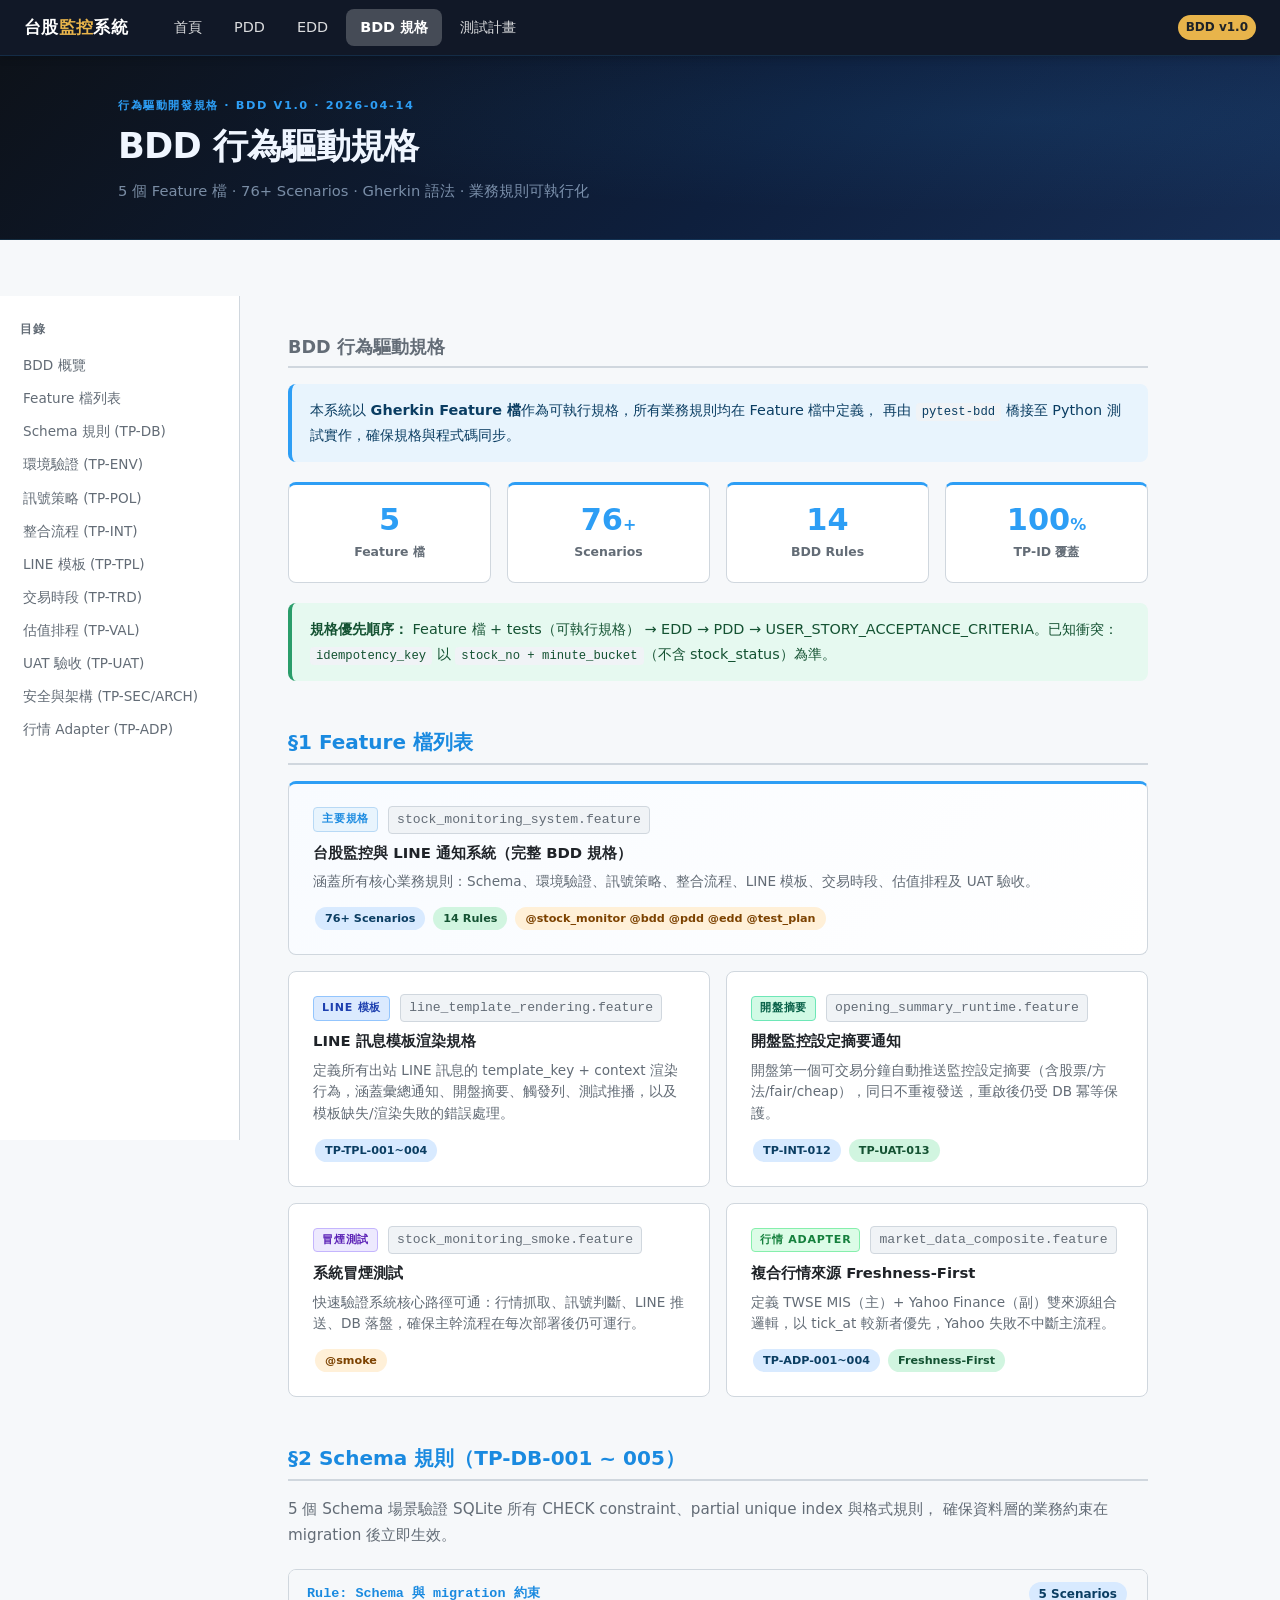
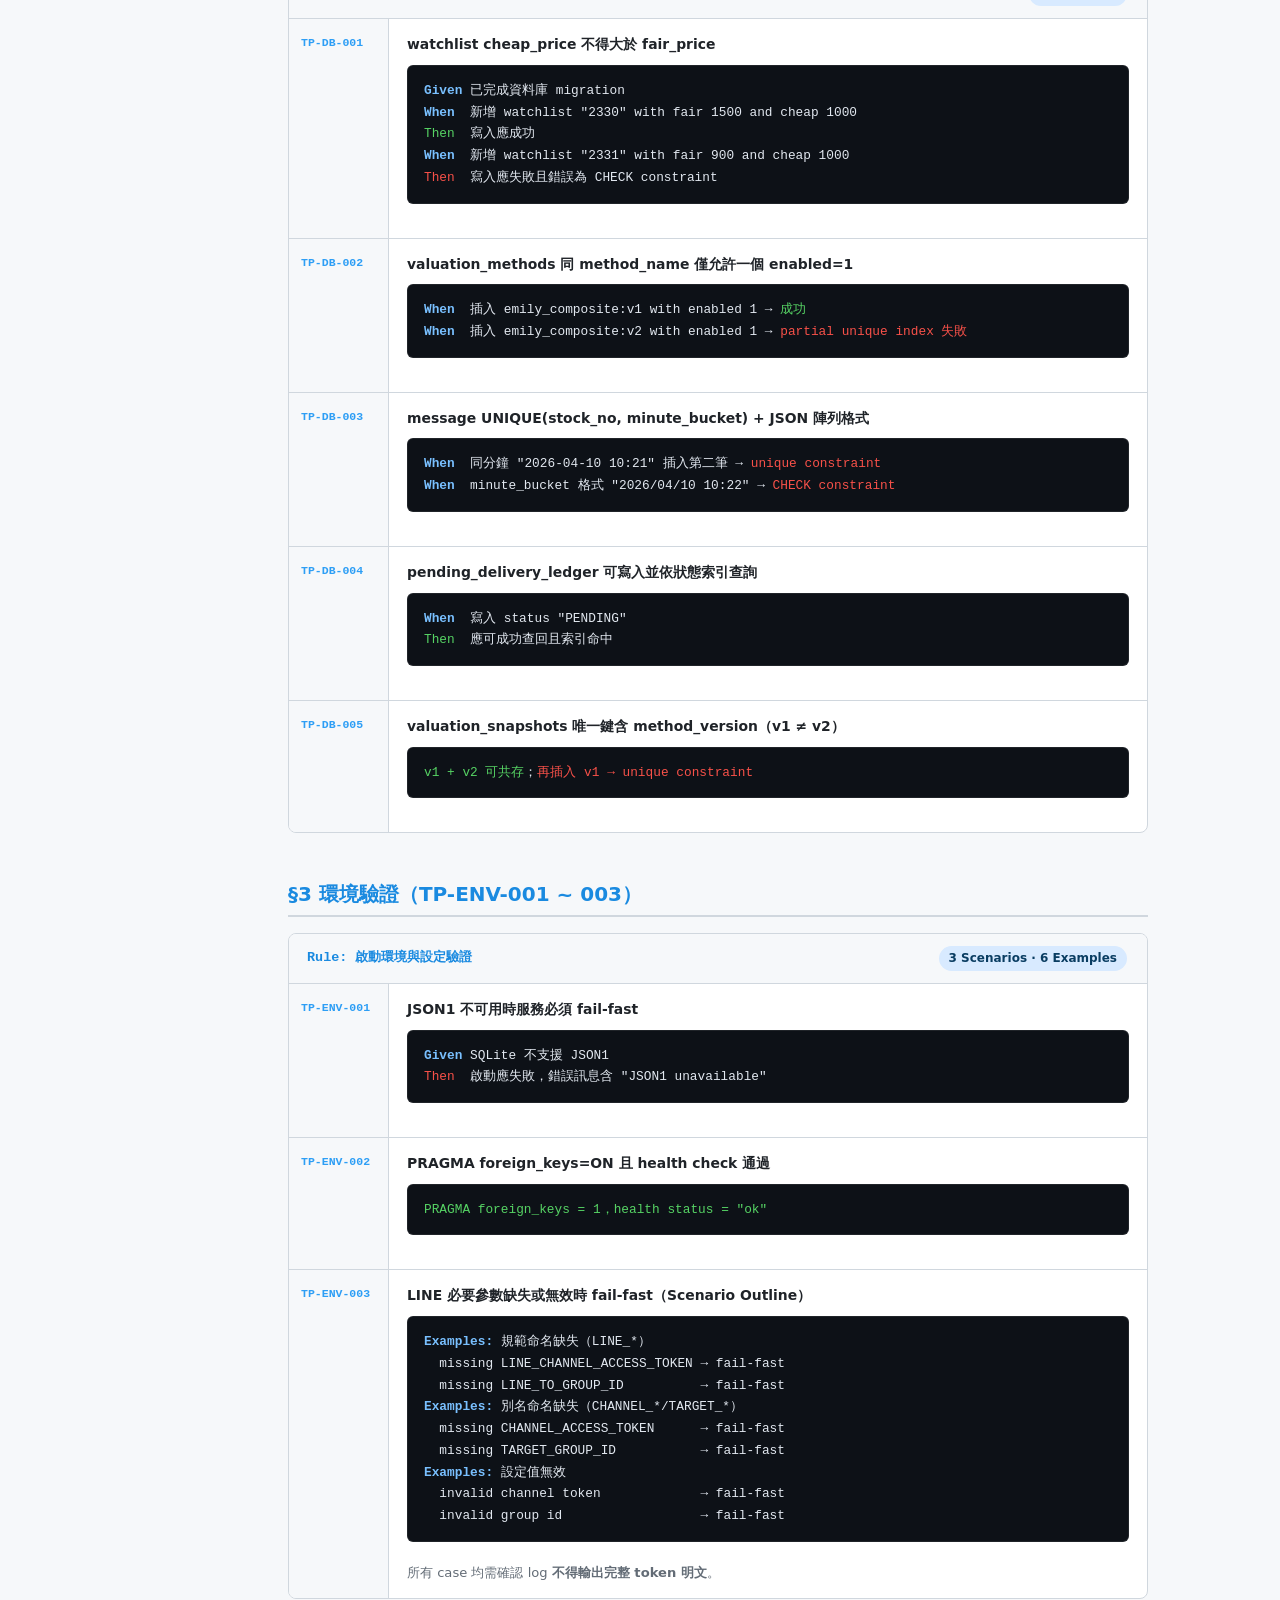
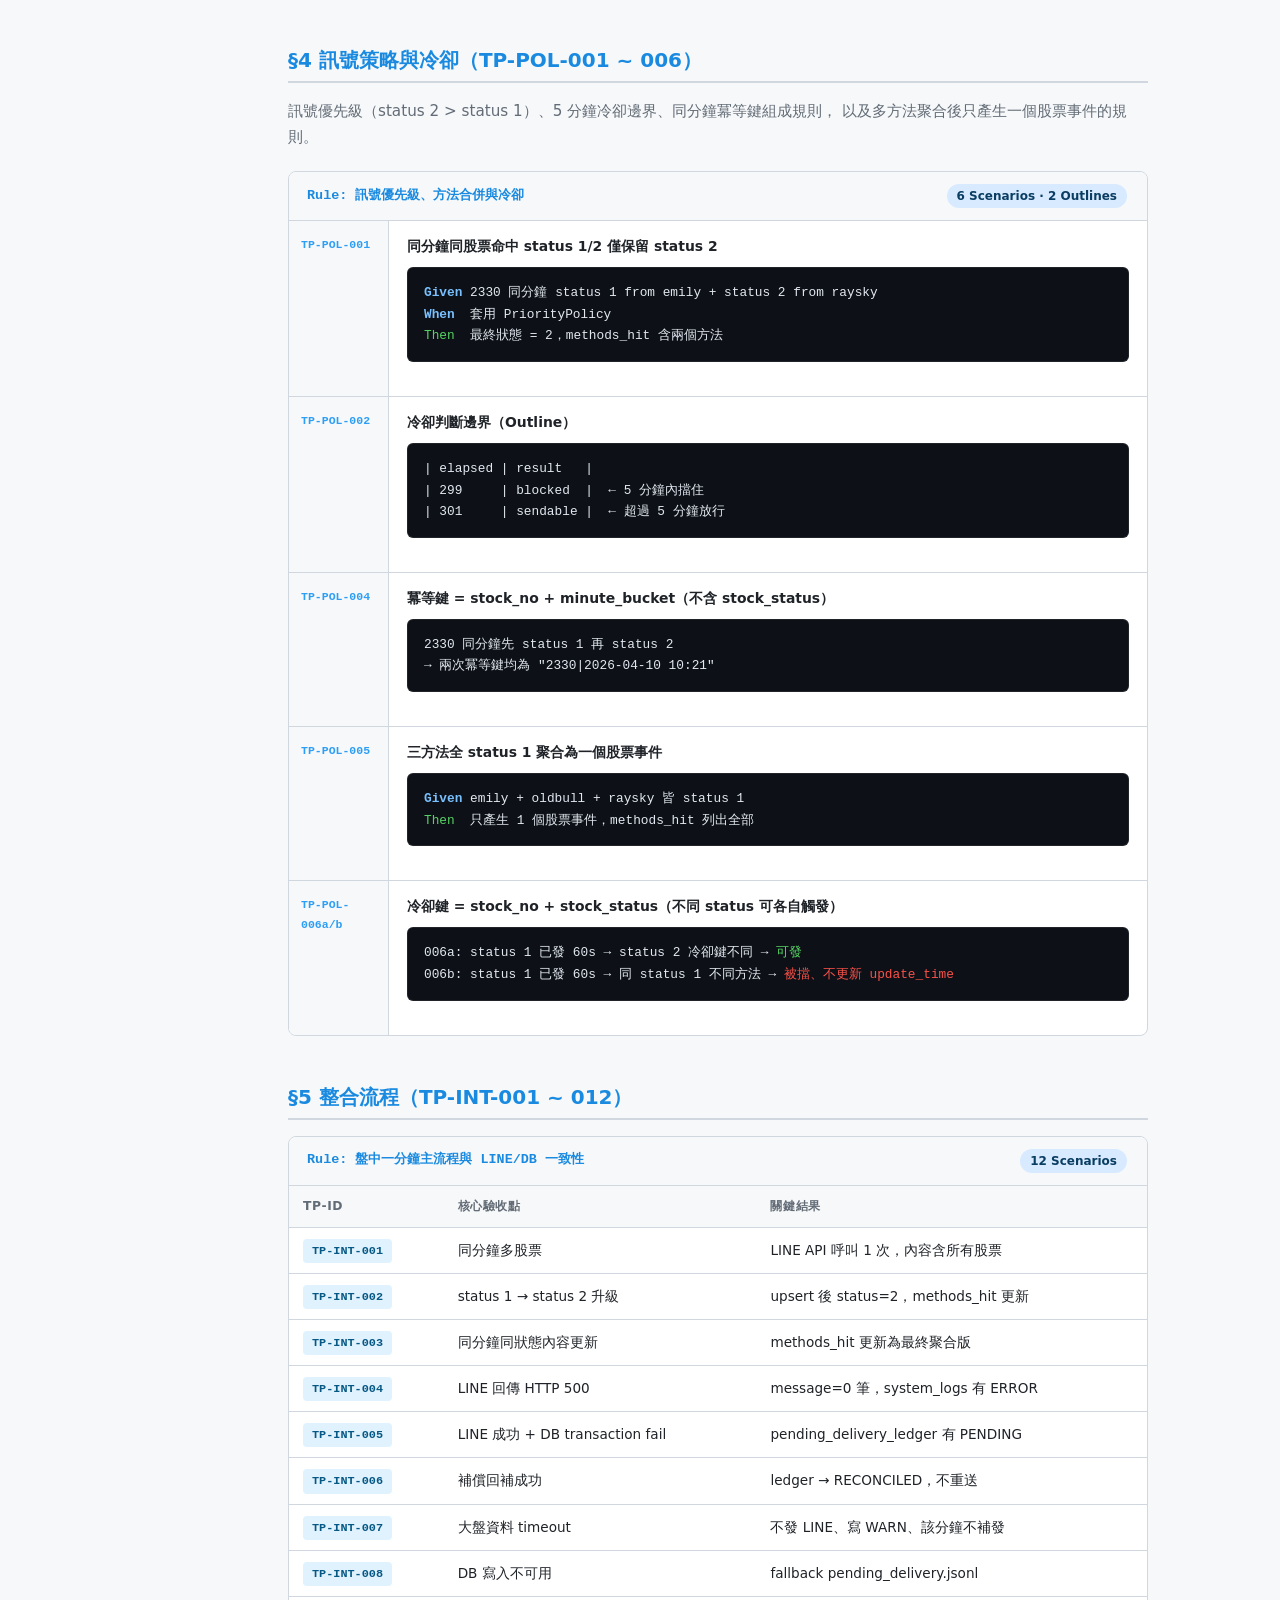
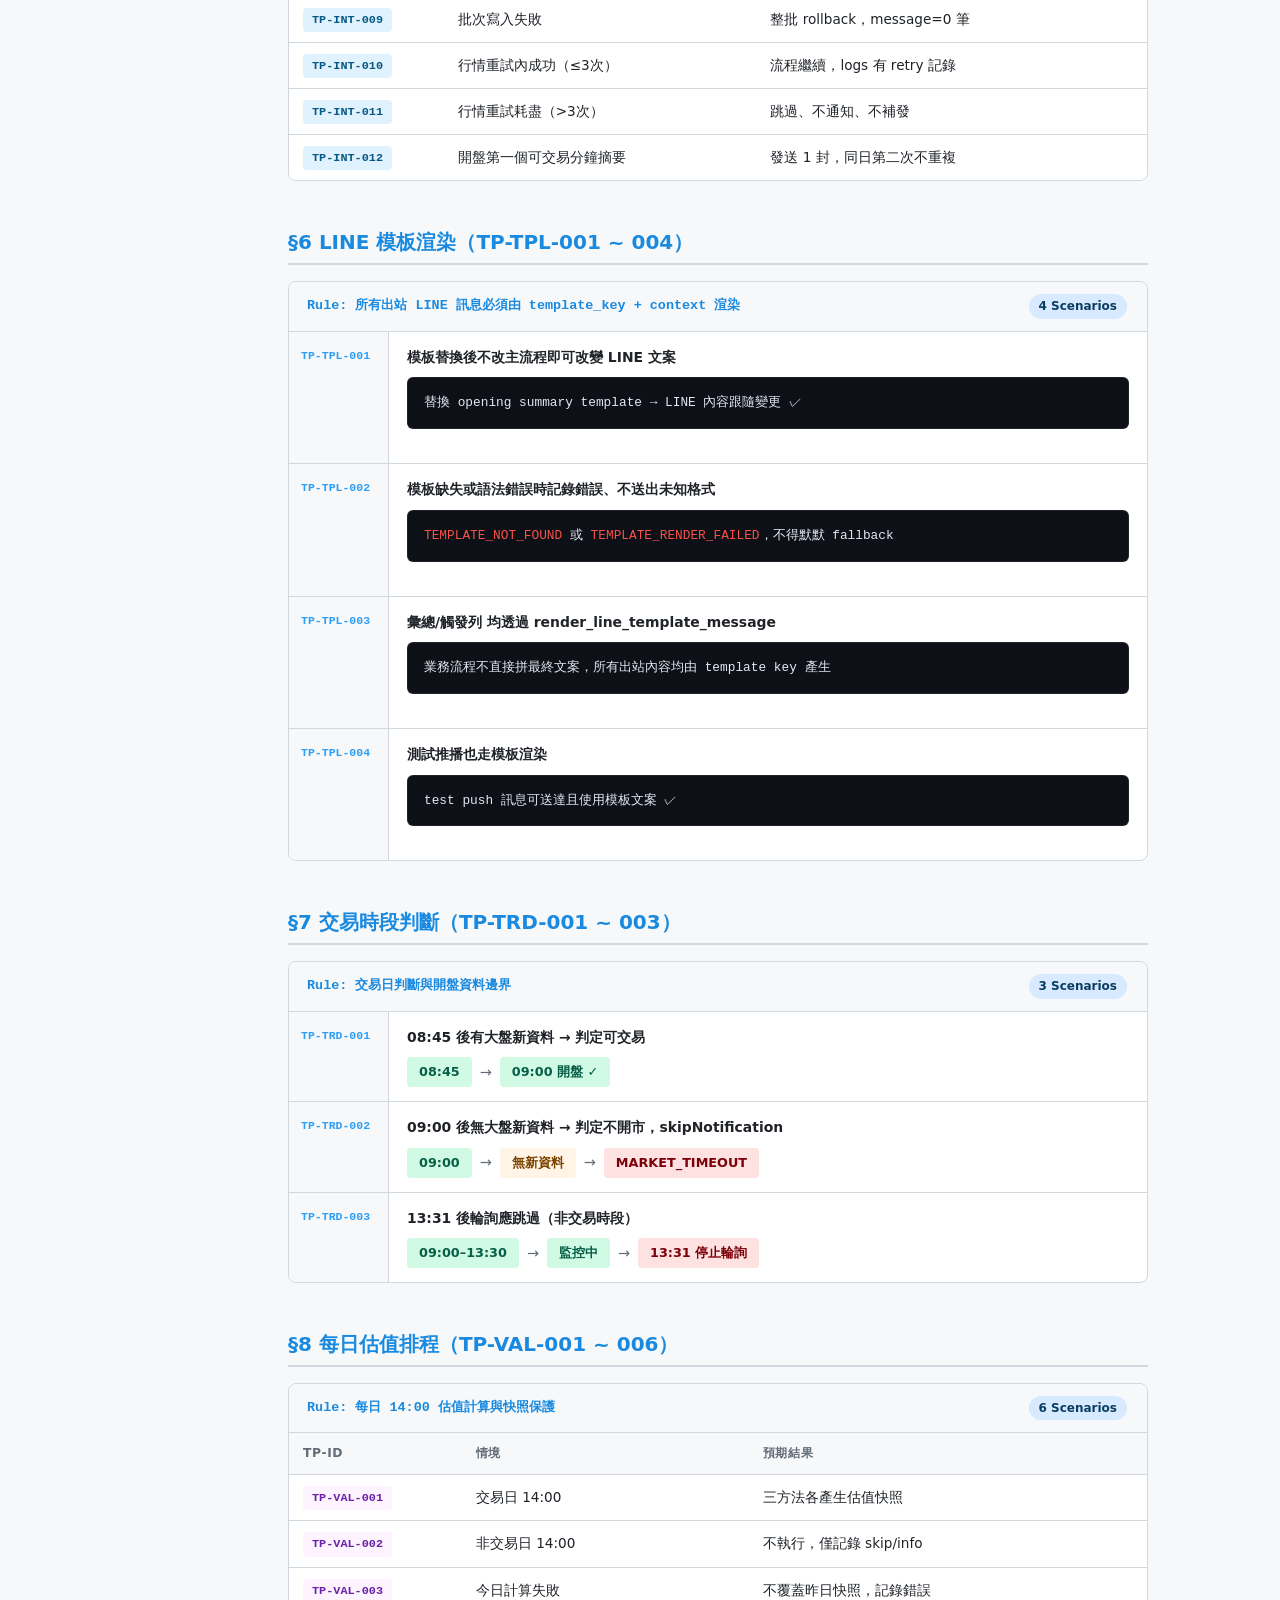
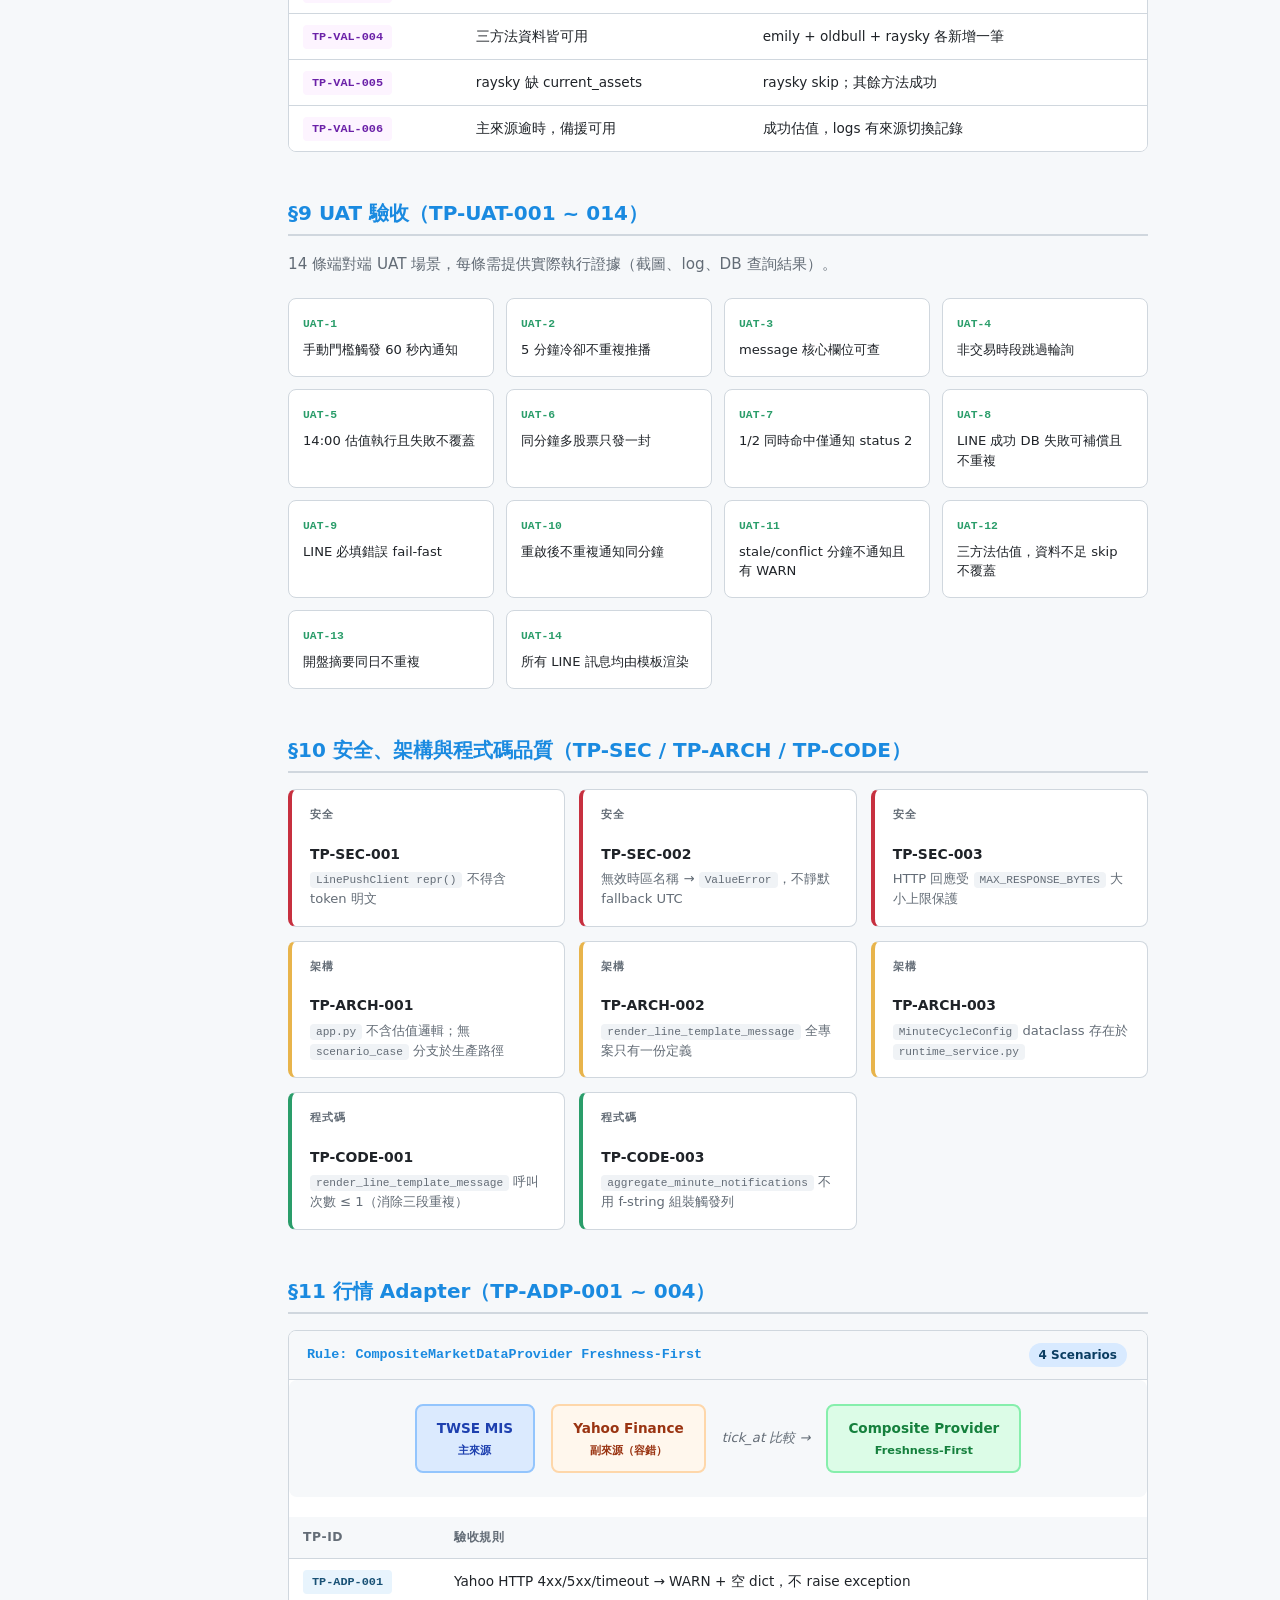
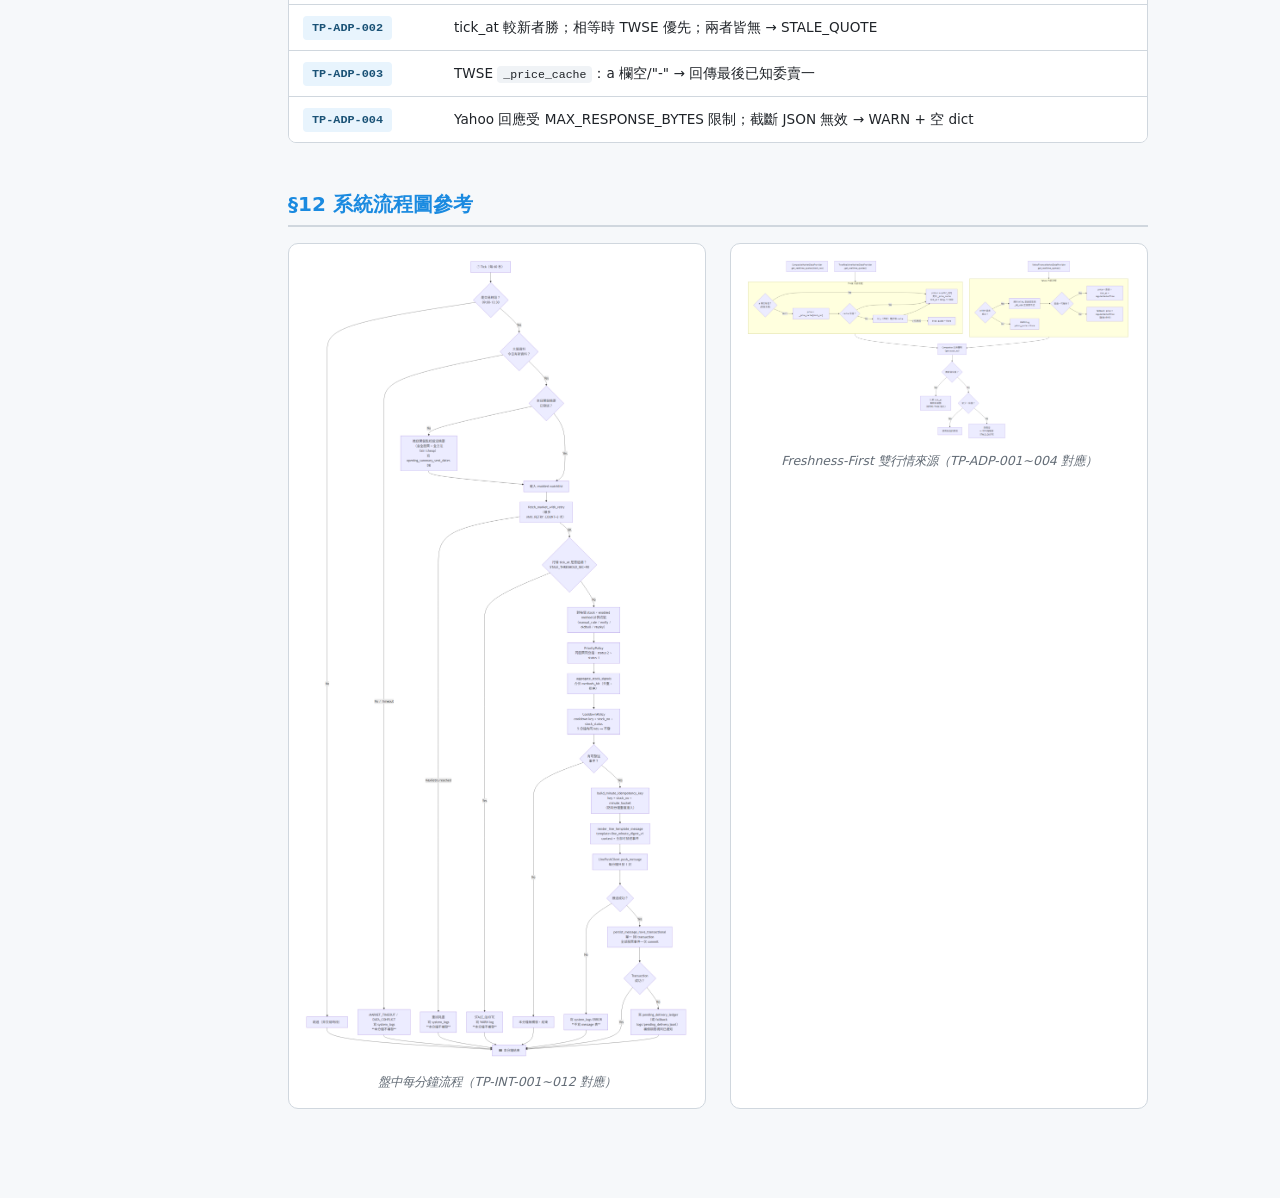
==== docs/bdd.html @ 19e1fc8c "feat: add BDD spec and Test Plan pages with full content and nav update" ====
<!DOCTYPE html>
<html lang="zh-TW">
<head>
  <meta charset="UTF-8">
  <meta name="viewport" content="width=device-width, initial-scale=1.0">
  <title>BDD 規格 — 台股監控系統行為驅動規格</title>
  <link rel="stylesheet" href="site.css">
</head>
<body>

<!-- Top Nav -->
<header class="top-nav">
  <div class="brand">台股<span>監控</span>系統</div>
  <nav>
    <a href="index.html">首頁</a>
    <a href="pdd.html">PDD</a>
    <a href="edd.html">EDD</a>
    <a href="bdd.html" class="active">BDD 規格</a>
    <a href="testplan.html">測試計畫</a>
  </nav>
  <div class="spacer"></div>
  <span class="badge">BDD v1.0</span>
</header>

<!-- Page Banner -->
<div class="doc-page-banner">
  <div class="doc-pb-container">
    <div class="doc-pb-eyebrow">行為驅動開發規格 · BDD v1.0 · 2026-04-14</div>
    <p class="doc-pb-title">BDD 行為驅動規格</p>
    <p class="doc-pb-sub">5 個 Feature 檔 · 76+ Scenarios · Gherkin 語法 · 業務規則可執行化</p>
  </div>
</div>

<!-- Page -->
<div class="page-wrapper">

  <!-- Sidebar TOC -->
  <aside class="sidebar">
    <div class="sidebar-title">目錄</div>
    <ul>
      <li><a href="#overview">BDD 概覽</a></li>
      <li><a href="#features">Feature 檔列表</a></li>
      <li><a href="#schema">Schema 規則 (TP-DB)</a></li>
      <li><a href="#env">環境驗證 (TP-ENV)</a></li>
      <li><a href="#policy">訊號策略 (TP-POL)</a></li>
      <li><a href="#integration">整合流程 (TP-INT)</a></li>
      <li><a href="#template">LINE 模板 (TP-TPL)</a></li>
      <li><a href="#trading">交易時段 (TP-TRD)</a></li>
      <li><a href="#valuation">估值排程 (TP-VAL)</a></li>
      <li><a href="#uat">UAT 驗收 (TP-UAT)</a></li>
      <li><a href="#security">安全與架構 (TP-SEC/ARCH)</a></li>
      <li><a href="#adapters">行情 Adapter (TP-ADP)</a></li>
    </ul>
  </aside>

  <!-- Main -->
  <main class="main-content">
    <div class="content-inner">

      <h1 id="overview" class="doc-content-h1">BDD 行為驅動規格</h1>

      <!-- ── Overview ── -->
      <div class="banner info">
        本系統以 <strong>Gherkin Feature 檔</strong>作為可執行規格，所有業務規則均在 Feature 檔中定義，
        再由 <code>pytest-bdd</code> 橋接至 Python 測試實作，確保規格與程式碼同步。
      </div>

      <!-- BDD stat cards -->
      <div class="bdd-stats">
        <div class="bdd-stat-card">
          <div class="bdd-stat-num">5</div>
          <div class="bdd-stat-label">Feature 檔</div>
        </div>
        <div class="bdd-stat-card">
          <div class="bdd-stat-num">76<span style="font-size:1rem">+</span></div>
          <div class="bdd-stat-label">Scenarios</div>
        </div>
        <div class="bdd-stat-card">
          <div class="bdd-stat-num">14</div>
          <div class="bdd-stat-label">BDD Rules</div>
        </div>
        <div class="bdd-stat-card">
          <div class="bdd-stat-num">100<span style="font-size:1rem">%</span></div>
          <div class="bdd-stat-label">TP-ID 覆蓋</div>
        </div>
      </div>

      <div class="banner success" style="margin-top:8px">
        <strong>規格優先順序：</strong> Feature 檔 + tests（可執行規格）
        → EDD → PDD → USER_STORY_ACCEPTANCE_CRITERIA。已知衝突：
        <code>idempotency_key</code> 以 <code>stock_no + minute_bucket</code>（不含 stock_status）為準。
      </div>

      <!-- ── Feature 檔 ── -->
      <h2 id="features">§1 Feature 檔列表</h2>
      <div class="bdd-feature-grid">
        <div class="bdd-feature-card bdd-fc--main">
          <div class="bdd-fc-header">
            <span class="bdd-fc-badge">主要規格</span>
            <code class="bdd-fc-filename">stock_monitoring_system.feature</code>
          </div>
          <h4>台股監控與 LINE 通知系統（完整 BDD 規格）</h4>
          <p>涵蓋所有核心業務規則：Schema、環境驗證、訊號策略、整合流程、LINE 模板、交易時段、估值排程及 UAT 驗收。</p>
          <div class="bdd-fc-meta">
            <span class="tag blue">76+ Scenarios</span>
            <span class="tag green">14 Rules</span>
            <span class="tag orange">@stock_monitor @bdd @pdd @edd @test_plan</span>
          </div>
        </div>
        <div class="bdd-feature-card">
          <div class="bdd-fc-header">
            <span class="bdd-fc-badge bdd-fc-badge--blue">LINE 模板</span>
            <code class="bdd-fc-filename">line_template_rendering.feature</code>
          </div>
          <h4>LINE 訊息模板渲染規格</h4>
          <p>定義所有出站 LINE 訊息的 template_key + context 渲染行為，涵蓋彙總通知、開盤摘要、觸發列、測試推播，以及模板缺失/渲染失敗的錯誤處理。</p>
          <div class="bdd-fc-meta">
            <span class="tag blue">TP-TPL-001~004</span>
          </div>
        </div>
        <div class="bdd-feature-card">
          <div class="bdd-fc-header">
            <span class="bdd-fc-badge bdd-fc-badge--teal">開盤摘要</span>
            <code class="bdd-fc-filename">opening_summary_runtime.feature</code>
          </div>
          <h4>開盤監控設定摘要通知</h4>
          <p>開盤第一個可交易分鐘自動推送監控設定摘要（含股票/方法/fair/cheap），同日不重複發送，重啟後仍受 DB 冪等保護。</p>
          <div class="bdd-fc-meta">
            <span class="tag blue">TP-INT-012</span>
            <span class="tag green">TP-UAT-013</span>
          </div>
        </div>
        <div class="bdd-feature-card">
          <div class="bdd-fc-header">
            <span class="bdd-fc-badge bdd-fc-badge--purple">冒煙測試</span>
            <code class="bdd-fc-filename">stock_monitoring_smoke.feature</code>
          </div>
          <h4>系統冒煙測試</h4>
          <p>快速驗證系統核心路徑可通：行情抓取、訊號判斷、LINE 推送、DB 落盤，確保主幹流程在每次部署後仍可運行。</p>
          <div class="bdd-fc-meta">
            <span class="tag orange">@smoke</span>
          </div>
        </div>
        <div class="bdd-feature-card">
          <div class="bdd-fc-header">
            <span class="bdd-fc-badge bdd-fc-badge--green">行情 Adapter</span>
            <code class="bdd-fc-filename">market_data_composite.feature</code>
          </div>
          <h4>複合行情來源 Freshness-First</h4>
          <p>定義 TWSE MIS（主）+ Yahoo Finance（副）雙來源組合邏輯，以 tick_at 較新者優先，Yahoo 失敗不中斷主流程。</p>
          <div class="bdd-fc-meta">
            <span class="tag blue">TP-ADP-001~004</span>
            <span class="tag green">Freshness-First</span>
          </div>
        </div>
      </div>

      <!-- ── Gherkin 範例 ── -->
      <h2 id="schema">§2 Schema 規則（TP-DB-001 ~ 005）</h2>
      <p class="section-intro">
        5 個 Schema 場景驗證 SQLite 所有 CHECK constraint、partial unique index 與格式規則，
        確保資料層的業務約束在 migration 後立即生效。
      </p>

      <div class="bdd-scenario-group">
        <div class="bdd-sg-header">
          <span class="bdd-sg-rule">Rule: Schema 與 migration 約束</span>
          <span class="tag blue">5 Scenarios</span>
        </div>
        <div class="bdd-scenario-list">
          <div class="bdd-scenario">
            <div class="bdd-sc-id">TP-DB-001</div>
            <div class="bdd-sc-body">
              <div class="bdd-sc-title">watchlist cheap_price 不得大於 fair_price</div>
              <pre class="bdd-gherkin"><code><span class="gk-kw">Given</span> 已完成資料庫 migration
<span class="gk-kw">When</span>  新增 watchlist "2330" with fair 1500 and cheap 1000
<span class="gk-pass">Then</span>  寫入應成功
<span class="gk-kw">When</span>  新增 watchlist "2331" with fair 900 and cheap 1000
<span class="gk-fail">Then</span>  寫入應失敗且錯誤為 CHECK constraint</code></pre>
            </div>
          </div>
          <div class="bdd-scenario">
            <div class="bdd-sc-id">TP-DB-002</div>
            <div class="bdd-sc-body">
              <div class="bdd-sc-title">valuation_methods 同 method_name 僅允許一個 enabled=1</div>
              <pre class="bdd-gherkin"><code><span class="gk-kw">When</span>  插入 emily_composite:v1 with enabled 1 → <span class="gk-pass">成功</span>
<span class="gk-kw">When</span>  插入 emily_composite:v2 with enabled 1 → <span class="gk-fail">partial unique index 失敗</span></code></pre>
            </div>
          </div>
          <div class="bdd-scenario">
            <div class="bdd-sc-id">TP-DB-003</div>
            <div class="bdd-sc-body">
              <div class="bdd-sc-title">message UNIQUE(stock_no, minute_bucket) + JSON 陣列格式</div>
              <pre class="bdd-gherkin"><code><span class="gk-kw">When</span>  同分鐘 "2026-04-10 10:21" 插入第二筆 → <span class="gk-fail">unique constraint</span>
<span class="gk-kw">When</span>  minute_bucket 格式 "2026/04/10 10:22" → <span class="gk-fail">CHECK constraint</span></code></pre>
            </div>
          </div>
          <div class="bdd-scenario">
            <div class="bdd-sc-id">TP-DB-004</div>
            <div class="bdd-sc-body">
              <div class="bdd-sc-title">pending_delivery_ledger 可寫入並依狀態索引查詢</div>
              <pre class="bdd-gherkin"><code><span class="gk-kw">When</span>  寫入 status "PENDING"
<span class="gk-pass">Then</span>  應可成功查回且索引命中</code></pre>
            </div>
          </div>
          <div class="bdd-scenario">
            <div class="bdd-sc-id">TP-DB-005</div>
            <div class="bdd-sc-body">
              <div class="bdd-sc-title">valuation_snapshots 唯一鍵含 method_version（v1 ≠ v2）</div>
              <pre class="bdd-gherkin"><code><span class="gk-pass">v1 + v2 可共存</span>；<span class="gk-fail">再插入 v1 → unique constraint</span></code></pre>
            </div>
          </div>
        </div>
      </div>

      <!-- ── ENV ── -->
      <h2 id="env">§3 環境驗證（TP-ENV-001 ~ 003）</h2>
      <div class="bdd-scenario-group">
        <div class="bdd-sg-header">
          <span class="bdd-sg-rule">Rule: 啟動環境與設定驗證</span>
          <span class="tag blue">3 Scenarios · 6 Examples</span>
        </div>
        <div class="bdd-scenario-list">
          <div class="bdd-scenario">
            <div class="bdd-sc-id">TP-ENV-001</div>
            <div class="bdd-sc-body">
              <div class="bdd-sc-title">JSON1 不可用時服務必須 fail-fast</div>
              <pre class="bdd-gherkin"><code><span class="gk-kw">Given</span> SQLite 不支援 JSON1
<span class="gk-fail">Then</span>  啟動應失敗，錯誤訊息含 "JSON1 unavailable"</code></pre>
            </div>
          </div>
          <div class="bdd-scenario">
            <div class="bdd-sc-id">TP-ENV-002</div>
            <div class="bdd-sc-body">
              <div class="bdd-sc-title">PRAGMA foreign_keys=ON 且 health check 通過</div>
              <pre class="bdd-gherkin"><code><span class="gk-pass">PRAGMA foreign_keys = 1，health status = "ok"</span></code></pre>
            </div>
          </div>
          <div class="bdd-scenario">
            <div class="bdd-sc-id">TP-ENV-003</div>
            <div class="bdd-sc-body">
              <div class="bdd-sc-title">LINE 必要參數缺失或無效時 fail-fast（Scenario Outline）</div>
              <pre class="bdd-gherkin"><code><span class="gk-kw">Examples:</span> 規範命名缺失（LINE_*）
  missing LINE_CHANNEL_ACCESS_TOKEN → fail-fast
  missing LINE_TO_GROUP_ID          → fail-fast
<span class="gk-kw">Examples:</span> 別名命名缺失（CHANNEL_*/TARGET_*）
  missing CHANNEL_ACCESS_TOKEN      → fail-fast
  missing TARGET_GROUP_ID           → fail-fast
<span class="gk-kw">Examples:</span> 設定值無效
  invalid channel token             → fail-fast
  invalid group id                  → fail-fast</code></pre>
              <p style="font-size:.82rem;color:var(--clr-muted);margin-top:8px">所有 case 均需確認 log <strong>不得輸出完整 token 明文</strong>。</p>
            </div>
          </div>
        </div>
      </div>

      <!-- ── POL ── -->
      <h2 id="policy">§4 訊號策略與冷卻（TP-POL-001 ~ 006）</h2>
      <p class="section-intro">
        訊號優先級（status 2 > status 1）、5 分鐘冷卻邊界、同分鐘冪等鍵組成規則，
        以及多方法聚合後只產生一個股票事件的規則。
      </p>
      <div class="bdd-scenario-group">
        <div class="bdd-sg-header">
          <span class="bdd-sg-rule">Rule: 訊號優先級、方法合併與冷卻</span>
          <span class="tag blue">6 Scenarios · 2 Outlines</span>
        </div>
        <div class="bdd-scenario-list">
          <div class="bdd-scenario">
            <div class="bdd-sc-id">TP-POL-001</div>
            <div class="bdd-sc-body">
              <div class="bdd-sc-title">同分鐘同股票命中 status 1/2 僅保留 status 2</div>
              <pre class="bdd-gherkin"><code><span class="gk-kw">Given</span> 2330 同分鐘 status 1 from emily + status 2 from raysky
<span class="gk-kw">When</span>  套用 PriorityPolicy
<span class="gk-pass">Then</span>  最終狀態 = 2，methods_hit 含兩個方法</code></pre>
            </div>
          </div>
          <div class="bdd-scenario">
            <div class="bdd-sc-id">TP-POL-002</div>
            <div class="bdd-sc-body">
              <div class="bdd-sc-title">冷卻判斷邊界（Outline）</div>
              <pre class="bdd-gherkin"><code>| elapsed | result   |
| 299     | blocked  |  ← 5 分鐘內擋住
| 301     | sendable |  ← 超過 5 分鐘放行</code></pre>
            </div>
          </div>
          <div class="bdd-scenario">
            <div class="bdd-sc-id">TP-POL-004</div>
            <div class="bdd-sc-body">
              <div class="bdd-sc-title">冪等鍵 = stock_no + minute_bucket（不含 stock_status）</div>
              <pre class="bdd-gherkin"><code>2330 同分鐘先 status 1 再 status 2
→ 兩次冪等鍵均為 "2330|2026-04-10 10:21"</code></pre>
            </div>
          </div>
          <div class="bdd-scenario">
            <div class="bdd-sc-id">TP-POL-005</div>
            <div class="bdd-sc-body">
              <div class="bdd-sc-title">三方法全 status 1 聚合為一個股票事件</div>
              <pre class="bdd-gherkin"><code><span class="gk-kw">Given</span> emily + oldbull + raysky 皆 status 1
<span class="gk-pass">Then</span>  只產生 1 個股票事件，methods_hit 列出全部</code></pre>
            </div>
          </div>
          <div class="bdd-scenario">
            <div class="bdd-sc-id">TP-POL-006a/b</div>
            <div class="bdd-sc-body">
              <div class="bdd-sc-title">冷卻鍵 = stock_no + stock_status（不同 status 可各自觸發）</div>
              <pre class="bdd-gherkin"><code>006a: status 1 已發 60s → status 2 冷卻鍵不同 → <span class="gk-pass">可發</span>
006b: status 1 已發 60s → 同 status 1 不同方法 → <span class="gk-fail">被擋、不更新 update_time</span></code></pre>
            </div>
          </div>
        </div>
      </div>

      <!-- ── INT ── -->
      <h2 id="integration">§5 整合流程（TP-INT-001 ~ 012）</h2>
      <div class="bdd-scenario-group">
        <div class="bdd-sg-header">
          <span class="bdd-sg-rule">Rule: 盤中一分鐘主流程與 LINE/DB 一致性</span>
          <span class="tag blue">12 Scenarios</span>
        </div>
        <div class="bdd-int-table-wrap">
          <table class="bdd-int-table">
            <thead>
              <tr><th>TP-ID</th><th>核心驗收點</th><th>關鍵結果</th></tr>
            </thead>
            <tbody>
              <tr>
                <td><span class="tp-badge tp-int">TP-INT-001</span></td>
                <td>同分鐘多股票</td>
                <td>LINE API 呼叫 1 次，內容含所有股票</td>
              </tr>
              <tr>
                <td><span class="tp-badge tp-int">TP-INT-002</span></td>
                <td>status 1 → status 2 升級</td>
                <td>upsert 後 status=2，methods_hit 更新</td>
              </tr>
              <tr>
                <td><span class="tp-badge tp-int">TP-INT-003</span></td>
                <td>同分鐘同狀態內容更新</td>
                <td>methods_hit 更新為最終聚合版</td>
              </tr>
              <tr>
                <td><span class="tp-badge tp-int">TP-INT-004</span></td>
                <td>LINE 回傳 HTTP 500</td>
                <td>message=0 筆，system_logs 有 ERROR</td>
              </tr>
              <tr>
                <td><span class="tp-badge tp-int">TP-INT-005</span></td>
                <td>LINE 成功 + DB transaction fail</td>
                <td>pending_delivery_ledger 有 PENDING</td>
              </tr>
              <tr>
                <td><span class="tp-badge tp-int">TP-INT-006</span></td>
                <td>補償回補成功</td>
                <td>ledger → RECONCILED，不重送</td>
              </tr>
              <tr>
                <td><span class="tp-badge tp-int">TP-INT-007</span></td>
                <td>大盤資料 timeout</td>
                <td>不發 LINE、寫 WARN、該分鐘不補發</td>
              </tr>
              <tr>
                <td><span class="tp-badge tp-int">TP-INT-008</span></td>
                <td>DB 寫入不可用</td>
                <td>fallback pending_delivery.jsonl</td>
              </tr>
              <tr>
                <td><span class="tp-badge tp-int">TP-INT-009</span></td>
                <td>批次寫入失敗</td>
                <td>整批 rollback，message=0 筆</td>
              </tr>
              <tr>
                <td><span class="tp-badge tp-int">TP-INT-010</span></td>
                <td>行情重試內成功（≤3次）</td>
                <td>流程繼續，logs 有 retry 記錄</td>
              </tr>
              <tr>
                <td><span class="tp-badge tp-int">TP-INT-011</span></td>
                <td>行情重試耗盡（>3次）</td>
                <td>跳過、不通知、不補發</td>
              </tr>
              <tr>
                <td><span class="tp-badge tp-int">TP-INT-012</span></td>
                <td>開盤第一個可交易分鐘摘要</td>
                <td>發送 1 封，同日第二次不重複</td>
              </tr>
            </tbody>
          </table>
        </div>
      </div>

      <!-- ── TPL ── -->
      <h2 id="template">§6 LINE 模板渲染（TP-TPL-001 ~ 004）</h2>
      <div class="bdd-scenario-group">
        <div class="bdd-sg-header">
          <span class="bdd-sg-rule">Rule: 所有出站 LINE 訊息必須由 template_key + context 渲染</span>
          <span class="tag blue">4 Scenarios</span>
        </div>
        <div class="bdd-scenario-list">
          <div class="bdd-scenario">
            <div class="bdd-sc-id">TP-TPL-001</div>
            <div class="bdd-sc-body">
              <div class="bdd-sc-title">模板替換後不改主流程即可改變 LINE 文案</div>
              <pre class="bdd-gherkin"><code>替換 opening summary template → LINE 內容跟隨變更 ✓</code></pre>
            </div>
          </div>
          <div class="bdd-scenario">
            <div class="bdd-sc-id">TP-TPL-002</div>
            <div class="bdd-sc-body">
              <div class="bdd-sc-title">模板缺失或語法錯誤時記錄錯誤、不送出未知格式</div>
              <pre class="bdd-gherkin"><code><span class="gk-fail">TEMPLATE_NOT_FOUND</span> 或 <span class="gk-fail">TEMPLATE_RENDER_FAILED</span>，不得默默 fallback</code></pre>
            </div>
          </div>
          <div class="bdd-scenario">
            <div class="bdd-sc-id">TP-TPL-003</div>
            <div class="bdd-sc-body">
              <div class="bdd-sc-title">彙總/觸發列 均透過 render_line_template_message</div>
              <pre class="bdd-gherkin"><code>業務流程不直接拼最終文案，所有出站內容均由 template key 產生</code></pre>
            </div>
          </div>
          <div class="bdd-scenario">
            <div class="bdd-sc-id">TP-TPL-004</div>
            <div class="bdd-sc-body">
              <div class="bdd-sc-title">測試推播也走模板渲染</div>
              <pre class="bdd-gherkin"><code>test push 訊息可送達且使用模板文案 ✓</code></pre>
            </div>
          </div>
        </div>
      </div>

      <!-- ── TRD ── -->
      <h2 id="trading">§7 交易時段判斷（TP-TRD-001 ~ 003）</h2>
      <div class="bdd-scenario-group">
        <div class="bdd-sg-header">
          <span class="bdd-sg-rule">Rule: 交易日判斷與開盤資料邊界</span>
          <span class="tag blue">3 Scenarios</span>
        </div>
        <div class="bdd-scenario-list">
          <div class="bdd-scenario">
            <div class="bdd-sc-id">TP-TRD-001</div>
            <div class="bdd-sc-body">
              <div class="bdd-sc-title">08:45 後有大盤新資料 → 判定可交易</div>
              <div class="bdd-sc-timeline">
                <span class="tl-item tl-ok">08:45</span>
                <span class="tl-arrow">→</span>
                <span class="tl-item tl-ok">09:00 開盤 ✓</span>
              </div>
            </div>
          </div>
          <div class="bdd-scenario">
            <div class="bdd-sc-id">TP-TRD-002</div>
            <div class="bdd-sc-body">
              <div class="bdd-sc-title">09:00 後無大盤新資料 → 判定不開市，skipNotification</div>
              <div class="bdd-sc-timeline">
                <span class="tl-item tl-ok">09:00</span>
                <span class="tl-arrow">→</span>
                <span class="tl-item tl-warn">無新資料</span>
                <span class="tl-arrow">→</span>
                <span class="tl-item tl-fail">MARKET_TIMEOUT</span>
              </div>
            </div>
          </div>
          <div class="bdd-scenario">
            <div class="bdd-sc-id">TP-TRD-003</div>
            <div class="bdd-sc-body">
              <div class="bdd-sc-title">13:31 後輪詢應跳過（非交易時段）</div>
              <div class="bdd-sc-timeline">
                <span class="tl-item tl-ok">09:00–13:30</span>
                <span class="tl-arrow">→</span>
                <span class="tl-item tl-ok">監控中</span>
                <span class="tl-arrow">→</span>
                <span class="tl-item tl-fail">13:31 停止輪詢</span>
              </div>
            </div>
          </div>
        </div>
      </div>

      <!-- ── VAL ── -->
      <h2 id="valuation">§8 每日估值排程（TP-VAL-001 ~ 006）</h2>
      <div class="bdd-scenario-group">
        <div class="bdd-sg-header">
          <span class="bdd-sg-rule">Rule: 每日 14:00 估值計算與快照保護</span>
          <span class="tag blue">6 Scenarios</span>
        </div>
        <div class="bdd-int-table-wrap">
          <table class="bdd-int-table">
            <thead>
              <tr><th>TP-ID</th><th>情境</th><th>預期結果</th></tr>
            </thead>
            <tbody>
              <tr><td><span class="tp-badge tp-val">TP-VAL-001</span></td><td>交易日 14:00</td><td>三方法各產生估值快照</td></tr>
              <tr><td><span class="tp-badge tp-val">TP-VAL-002</span></td><td>非交易日 14:00</td><td>不執行，僅記錄 skip/info</td></tr>
              <tr><td><span class="tp-badge tp-val">TP-VAL-003</span></td><td>今日計算失敗</td><td>不覆蓋昨日快照，記錄錯誤</td></tr>
              <tr><td><span class="tp-badge tp-val">TP-VAL-004</span></td><td>三方法資料皆可用</td><td>emily + oldbull + raysky 各新增一筆</td></tr>
              <tr><td><span class="tp-badge tp-val">TP-VAL-005</span></td><td>raysky 缺 current_assets</td><td>raysky skip；其餘方法成功</td></tr>
              <tr><td><span class="tp-badge tp-val">TP-VAL-006</span></td><td>主來源逾時，備援可用</td><td>成功估值，logs 有來源切換記錄</td></tr>
            </tbody>
          </table>
        </div>
      </div>

      <!-- ── UAT ── -->
      <h2 id="uat">§9 UAT 驗收（TP-UAT-001 ~ 014）</h2>
      <p class="section-intro">14 條端對端 UAT 場景，每條需提供實際執行證據（截圖、log、DB 查詢結果）。</p>
      <div class="bdd-uat-grid">
        <div class="bdd-uat-card">
          <div class="bdd-uat-id">UAT-1</div>
          <div class="bdd-uat-text">手動門檻觸發 60 秒內通知</div>
        </div>
        <div class="bdd-uat-card">
          <div class="bdd-uat-id">UAT-2</div>
          <div class="bdd-uat-text">5 分鐘冷卻不重複推播</div>
        </div>
        <div class="bdd-uat-card">
          <div class="bdd-uat-id">UAT-3</div>
          <div class="bdd-uat-text">message 核心欄位可查</div>
        </div>
        <div class="bdd-uat-card">
          <div class="bdd-uat-id">UAT-4</div>
          <div class="bdd-uat-text">非交易時段跳過輪詢</div>
        </div>
        <div class="bdd-uat-card">
          <div class="bdd-uat-id">UAT-5</div>
          <div class="bdd-uat-text">14:00 估值執行且失敗不覆蓋</div>
        </div>
        <div class="bdd-uat-card">
          <div class="bdd-uat-id">UAT-6</div>
          <div class="bdd-uat-text">同分鐘多股票只發一封</div>
        </div>
        <div class="bdd-uat-card">
          <div class="bdd-uat-id">UAT-7</div>
          <div class="bdd-uat-text">1/2 同時命中僅通知 status 2</div>
        </div>
        <div class="bdd-uat-card">
          <div class="bdd-uat-id">UAT-8</div>
          <div class="bdd-uat-text">LINE 成功 DB 失敗可補償且不重複</div>
        </div>
        <div class="bdd-uat-card">
          <div class="bdd-uat-id">UAT-9</div>
          <div class="bdd-uat-text">LINE 必填錯誤 fail-fast</div>
        </div>
        <div class="bdd-uat-card">
          <div class="bdd-uat-id">UAT-10</div>
          <div class="bdd-uat-text">重啟後不重複通知同分鐘</div>
        </div>
        <div class="bdd-uat-card">
          <div class="bdd-uat-id">UAT-11</div>
          <div class="bdd-uat-text">stale/conflict 分鐘不通知且有 WARN</div>
        </div>
        <div class="bdd-uat-card">
          <div class="bdd-uat-id">UAT-12</div>
          <div class="bdd-uat-text">三方法估值，資料不足 skip 不覆蓋</div>
        </div>
        <div class="bdd-uat-card">
          <div class="bdd-uat-id">UAT-13</div>
          <div class="bdd-uat-text">開盤摘要同日不重複</div>
        </div>
        <div class="bdd-uat-card">
          <div class="bdd-uat-id">UAT-14</div>
          <div class="bdd-uat-text">所有 LINE 訊息均由模板渲染</div>
        </div>
      </div>

      <!-- ── SEC / ARCH ── -->
      <h2 id="security">§10 安全、架構與程式碼品質（TP-SEC / TP-ARCH / TP-CODE）</h2>
      <div class="bdd-cr-grid">
        <div class="bdd-cr-card bdd-cr--sec">
          <div class="bdd-cr-label">安全</div>
          <h4>TP-SEC-001</h4>
          <p><code>LinePushClient repr()</code> 不得含 token 明文</p>
        </div>
        <div class="bdd-cr-card bdd-cr--sec">
          <div class="bdd-cr-label">安全</div>
          <h4>TP-SEC-002</h4>
          <p>無效時區名稱 → <code>ValueError</code>，不靜默 fallback UTC</p>
        </div>
        <div class="bdd-cr-card bdd-cr--sec">
          <div class="bdd-cr-label">安全</div>
          <h4>TP-SEC-003</h4>
          <p>HTTP 回應受 <code>MAX_RESPONSE_BYTES</code> 大小上限保護</p>
        </div>
        <div class="bdd-cr-card bdd-cr--arch">
          <div class="bdd-cr-label">架構</div>
          <h4>TP-ARCH-001</h4>
          <p><code>app.py</code> 不含估值邏輯；無 <code>scenario_case</code> 分支於生產路徑</p>
        </div>
        <div class="bdd-cr-card bdd-cr--arch">
          <div class="bdd-cr-label">架構</div>
          <h4>TP-ARCH-002</h4>
          <p><code>render_line_template_message</code> 全專案只有一份定義</p>
        </div>
        <div class="bdd-cr-card bdd-cr--arch">
          <div class="bdd-cr-label">架構</div>
          <h4>TP-ARCH-003</h4>
          <p><code>MinuteCycleConfig</code> dataclass 存在於 <code>runtime_service.py</code></p>
        </div>
        <div class="bdd-cr-card bdd-cr--code">
          <div class="bdd-cr-label">程式碼</div>
          <h4>TP-CODE-001</h4>
          <p><code>render_line_template_message</code> 呼叫次數 ≤ 1（消除三段重複）</p>
        </div>
        <div class="bdd-cr-card bdd-cr--code">
          <div class="bdd-cr-label">程式碼</div>
          <h4>TP-CODE-003</h4>
          <p><code>aggregate_minute_notifications</code> 不用 f-string 組裝觸發列</p>
        </div>
      </div>

      <!-- ── ADP ── -->
      <h2 id="adapters">§11 行情 Adapter（TP-ADP-001 ~ 004）</h2>
      <div class="bdd-scenario-group">
        <div class="bdd-sg-header">
          <span class="bdd-sg-rule">Rule: CompositeMarketDataProvider Freshness-First</span>
          <span class="tag blue">4 Scenarios</span>
        </div>
        <div class="bdd-adapter-diagram">
          <div class="bdd-adp-node bdd-adp--main">TWSE MIS<br><small>主來源</small></div>
          <div class="bdd-adp-node bdd-adp--secondary">Yahoo Finance<br><small>副來源（容錯）</small></div>
          <div class="bdd-adp-arrow">tick_at 比較 →</div>
          <div class="bdd-adp-node bdd-adp--composite">Composite Provider<br><small>Freshness-First</small></div>
        </div>
        <div class="bdd-int-table-wrap" style="margin-top:20px">
          <table class="bdd-int-table">
            <thead>
              <tr><th>TP-ID</th><th>驗收規則</th></tr>
            </thead>
            <tbody>
              <tr><td><span class="tp-badge tp-adp">TP-ADP-001</span></td><td>Yahoo HTTP 4xx/5xx/timeout → WARN + 空 dict，不 raise exception</td></tr>
              <tr><td><span class="tp-badge tp-adp">TP-ADP-002</span></td><td>tick_at 較新者勝；相等時 TWSE 優先；兩者皆無 → STALE_QUOTE</td></tr>
              <tr><td><span class="tp-badge tp-adp">TP-ADP-003</span></td><td>TWSE <code>_price_cache</code>：a 欄空/"-" → 回傳最後已知委賣一</td></tr>
              <tr><td><span class="tp-badge tp-adp">TP-ADP-004</span></td><td>Yahoo 回應受 MAX_RESPONSE_BYTES 限制；截斷 JSON 無效 → WARN + 空 dict</td></tr>
            </tbody>
          </table>
        </div>
      </div>

      <!-- 流程圖 -->
      <h2>§12 系統流程圖參考</h2>
      <div class="lp-arch-grid">
        <div class="lp-arch-img-wrap">
          <img src="architecture/images/03-intraday-flow.png" alt="盤中每分鐘流程">
          <p class="lp-arch-caption">盤中每分鐘流程（TP-INT-001~012 對應）</p>
        </div>
        <div class="lp-arch-img-wrap">
          <img src="architecture/images/05-market-data-adapter.png" alt="雙行情 Adapter">
          <p class="lp-arch-caption">Freshness-First 雙行情來源（TP-ADP-001~004 對應）</p>
        </div>
      </div>

    </div>
  </main>
</div>

<script>
document.addEventListener('DOMContentLoaded', () => {
  const sidebar = document.querySelector('.sidebar');
  if (!sidebar) return;
  const links = Array.from(sidebar.querySelectorAll('a[href^="#"]'));
  const observer = new IntersectionObserver(entries => {
    entries.forEach(e => {
      if (e.isIntersecting) {
        links.forEach(l => l.classList.remove('active'));
        const match = links.find(l => l.getAttribute('href') === '#' + e.target.id);
        if (match) match.classList.add('active');
      }
    });
  }, { rootMargin: '-20% 0px -70% 0px' });
  document.querySelectorAll('[id]').forEach(el => observer.observe(el));
});
</script>
</body>
</html>
---- docs/site.css ----
/* ================================================================
   台股監控系統 - GitHub Pages Shared Stylesheet
   ================================================================ */

:root {
  --clr-primary:    #2d9ef5;
  --clr-primary-dk: #1a8ae0;
  --clr-accent:     #e8b44b;
  --clr-success:    #2a9d6a;
  --clr-warn:       #e07b39;
  --clr-danger:     #c7303f;
  --clr-bg:         #f6f8fa;
  --clr-surface:    #ffffff;
  --clr-border:     #d0d7de;
  --clr-text:       #1f2328;
  --clr-muted:      #636c76;
  --clr-code-bg:    #f0f3f6;
  --nav-h:          56px;
  --sidebar-w:      240px;
  --content-max:    860px;
  --radius:         8px;
  font-size: 16px;
}

/* ---- Reset ---- */
*, *::before, *::after { box-sizing: border-box; margin: 0; padding: 0; }
body {
  font-family: system-ui, "Segoe UI", "PingFang TC", "Microsoft JhengHei",
               "Noto Sans TC", sans-serif;
  background: var(--clr-bg);
  color: var(--clr-text);
  line-height: 1.7;
}
a { color: var(--clr-primary); text-decoration: none; }
a:hover { text-decoration: underline; }
img { max-width: 100%; height: auto; display: block; }

/* ---- Top Nav ---- */
.top-nav {
  position: fixed;
  top: 0; left: 0; right: 0;
  height: var(--nav-h);
  background: #111827;
  color: #fff;
  border-bottom: 1px solid rgba(45,158,245,.15);
  display: flex;
  align-items: center;
  padding: 0 24px;
  gap: 32px;
  z-index: 1000;
  box-shadow: 0 2px 8px rgba(0,0,0,.18);
}
.top-nav .brand {
  font-size: 1.05rem;
  font-weight: 700;
  color: #fff;
  letter-spacing: .02em;
  white-space: nowrap;
}
.top-nav .brand span { color: var(--clr-accent); }
.top-nav nav { display: flex; gap: 4px; }
.top-nav nav a {
  color: rgba(255,255,255,.85);
  padding: 6px 14px;
  border-radius: var(--radius);
  font-size: .9rem;
  font-weight: 500;
  transition: background .15s;
}
.top-nav nav a:hover, .top-nav nav a.active {
  background: rgba(255,255,255,.18);
  color: #fff;
  text-decoration: none;
}
.top-nav nav a.active {
  background: rgba(255,255,255,.22);
  font-weight: 700;
}
.top-nav .spacer { flex: 1; }
.top-nav .badge {
  font-size: .75rem;
  background: var(--clr-accent);
  color: #1f2328;
  padding: 2px 8px;
  border-radius: 20px;
  font-weight: 600;
}

/* ---- Doc content h1 in sidebar pages (anchor for sidebar nav, appears below banner) ---- */
.doc-content-h1 {
  font-size: 1.1rem;
  font-weight: 700;
  color: var(--clr-muted);
  border-bottom: 2px solid var(--clr-border);
  padding-bottom: 8px;
  margin-bottom: 16px;
  letter-spacing: normal;
}

/* ---- Doc Page Banner ---- */
.doc-page-banner {
  background: linear-gradient(135deg, #0d1117 0%, #0e1f3d 60%, #162d54 100%);
  padding: calc(var(--nav-h) + 40px) 0 36px;
  border-bottom: 1px solid rgba(45,158,245,.18);
  position: relative;
  overflow: hidden;
}
.doc-page-banner::before {
  content: '';
  position: absolute;
  inset: 0;
  background: radial-gradient(ellipse at 80% 50%, rgba(45,158,245,.09) 0%, transparent 55%);
  pointer-events: none;
}
.doc-pb-container {
  max-width: 1140px;
  margin: 0 auto;
  padding: 0 48px;
  position: relative;
  z-index: 1;
}
.doc-pb-eyebrow {
  font-size: .71rem;
  font-weight: 700;
  letter-spacing: .14em;
  text-transform: uppercase;
  color: #2d9ef5;
  margin-bottom: 10px;
}
.doc-pb-title {
  font-size: clamp(1.5rem, 3.5vw, 2.2rem);
  font-weight: 800;
  color: #f0f6ff;
  margin: 0 0 10px;
  letter-spacing: -.02em;
  line-height: 1.2;
}
.doc-pb-sub {
  font-size: .92rem;
  color: rgba(200,225,255,.58);
  margin: 0;
}

/* ---- Page layout ---- */
.page-wrapper {
  display: flex;
  margin-top: var(--nav-h);
  min-height: calc(100vh - var(--nav-h));
}

/* ---- Sidebar ---- */
.sidebar {
  width: var(--sidebar-w);
  flex-shrink: 0;
  background: var(--clr-surface);
  border-right: 1px solid var(--clr-border);
  padding: 24px 0 40px;
  position: sticky;
  top: var(--nav-h);
  height: calc(100vh - var(--nav-h));
  overflow-y: auto;
}
.sidebar-title {
  font-size: .72rem;
  font-weight: 700;
  color: var(--clr-muted);
  text-transform: uppercase;
  letter-spacing: .08em;
  padding: 0 20px 10px;
}
.sidebar ul { list-style: none; }
.sidebar li a {
  display: block;
  padding: 5px 20px;
  font-size: .85rem;
  color: var(--clr-muted);
  border-left: 3px solid transparent;
  transition: all .12s;
}
.sidebar li a:hover {
  color: var(--clr-primary);
  border-left-color: var(--clr-primary);
  background: var(--clr-bg);
  text-decoration: none;
}
.sidebar li a.active {
  color: var(--clr-primary);
  border-left-color: var(--clr-primary);
  font-weight: 600;
  background: var(--clr-bg);
}

/* ---- Main content ---- */
.main-content {
  flex: 1;
  padding: 40px 48px 80px;
  max-width: calc(var(--sidebar-w) + var(--content-max) + 96px);
}
.content-inner { max-width: var(--content-max); }

/* ---- Hero card (index page) ---- */
.hero {
  background: linear-gradient(135deg, var(--clr-primary) 0%, var(--clr-primary-dk) 100%);
  color: #fff;
  border-radius: 12px;
  padding: 48px 40px;
  margin-bottom: 40px;
}
.hero h1 { font-size: 2rem; font-weight: 800; margin-bottom: 8px; }
.hero h1 span { color: var(--clr-accent); }
.hero p { font-size: 1.05rem; opacity: .9; max-width: 540px; margin-bottom: 28px; }
.hero .badge-row { display: flex; gap: 10px; flex-wrap: wrap; }
.hero .badge-row span {
  background: rgba(255,255,255,.18);
  padding: 4px 12px;
  border-radius: 20px;
  font-size: .8rem;
  font-weight: 600;
}

/* ---- Doc card grid (index) ---- */
.doc-grid {
  display: grid;
  grid-template-columns: repeat(auto-fit, minmax(280px, 1fr));
  gap: 20px;
  margin-bottom: 40px;
}
.doc-card {
  background: var(--clr-surface);
  border: 1px solid var(--clr-border);
  border-radius: var(--radius);
  padding: 28px;
  transition: box-shadow .15s, transform .15s;
  cursor: pointer;
  text-decoration: none;
  color: inherit;
  display: block;
}
.doc-card:hover {
  box-shadow: 0 4px 16px rgba(26,111,181,.12);
  transform: translateY(-2px);
  text-decoration: none;
}
.doc-card .doc-icon {
  width: 44px; height: 44px;
  background: var(--clr-bg);
  border-radius: var(--radius);
  display: flex; align-items: center; justify-content: center;
  font-size: 1.4rem;
  margin-bottom: 14px;
}
.doc-card h3 { font-size: 1.05rem; font-weight: 700; margin-bottom: 6px; color: var(--clr-text); }
.doc-card p { font-size: .87rem; color: var(--clr-muted); line-height: 1.5; }
.doc-card .arrow { margin-top: 16px; font-size: .85rem; color: var(--clr-primary); font-weight: 600; }

/* ---- Stats row ---- */
.stats-row {
  display: grid;
  grid-template-columns: repeat(auto-fit, minmax(140px, 1fr));
  gap: 16px;
  margin-bottom: 36px;
}
.stat-card {
  background: var(--clr-surface);
  border: 1px solid var(--clr-border);
  border-radius: var(--radius);
  padding: 20px 16px;
  text-align: center;
}
.stat-card .stat-num { font-size: 1.8rem; font-weight: 800; color: var(--clr-primary); }
.stat-card .stat-label { font-size: .8rem; color: var(--clr-muted); margin-top: 4px; }

/* ---- Section headings ---- */
h1, h2, h3, h4 { font-weight: 700; line-height: 1.3; }
h1 { font-size: 1.75rem; margin-bottom: 16px; }
h2 {
  font-size: 1.25rem;
  margin-top: 48px;
  margin-bottom: 16px;
  padding-bottom: 8px;
  border-bottom: 2px solid var(--clr-border);
  color: var(--clr-primary-dk);
}
h2:first-child { margin-top: 0; }
h3 {
  font-size: 1.05rem;
  margin-top: 28px;
  margin-bottom: 10px;
  color: var(--clr-text);
}
h4 { font-size: .95rem; margin-top: 20px; margin-bottom: 8px; color: var(--clr-muted); }

/* ---- Section leads ---- */
.section-intro {
  font-size: .95rem;
  color: var(--clr-muted);
  margin-bottom: 20px;
  line-height: 1.7;
}

/* ---- Cards / panels ---- */
.card {
  background: var(--clr-surface);
  border: 1px solid var(--clr-border);
  border-radius: var(--radius);
  padding: 24px;
  margin-bottom: 20px;
}
.card-title {
  font-size: 1rem;
  font-weight: 700;
  margin-bottom: 12px;
  color: var(--clr-primary);
}

/* ---- Info / warn banners ---- */
.banner {
  border-radius: var(--radius);
  padding: 14px 18px;
  margin-bottom: 20px;
  font-size: .9rem;
  border-left: 4px solid;
}
.banner.info  { background: #e8f4fd; border-color: var(--clr-primary); color: #0a3d62; }
.banner.warn  { background: #fff4e5; border-color: var(--clr-warn);    color: #7c4200; }
.banner.success { background: #e6f9f0; border-color: var(--clr-success); color: #145232; }

/* ---- Tables ---- */
.table-wrap { overflow-x: auto; margin-bottom: 24px; border-radius: var(--radius); border: 1px solid var(--clr-border); }
table { width: 100%; border-collapse: collapse; background: var(--clr-surface); font-size: .87rem; }
thead { background: var(--clr-bg); }
th, td { padding: 10px 14px; text-align: left; border-bottom: 1px solid var(--clr-border); }
th { font-weight: 700; color: var(--clr-muted); font-size: .8rem; text-transform: uppercase; letter-spacing: .04em; }
tr:last-child td { border-bottom: none; }
tr:hover td { background: var(--clr-bg); }

/* ---- Code blocks ---- */
pre {
  background: var(--clr-code-bg);
  border: 1px solid var(--clr-border);
  border-radius: var(--radius);
  padding: 16px;
  font-size: .83rem;
  overflow-x: auto;
  margin-bottom: 20px;
  line-height: 1.6;
}
code {
  font-family: "Cascadia Code", "JetBrains Mono", Consolas, monospace;
  background: var(--clr-code-bg);
  padding: 2px 6px;
  border-radius: 4px;
  font-size: .85em;
}
pre code { background: none; padding: 0; }

/* ---- Rule list (FR / UAT items) ---- */
.rule-list { list-style: none; margin-bottom: 20px; }
.rule-list li {
  display: flex;
  gap: 12px;
  padding: 10px 0;
  border-bottom: 1px solid var(--clr-border);
  font-size: .9rem;
  align-items: flex-start;
}
.rule-list li:last-child { border-bottom: none; }
.rule-list .rule-id {
  flex-shrink: 0;
  background: var(--clr-bg);
  border: 1px solid var(--clr-border);
  color: var(--clr-primary);
  font-weight: 700;
  font-size: .75rem;
  padding: 2px 8px;
  border-radius: 4px;
  min-width: 70px;
  text-align: center;
  margin-top: 2px;
}
.rule-list .rule-text { line-height: 1.6; }

/* ---- Diagram section ---- */
.diagram-section { margin-bottom: 40px; }
.diagram-label {
  font-size: .8rem;
  color: var(--clr-muted);
  text-align: center;
  margin-top: 8px;
  font-style: italic;
}
.diagram-img {
  border: 1px solid var(--clr-border);
  border-radius: var(--radius);
  padding: 8px;
  background: var(--clr-surface);
}

/* ---- Tag pills ---- */
.tag {
  display: inline-block;
  padding: 2px 10px;
  border-radius: 20px;
  font-size: .75rem;
  font-weight: 600;
  margin: 2px;
}
.tag.green  { background: #d1f5e0; color: #145232; }
.tag.blue   { background: #d8eaff; color: #0a3d62; }
.tag.orange { background: #fff0d8; color: #7c4200; }
.tag.red    { background: #ffe0e3; color: #7c0009; }
.tag.gray   { background: var(--clr-bg); color: var(--clr-muted); border: 1px solid var(--clr-border); }

/* ---- Method cards ---- */
.method-grid { display: grid; grid-template-columns: repeat(auto-fit, minmax(250px, 1fr)); gap: 16px; margin-bottom: 24px; }
.method-card {
  background: var(--clr-surface);
  border: 1px solid var(--clr-border);
  border-radius: var(--radius);
  padding: 20px;
  border-top: 3px solid var(--clr-primary);
}
.method-card h4 { font-size: .9rem; font-weight: 700; color: var(--clr-text); margin: 0 0 6px; }
.method-card .method-id { font-size: .75rem; color: var(--clr-muted); margin-bottom: 10px; font-family: monospace; }
.method-card p { font-size: .85rem; color: var(--clr-muted); line-height: 1.5; }

/* ---- Footer ---- */
footer {
  border-top: 1px solid var(--clr-border);
  margin-top: 60px;
  padding: 20px 0 0;
  font-size: .8rem;
  color: var(--clr-muted);
  text-align: center;
}

/* ---- Responsive ---- */
@media (max-width: 768px) {
  .sidebar { display: none; }
  .main-content { padding: 24px 20px 60px; }
  .hero { padding: 32px 24px; }
  .hero h1 { font-size: 1.5rem; }
  h2 { font-size: 1.1rem; }
  .doc-grid { grid-template-columns: 1fr; }
  .stats-row { grid-template-columns: repeat(2, 1fr); }
  .top-nav .badge { display: none; }
}

/* ================================================================
   Landing Page Styles (index.html — .lp-* namespace)
   ================================================================ */

/* ---- Container ---- */
.lp-container {
  max-width: 1140px;
  margin: 0 auto;
  padding: 0 48px;
}

/* ---- Hero ---- */
.lp-hero {
  position: relative;
  background: linear-gradient(145deg, #0d1117 0%, #0e1f3d 50%, #162d54 100%);
  padding: calc(var(--nav-h) + 88px) 0 88px;
  overflow: hidden;
}
.lp-hero-bg-glow {
  position: absolute;
  top: 0; left: 0; right: 0; bottom: 0;
  background:
    radial-gradient(ellipse at 72% 40%, rgba(45,158,245,.12) 0%, transparent 55%),
    radial-gradient(ellipse at 10% 80%, rgba(42,157,106,.06) 0%, transparent 45%);
  pointer-events: none;
}
.lp-hero::after {
  content: '';
  position: absolute;
  bottom: 0; left: 0; right: 0;
  height: 1px;
  background: linear-gradient(90deg, transparent 0%, rgba(45,158,245,.5) 50%, transparent 100%);
}
.lp-hero-inner { position: relative; z-index: 1; }
.lp-hero-eyebrow {
  font-size: .72rem;
  font-weight: 700;
  letter-spacing: .16em;
  text-transform: uppercase;
  color: #2d9ef5;
  margin-bottom: 20px;
}
.lp-hero-title {
  font-size: clamp(2rem, 5vw, 3.2rem);
  font-weight: 800;
  color: #f0f6ff;
  line-height: 1.15;
  margin-bottom: 24px;
  letter-spacing: -.02em;
}
.lp-accent { color: #2d9ef5; }
.lp-hero-sub {
  font-size: 1.05rem;
  color: rgba(240,246,255,.68);
  max-width: 580px;
  line-height: 1.78;
  margin-bottom: 36px;
}
.lp-hero-actions {
  display: flex;
  gap: 12px;
  flex-wrap: wrap;
  margin-bottom: 32px;
}
.lp-hero-tags {
  display: flex;
  gap: 8px;
  flex-wrap: wrap;
}
.lp-tag {
  background: rgba(45,158,245,.1);
  border: 1px solid rgba(45,158,245,.22);
  color: rgba(200,225,255,.82);
  padding: 4px 12px;
  border-radius: 20px;
  font-size: .77rem;
  font-weight: 600;
}

/* ---- Buttons ---- */
.lp-btn {
  display: inline-flex;
  align-items: center;
  padding: 10px 22px;
  border-radius: 6px;
  font-weight: 600;
  font-size: .9rem;
  cursor: pointer;
  transition: all .15s;
  text-decoration: none;
}
.lp-btn:hover { text-decoration: none; }
.lp-btn-primary { background: #2d9ef5; color: #fff; }
.lp-btn-primary:hover { background: #1a8ae0; color: #fff; }
.lp-btn-outline {
  border: 1.5px solid rgba(255,255,255,.32);
  color: rgba(255,255,255,.88);
}
.lp-btn-outline:hover {
  border-color: rgba(255,255,255,.65);
  color: #fff;
  background: rgba(255,255,255,.07);
}
.lp-btn-ghost { color: rgba(200,225,255,.7); }
.lp-btn-ghost:hover { color: #fff; background: rgba(255,255,255,.06); }
.lp-btn-outline-sm {
  border: 1.5px solid var(--clr-primary);
  color: var(--clr-primary);
  padding: 8px 20px;
  font-size: .85rem;
}
.lp-btn-outline-sm:hover { background: var(--clr-primary); color: #fff; }

/* ---- Stats Bar ---- */
.lp-stats-bar {
  background: #111827;
  border-bottom: 1px solid rgba(255,255,255,.05);
}
.lp-stats-grid {
  display: flex;
  align-items: center;
  justify-content: space-between;
  padding: 28px 48px;
}
.lp-stat { text-align: center; flex: 1; }
.lp-stat-num {
  font-size: 2rem;
  font-weight: 800;
  color: #2d9ef5;
  line-height: 1;
}
.lp-stat-unit { font-size: 1.1rem; font-weight: 600; color: rgba(45,158,245,.65); }
.lp-stat-label {
  font-size: .73rem;
  color: rgba(200,220,255,.45);
  margin-top: 7px;
  letter-spacing: .04em;
}
.lp-stat-div {
  width: 1px;
  height: 36px;
  background: rgba(255,255,255,.07);
  flex-shrink: 0;
}

/* ---- Sections ---- */
.lp-section { padding: 80px 0; background: var(--clr-surface); }
.lp-section--alt { background: var(--clr-bg); }
.lp-section--dark {
  background: #0d1117;
}
.lp-section-header {
  text-align: center;
  margin-bottom: 52px;
}
.lp-section-header--light .lp-section-title { color: #f0f6ff; }
.lp-section-header--light .lp-section-sub { color: rgba(200,225,255,.55); }
.lp-section-title {
  font-size: 1.75rem;
  font-weight: 800;
  color: var(--clr-text);
  margin: 0 0 10px;
  padding: 0;
  border: none;
  letter-spacing: -.01em;
}
.lp-section-sub {
  font-size: 1rem;
  color: var(--clr-muted);
  max-width: 520px;
  margin: 0 auto;
  line-height: 1.65;
}

/* ---- Doc Cards ---- */
.lp-doc-grid {
  display: grid;
  grid-template-columns: repeat(auto-fit, minmax(260px, 1fr));
  gap: 24px;
}
.lp-doc-card {
  background: var(--clr-surface);
  border: 1px solid var(--clr-border);
  border-radius: 12px;
  padding: 32px;
  text-decoration: none;
  color: inherit;
  display: flex;
  flex-direction: column;
  gap: 8px;
  transition: transform .18s, box-shadow .18s;
  position: relative;
  overflow: hidden;
}
.lp-doc-card::before {
  content: '';
  position: absolute;
  top: 0; left: 0; right: 0;
  height: 3px;
}
.lp-doc-card--pdd::before      { background: #2d9ef5; }
.lp-doc-card--edd::before      { background: var(--clr-success); }
.lp-doc-card--arch::before     { background: var(--clr-accent); }
.lp-doc-card--bdd::before      { background: #059669; }
.lp-doc-card--testplan::before { background: #dc2626; }
.lp-doc-card:hover {
  transform: translateY(-4px);
  box-shadow: 0 12px 32px rgba(0,0,0,.10);
  text-decoration: none;
}
.lp-doc-card-icon { font-size: 2rem; margin-bottom: 4px; }
.lp-doc-card h3 { font-size: 1.1rem; font-weight: 700; color: var(--clr-text); margin: 0; }
.lp-doc-card-sub {
  font-size: .72rem;
  font-weight: 700;
  letter-spacing: .06em;
  text-transform: uppercase;
  color: var(--clr-muted);
}
.lp-doc-card p { font-size: .87rem; color: var(--clr-muted); line-height: 1.6; flex: 1; }
.lp-doc-card-tags {
  list-style: none;
  display: flex;
  flex-wrap: wrap;
  gap: 6px;
  margin: 4px 0;
}
.lp-doc-card-tags li {
  background: var(--clr-bg);
  border: 1px solid var(--clr-border);
  border-radius: 4px;
  font-size: .72rem;
  font-weight: 600;
  color: var(--clr-muted);
  padding: 2px 8px;
}
.lp-doc-card-arrow { font-size: .85rem; font-weight: 700; color: var(--clr-primary); margin-top: 8px; }
.lp-doc-card-arrow span { transition: transform .15s; display: inline-block; }
.lp-doc-card:hover .lp-doc-card-arrow span { transform: translateX(4px); }

/* ---- Feature Grid ---- */
.lp-feature-grid {
  display: grid;
  grid-template-columns: repeat(3, 1fr);
  gap: 20px;
}
.lp-feature-card {
  background: var(--clr-surface);
  border: 1px solid var(--clr-border);
  border-radius: 10px;
  padding: 28px 24px;
  transition: box-shadow .15s;
}
.lp-feature-card:hover { box-shadow: 0 6px 20px rgba(0,0,0,.07); }
.lp-feature-icon {
  width: 44px; height: 44px;
  border-radius: 10px;
  display: flex;
  align-items: center;
  justify-content: center;
  font-size: 1.35rem;
  margin-bottom: 16px;
}
.lp-fi--blue   { background: #dbeafe; }
.lp-fi--teal   { background: #d1fae5; }
.lp-fi--orange { background: #ffedd5; }
.lp-fi--green  { background: #dcfce7; }
.lp-fi--purple { background: #ede9fe; }
.lp-fi--red    { background: #fee2e2; }
.lp-feature-card h4 { font-size: .95rem; font-weight: 700; color: var(--clr-text); margin-bottom: 8px; }
.lp-feature-card p { font-size: .87rem; color: var(--clr-muted); line-height: 1.65; margin: 0; }

/* ---- Architecture Diagrams ---- */
.lp-arch-grid {
  display: grid;
  grid-template-columns: repeat(2, 1fr);
  gap: 24px;
  margin-bottom: 32px;
}
.lp-arch-img-wrap {
  background: var(--clr-surface);
  border: 1px solid var(--clr-border);
  border-radius: 10px;
  padding: 16px;
  text-align: center;
}
.lp-arch-img-wrap img { border-radius: 6px; width: 100%; }
.lp-arch-caption { font-size: .78rem; color: var(--clr-muted); margin-top: 10px; font-style: italic; }
.lp-arch-more { text-align: center; }

/* ---- Valuation Method Cards ---- */
.lp-method-grid {
  display: grid;
  grid-template-columns: repeat(3, 1fr);
  gap: 24px;
}
.lp-method-card {
  background: var(--clr-surface);
  border: 1px solid var(--clr-border);
  border-radius: 10px;
  padding: 28px;
}
.lp-method-badge {
  font-size: .69rem;
  font-weight: 700;
  font-family: "Cascadia Code", Consolas, monospace;
  color: var(--clr-primary);
  background: #e8f4fd;
  border: 1px solid #b8d9f5;
  border-radius: 4px;
  padding: 3px 8px;
  display: inline-block;
  margin-bottom: 12px;
  word-break: break-all;
}
.lp-method-card h4 { font-size: .95rem; font-weight: 700; color: var(--clr-text); margin-bottom: 8px; }
.lp-method-card p { font-size: .87rem; color: var(--clr-muted); line-height: 1.6; margin-bottom: 12px; }
.lp-method-formula { display: flex; flex-direction: column; gap: 4px; }
.lp-method-formula code {
  font-size: .8rem;
  background: var(--clr-bg);
  border: 1px solid var(--clr-border);
  padding: 4px 8px;
  border-radius: 4px;
  display: block;
}

/* ---- Quick Start Code Grid ---- */
.lp-code-grid {
  display: grid;
  grid-template-columns: repeat(2, 1fr);
  gap: 20px;
  margin-bottom: 24px;
}
.lp-code-block {
  background: #161b22;
  border: 1px solid rgba(255,255,255,.08);
  border-radius: 10px;
  overflow: hidden;
}
.lp-code-title {
  font-size: .76rem;
  font-weight: 700;
  color: rgba(200,225,255,.55);
  letter-spacing: .07em;
  text-transform: uppercase;
  padding: 10px 16px;
  border-bottom: 1px solid rgba(255,255,255,.06);
  background: rgba(255,255,255,.025);
}
.lp-code-block pre {
  background: transparent;
  border: none;
  border-radius: 0;
  padding: 16px;
  margin: 0;
  color: #e2e8f0;
  font-size: .82rem;
}
.lp-code-block code { background: none; padding: 0; color: #e2e8f0; }
.lp-code-note {
  font-size: .82rem;
  color: rgba(200,225,255,.45);
  text-align: center;
  padding: 0 20px;
  line-height: 1.75;
}
.lp-code-note code {
  background: rgba(255,255,255,.07);
  color: rgba(200,225,255,.7);
  font-size: .78rem;
  padding: 2px 6px;
  border-radius: 4px;
}

/* ---- Other Docs Grid ---- */
.lp-other-grid {
  display: grid;
  grid-template-columns: repeat(3, 1fr);
  gap: 12px;
}
.lp-other-item {
  display: flex;
  align-items: center;
  gap: 14px;
  padding: 16px 20px;
  background: var(--clr-surface);
  border: 1px solid var(--clr-border);
  border-radius: 8px;
  text-decoration: none;
  color: var(--clr-text);
  transition: box-shadow .15s, border-color .15s;
}
.lp-other-item:hover {
  border-color: var(--clr-primary);
  box-shadow: 0 4px 12px rgba(26,111,181,.08);
  text-decoration: none;
}
.lp-other-icon { font-size: 1.3rem; flex-shrink: 0; }
.lp-other-text { display: flex; flex-direction: column; gap: 2px; }
.lp-other-text strong { font-size: .87rem; font-weight: 700; color: var(--clr-text); }
.lp-other-text span { font-size: .8rem; color: var(--clr-muted); }

/* ---- Landing Footer ---- */
.lp-footer {
  background: #0d1117;
  border-top: 1px solid rgba(255,255,255,.06);
  padding: 32px 0;
}
.lp-footer-inner {
  display: flex;
  align-items: center;
  gap: 32px;
  flex-wrap: wrap;
}
.lp-footer-brand { font-size: .95rem; font-weight: 700; color: rgba(240,246,255,.75); }
.lp-footer-brand span { color: var(--clr-accent); }
.lp-footer-links { display: flex; gap: 20px; flex: 1; }
.lp-footer-links a { font-size: .85rem; color: rgba(200,225,255,.45); }
.lp-footer-links a:hover { color: rgba(240,246,255,.88); text-decoration: none; }
.lp-footer-copy { font-size: .75rem; color: rgba(200,225,255,.3); }

/* ---- Landing Page Responsive ---- */
@media (max-width: 960px) {
  .lp-container { padding: 0 28px; }
  .lp-stats-grid { padding: 24px 28px; flex-wrap: wrap; gap: 20px 0; }
  .lp-stat-div:nth-child(4),
  .lp-stat-div:nth-child(8),
  .lp-stat-div:nth-child(12) { display: none; }
  .lp-doc-grid { grid-template-columns: 1fr; }
  .lp-feature-grid { grid-template-columns: repeat(2, 1fr); }
  .lp-arch-grid { grid-template-columns: 1fr; }
  .lp-method-grid { grid-template-columns: 1fr; }
  .lp-code-grid { grid-template-columns: 1fr; }
  .lp-other-grid { grid-template-columns: repeat(2, 1fr); }
}
@media (max-width: 600px) {
  .lp-container { padding: 0 20px; }
  .lp-hero { padding: calc(var(--nav-h) + 48px) 0 56px; }
  .lp-section { padding: 56px 0; }
  .lp-feature-grid { grid-template-columns: 1fr; }
  .lp-other-grid { grid-template-columns: 1fr; }
  .lp-hero-actions { flex-direction: column; align-items: flex-start; }
  .lp-stats-grid { flex-direction: column; align-items: center; gap: 16px; }
  .lp-stat-div { display: none; }
  .lp-footer-inner { flex-direction: column; align-items: flex-start; gap: 16px; }
}

/* ================================================================
   BDD Page Styles (.bdd-* namespace)
   ================================================================ */

/* ---- BDD Stat Cards ---- */
.bdd-stats {
  display: grid;
  grid-template-columns: repeat(4, 1fr);
  gap: 16px;
  margin-bottom: 20px;
}
.bdd-stat-card {
  background: var(--clr-surface);
  border: 1px solid var(--clr-border);
  border-radius: var(--radius);
  padding: 20px 16px;
  text-align: center;
  border-top: 3px solid var(--clr-primary);
}
.bdd-stat-num {
  font-size: 1.9rem;
  font-weight: 800;
  color: var(--clr-primary);
  line-height: 1;
}
.bdd-stat-label {
  font-size: .78rem;
  color: var(--clr-muted);
  margin-top: 6px;
  font-weight: 600;
}

/* ---- Feature File Cards ---- */
.bdd-feature-grid {
  display: grid;
  grid-template-columns: 1fr 1fr;
  gap: 16px;
  margin-bottom: 32px;
}
.bdd-feature-card {
  background: var(--clr-surface);
  border: 1px solid var(--clr-border);
  border-radius: var(--radius);
  padding: 22px 24px;
  transition: box-shadow .15s;
}
.bdd-feature-card:hover { box-shadow: 0 4px 16px rgba(45,158,245,.10); }
.bdd-fc--main {
  grid-column: 1 / -1;
  border-top: 3px solid var(--clr-primary);
  background: linear-gradient(135deg, #f8fbff 0%, var(--clr-surface) 100%);
}
.bdd-fc-header {
  display: flex;
  align-items: center;
  gap: 10px;
  margin-bottom: 10px;
  flex-wrap: wrap;
}
.bdd-fc-badge {
  font-size: .69rem;
  font-weight: 700;
  letter-spacing: .07em;
  text-transform: uppercase;
  background: #e8f4fd;
  color: var(--clr-primary-dk);
  border: 1px solid #b8d9f5;
  padding: 2px 8px;
  border-radius: 4px;
}
.bdd-fc-badge--blue   { background: #dbeafe; color: #1e40af; border-color: #93c5fd; }
.bdd-fc-badge--teal   { background: #d1fae5; color: #065f46; border-color: #6ee7b7; }
.bdd-fc-badge--purple { background: #ede9fe; color: #5b21b6; border-color: #c4b5fd; }
.bdd-fc-badge--green  { background: #dcfce7; color: #15803d; border-color: #86efac; }
.bdd-fc-filename {
  font-family: "Cascadia Code", Consolas, monospace;
  font-size: .82rem;
  color: var(--clr-muted);
  background: var(--clr-code-bg);
  padding: 2px 8px;
  border-radius: 4px;
  border: 1px solid var(--clr-border);
}
.bdd-feature-card h4 { font-size: .93rem; font-weight: 700; color: var(--clr-text); margin: 0 0 8px; }
.bdd-feature-card p  { font-size: .85rem; color: var(--clr-muted); line-height: 1.6; margin-bottom: 12px; }
.bdd-fc-meta { display: flex; flex-wrap: wrap; gap: 4px; }
.bdd-fc-meta .tag { font-size: .7rem; }

/* ---- Scenario Groups ---- */
.bdd-scenario-group {
  background: var(--clr-surface);
  border: 1px solid var(--clr-border);
  border-radius: var(--radius);
  overflow: hidden;
  margin-bottom: 24px;
}
.bdd-sg-header {
  display: flex;
  align-items: center;
  justify-content: space-between;
  padding: 10px 18px;
  background: #f6f8fa;
  border-bottom: 1px solid var(--clr-border);
  flex-wrap: wrap;
  gap: 8px;
}
.bdd-sg-rule {
  font-size: .84rem;
  font-weight: 700;
  color: var(--clr-primary-dk);
  font-family: "Cascadia Code", Consolas, monospace;
}
.bdd-scenario-list { display: flex; flex-direction: column; }
.bdd-scenario {
  display: flex;
  gap: 0;
  border-bottom: 1px solid var(--clr-border);
}
.bdd-scenario:last-child { border-bottom: none; }
.bdd-sc-id {
  flex-shrink: 0;
  width: 100px;
  padding: 14px 12px;
  font-size: .72rem;
  font-weight: 700;
  font-family: "Cascadia Code", Consolas, monospace;
  color: var(--clr-primary);
  background: var(--clr-bg);
  border-right: 1px solid var(--clr-border);
  display: flex;
  align-items: flex-start;
  word-break: break-word;
}
.bdd-sc-body { flex: 1; padding: 14px 18px; }
.bdd-sc-title { font-size: .87rem; font-weight: 600; color: var(--clr-text); margin-bottom: 8px; }
.bdd-sc-timeline {
  display: flex;
  align-items: center;
  gap: 8px;
  flex-wrap: wrap;
  margin-top: 8px;
}
.tl-item {
  padding: 4px 12px;
  border-radius: 4px;
  font-size: .8rem;
  font-weight: 600;
}
.tl-ok   { background: #d1fae5; color: #065f46; }
.tl-warn { background: #fff4e5; color: #7c4200; }
.tl-fail { background: #fee2e2; color: #7c0009; }
.tl-arrow { color: var(--clr-muted); font-size: .9rem; }

/* ---- Gherkin Code Blocks ---- */
.bdd-gherkin {
  background: #0d1117;
  border: 1px solid rgba(255,255,255,.08);
  border-radius: 6px;
  padding: 14px 16px;
  font-size: .8rem;
  overflow-x: auto;
  line-height: 1.7;
  margin-top: 8px;
}
.bdd-gherkin code { background: none; padding: 0; color: #e2e8f0; font-size: .8rem; }
.gk-kw   { color: #79c0ff; font-weight: 600; }
.gk-pass { color: #56d364; }
.gk-fail { color: #f85149; }

/* ---- Integration Table ---- */
.bdd-int-table-wrap { overflow-x: auto; }
.bdd-int-table {
  width: 100%;
  border-collapse: collapse;
  font-size: .85rem;
  background: var(--clr-surface);
}
.bdd-int-table thead { background: var(--clr-bg); }
.bdd-int-table th, .bdd-int-table td {
  padding: 10px 14px;
  text-align: left;
  border-bottom: 1px solid var(--clr-border);
}
.bdd-int-table th {
  font-weight: 700;
  color: var(--clr-muted);
  font-size: .77rem;
  text-transform: uppercase;
  letter-spacing: .05em;
}
.bdd-int-table tr:last-child td { border-bottom: none; }
.bdd-int-table tr:hover td { background: #f8faff; }

/* ---- TP-ID Badge Pills ---- */
.tp-badge {
  display: inline-block;
  padding: 2px 9px;
  border-radius: 4px;
  font-size: .74rem;
  font-weight: 700;
  font-family: "Cascadia Code", Consolas, monospace;
  white-space: nowrap;
}
.tp-db   { background: #dbeafe; color: #1e40af; }
.tp-env  { background: #d1fae5; color: #065f46; }
.tp-pol  { background: #ffedd5; color: #9a3412; }
.tp-int  { background: #e0f2fe; color: #075985; }
.tp-tpl  { background: #ede9fe; color: #5b21b6; }
.tp-trd  { background: #fef9c3; color: #854d0e; }
.tp-bkt  { background: #f0fdf4; color: #166534; }
.tp-kpi  { background: #fff7ed; color: #9a3412; }
.tp-val  { background: #fdf4ff; color: #6b21a8; }
.tp-uat  { background: #dcfce7; color: #15803d; }
.tp-sec  { background: #fee2e2; color: #991b1b; }
.tp-arch { background: #fef3c7; color: #92400e; }
.tp-adp  { background: #e8f4fd; color: #1a5276; }
.tp-code { background: #f0f3f6; color: var(--clr-muted); border: 1px solid var(--clr-border); }

/* ---- UAT Cards ---- */
.bdd-uat-grid {
  display: grid;
  grid-template-columns: repeat(4, 1fr);
  gap: 12px;
  margin-bottom: 24px;
}
.bdd-uat-card {
  background: var(--clr-surface);
  border: 1px solid var(--clr-border);
  border-radius: var(--radius);
  padding: 16px 14px;
  display: flex;
  flex-direction: column;
  gap: 6px;
  transition: box-shadow .13s;
}
.bdd-uat-card:hover { box-shadow: 0 4px 12px rgba(42,157,106,.12); }
.bdd-uat--pass { border-top: 3px solid var(--clr-success); }
.bdd-uat-id {
  font-size: .71rem;
  font-weight: 700;
  font-family: "Cascadia Code", Consolas, monospace;
  color: var(--clr-success);
}
.bdd-uat-text { font-size: .82rem; color: var(--clr-text); line-height: 1.5; }

/* ---- CR / Review Cards ---- */
.bdd-cr-grid {
  display: grid;
  grid-template-columns: repeat(3, 1fr);
  gap: 14px;
  margin-bottom: 24px;
}
.bdd-cr-card {
  background: var(--clr-surface);
  border: 1px solid var(--clr-border);
  border-radius: var(--radius);
  padding: 16px 18px;
  border-left: 4px solid var(--clr-border);
}
.bdd-cr--sec  { border-left-color: var(--clr-danger); }
.bdd-cr--arch { border-left-color: var(--clr-accent); }
.bdd-cr--adp  { border-left-color: var(--clr-primary); }
.bdd-cr--code { border-left-color: var(--clr-success); }
.bdd-cr-label {
  font-size: .69rem;
  font-weight: 700;
  text-transform: uppercase;
  letter-spacing: .08em;
  margin-bottom: 6px;
  color: var(--clr-muted);
}
.bdd-cr-card h4 { font-size: .87rem; font-weight: 700; margin-bottom: 6px; color: var(--clr-text); }
.bdd-cr-card p  { font-size: .82rem; color: var(--clr-muted); line-height: 1.55; margin: 0; }

/* ---- Adapter Diagram ---- */
.bdd-adapter-diagram {
  display: flex;
  align-items: center;
  justify-content: center;
  gap: 16px;
  padding: 24px;
  background: var(--clr-bg);
  border-radius: var(--radius);
  flex-wrap: wrap;
}
.bdd-adp-node {
  padding: 12px 20px;
  border-radius: var(--radius);
  font-size: .85rem;
  font-weight: 700;
  text-align: center;
  line-height: 1.5;
}
.bdd-adp--main      { background: #dbeafe; color: #1e40af; border: 2px solid #93c5fd; }
.bdd-adp--secondary { background: #fff7ed; color: #9a3412; border: 2px solid #fed7aa; }
.bdd-adp--composite { background: #dcfce7; color: #15803d; border: 2px solid #86efac; }
.bdd-adp-arrow      { color: var(--clr-muted); font-size: .82rem; font-style: italic; }

/* ================================================================
   Test Plan Page Styles (.tp-* namespace for NEW elements)
   ================================================================ */

/* ---- Objective Cards ---- */
.tp-objective-grid {
  display: grid;
  grid-template-columns: repeat(3, 1fr);
  gap: 14px;
  margin-bottom: 24px;
}
.tp-obj-card {
  background: var(--clr-surface);
  border: 1px solid var(--clr-border);
  border-radius: var(--radius);
  padding: 18px 18px 18px 14px;
  display: flex;
  gap: 14px;
  align-items: flex-start;
  transition: box-shadow .14s;
}
.tp-obj-card:hover { box-shadow: 0 4px 14px rgba(45,158,245,.09); }
.tp-obj-num {
  flex-shrink: 0;
  width: 32px;
  height: 32px;
  border-radius: 50%;
  background: var(--clr-primary);
  color: #fff;
  font-size: .8rem;
  font-weight: 800;
  display: flex;
  align-items: center;
  justify-content: center;
}
.tp-obj-card p { font-size: .85rem; color: var(--clr-text); line-height: 1.65; margin: 0; }

/* ---- Scope Cards ---- */
.tp-scope-grid {
  display: grid;
  grid-template-columns: 1fr 1fr;
  gap: 24px;
  margin-bottom: 24px;
}
.tp-scope-card {
  background: var(--clr-surface);
  border: 1px solid var(--clr-border);
  border-radius: var(--radius);
  padding: 22px 24px;
}
.tp-scope--in  { border-top: 3px solid var(--clr-success); }
.tp-scope--out { border-top: 3px solid var(--clr-danger); }
.tp-scope-card h3 { font-size: .92rem; font-weight: 700; margin-bottom: 12px; }
.tp-scope-card ul { padding-left: 18px; }
.tp-scope-card li { font-size: .85rem; color: var(--clr-text); line-height: 1.85; }
.tp-scope--in li::marker  { color: var(--clr-success); }
.tp-scope--out li::marker { color: var(--clr-danger); }

/* ---- Environment Table ---- */
.tp-env-table-wrap { overflow-x: auto; margin-bottom: 24px; }

/* ---- Entry / Exit Criteria ---- */
.tp-crit-grid {
  display: grid;
  grid-template-columns: 1fr 1fr;
  gap: 24px;
  margin-bottom: 24px;
}
.tp-crit-card {
  background: var(--clr-surface);
  border: 1px solid var(--clr-border);
  border-radius: var(--radius);
  padding: 22px 24px;
}
.tp-crit--entry { border-top: 3px solid var(--clr-primary); }
.tp-crit--exit  { border-top: 3px solid var(--clr-success); }
.tp-crit-card h3 { font-size: .92rem; font-weight: 700; margin-bottom: 12px; }
.tp-crit-card ul { padding-left: 18px; }
.tp-crit-card li { font-size: .85rem; line-height: 1.85; }

/* ---- Test Data Cards ---- */
.tp-data-grid {
  display: grid;
  grid-template-columns: repeat(3, 1fr);
  gap: 14px;
  margin-bottom: 24px;
}
.tp-data-card {
  background: var(--clr-surface);
  border: 1px solid var(--clr-border);
  border-radius: var(--radius);
  padding: 16px 18px;
}
.tp-data-card h4 { font-size: .82rem; font-weight: 700; color: var(--clr-muted); margin-bottom: 8px; }
.tp-data-card code { display: block; font-size: .83rem; line-height: 1.6; }

/* ---- Matrix Bar Chart ---- */
.tp-matrix-chart {
  background: var(--clr-surface);
  border: 1px solid var(--clr-border);
  border-radius: var(--radius);
  padding: 24px;
  margin-bottom: 24px;
}
.tp-mc-bar-wrap { overflow-x: auto; }
.tp-mc-bar { display: flex; flex-direction: column; gap: 6px; min-width: 400px; }
.tp-mc-row { display: flex; align-items: center; gap: 10px; }
.tp-mc-label {
  flex-shrink: 0;
  width: 72px;
  font-size: .75rem;
  font-weight: 700;
  font-family: "Cascadia Code", Consolas, monospace;
  text-align: right;
  color: var(--clr-muted);
}
.tp-mc-fill {
  height: 22px;
  border-radius: 4px;
  display: flex;
  align-items: center;
  padding: 0 8px;
  font-size: .75rem;
  font-weight: 700;
  color: #fff;
  min-width: 24px;
  white-space: nowrap;
  transition: width .3s ease;
}
.tp-mc--uat  { background: #16a34a; }
.tp-mc--int  { background: #0284c7; }
.tp-mc--arch { background: #d97706; }
.tp-mc--val  { background: #7c3aed; }
.tp-mc--pol  { background: #ea580c; }
.tp-mc--db   { background: #2563eb; }
.tp-mc--tpl  { background: #8b5cf6; }
.tp-mc--adp  { background: #0891b2; }
.tp-mc--code { background: #6b7280; }
.tp-mc--trd  { background: #b45309; }
.tp-mc--env  { background: #059669; }
.tp-mc--sec  { background: #dc2626; }
.tp-mc--bkt  { background: #65a30d; }
.tp-mc--kpi  { background: #c2410c; }
.tp-mc-legend {
  font-size: .77rem;
  color: var(--clr-muted);
  margin-top: 16px;
  display: flex;
  flex-wrap: wrap;
  gap: 4px 0;
  line-height: 2;
}
.tp-mc-dot {
  display: inline-block;
  width: 10px;
  height: 10px;
  border-radius: 2px;
  margin-right: 4px;
  vertical-align: middle;
}

/* ---- Full Matrix Table ---- */
.tp-matrix-full-wrap { overflow-x: auto; margin-bottom: 24px; }
.tp-matrix-table { font-size: .83rem; }
.tp-total-row td { font-size: .87rem; background: var(--clr-bg); border-top: 2px solid var(--clr-border); }

/* ---- BDD Responsive ---- */
@media (max-width: 900px) {
  .bdd-stats          { grid-template-columns: repeat(2, 1fr); }
  .bdd-feature-grid   { grid-template-columns: 1fr; }
  .bdd-uat-grid       { grid-template-columns: repeat(2, 1fr); }
  .bdd-cr-grid        { grid-template-columns: 1fr 1fr; }
  .tp-objective-grid  { grid-template-columns: 1fr 1fr; }
  .tp-scope-grid      { grid-template-columns: 1fr; }
  .tp-crit-grid       { grid-template-columns: 1fr; }
  .tp-data-grid       { grid-template-columns: 1fr 1fr; }
}
@media (max-width: 600px) {
  .bdd-stats          { grid-template-columns: repeat(2, 1fr); }
  .bdd-uat-grid       { grid-template-columns: 1fr 1fr; }
  .bdd-cr-grid        { grid-template-columns: 1fr; }
  .tp-objective-grid  { grid-template-columns: 1fr; }
  .tp-data-grid       { grid-template-columns: 1fr; }
  .bdd-scenario       { flex-direction: column; }
  .bdd-sc-id          { width: 100%; border-right: none; border-bottom: 1px solid var(--clr-border); }
}
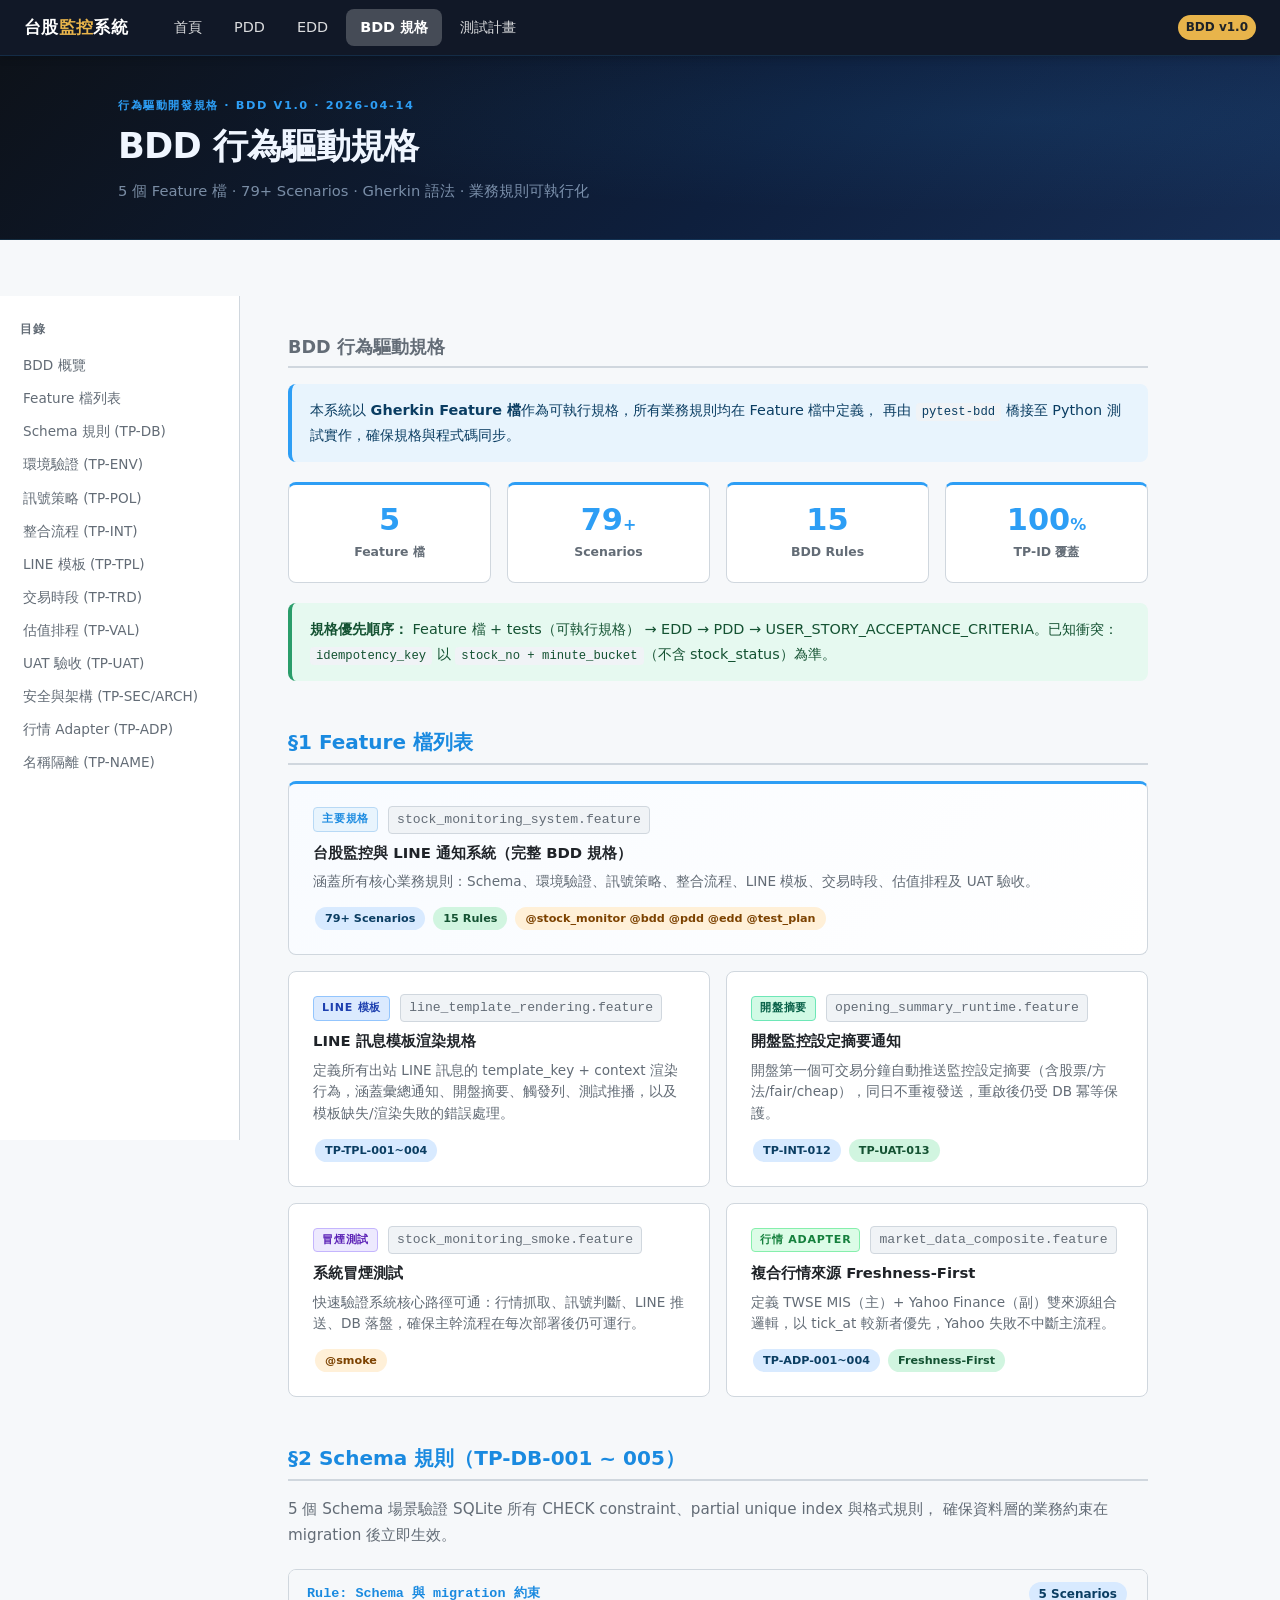
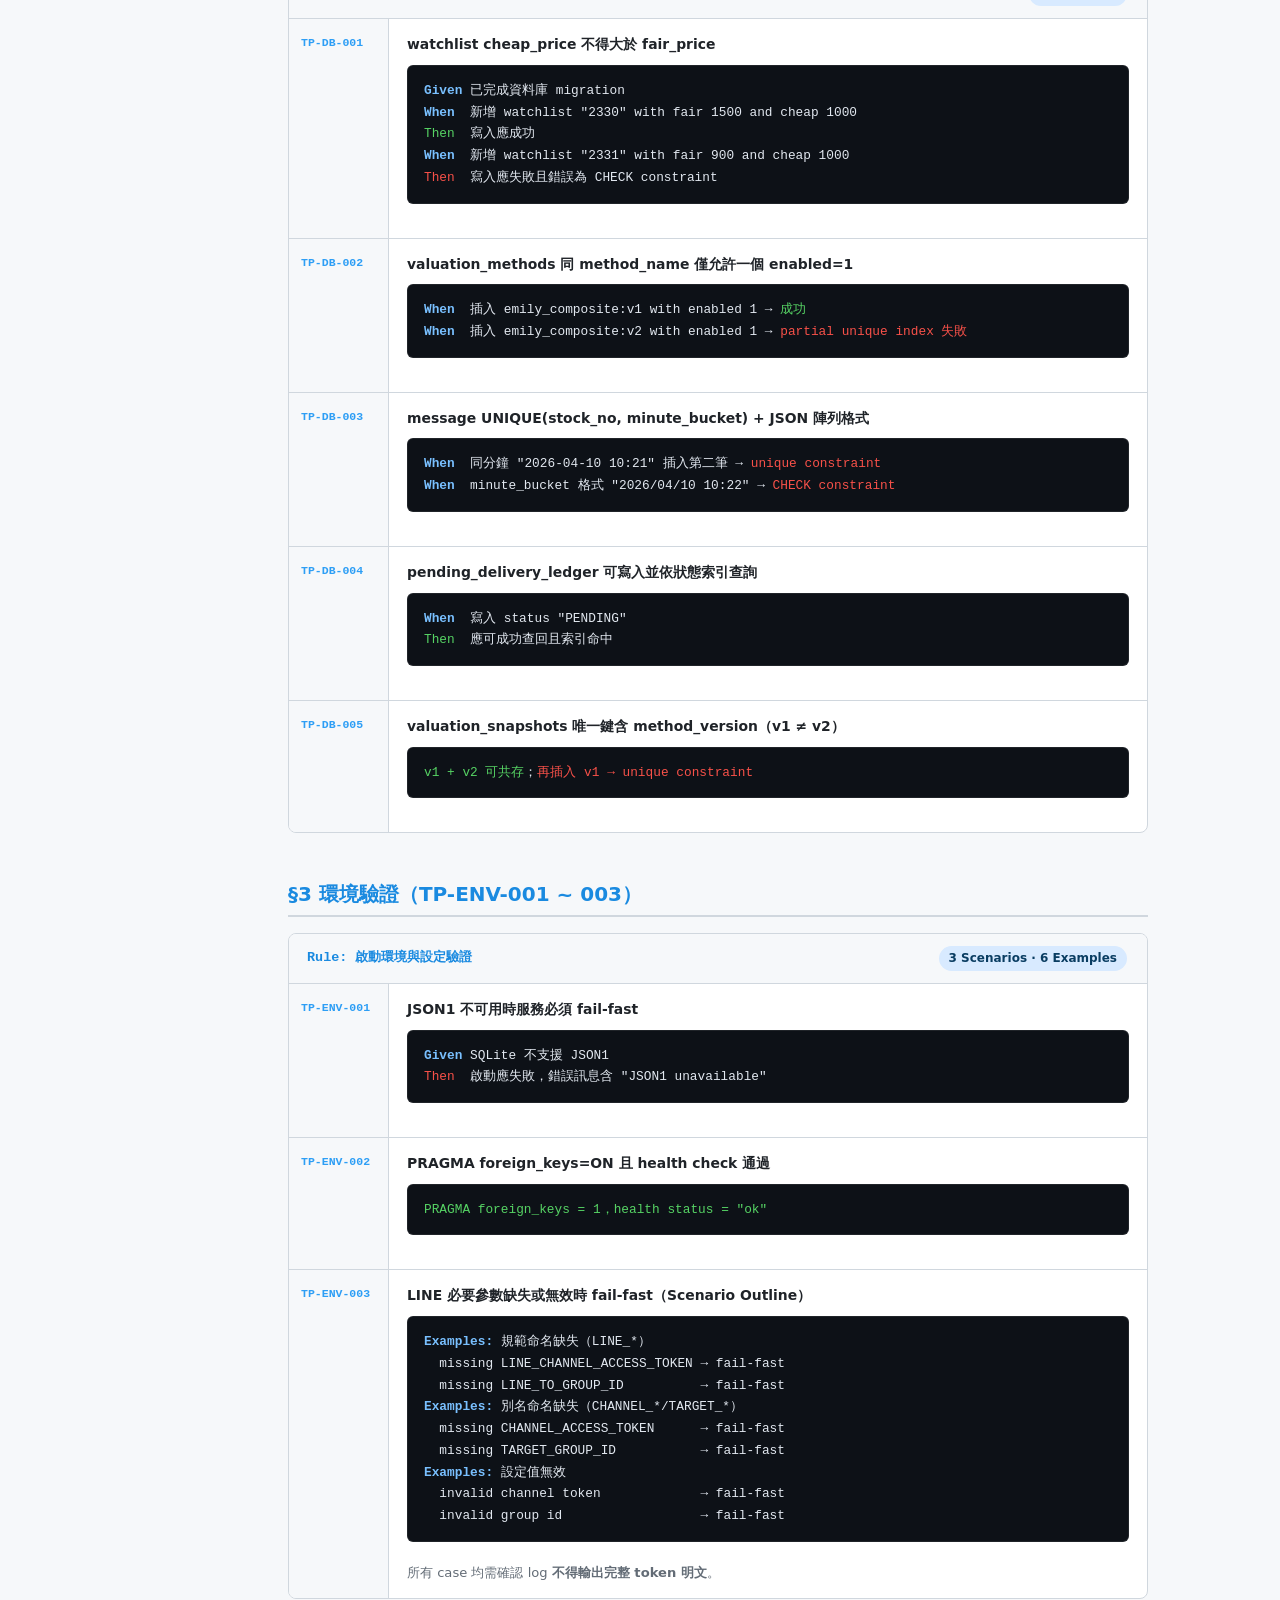
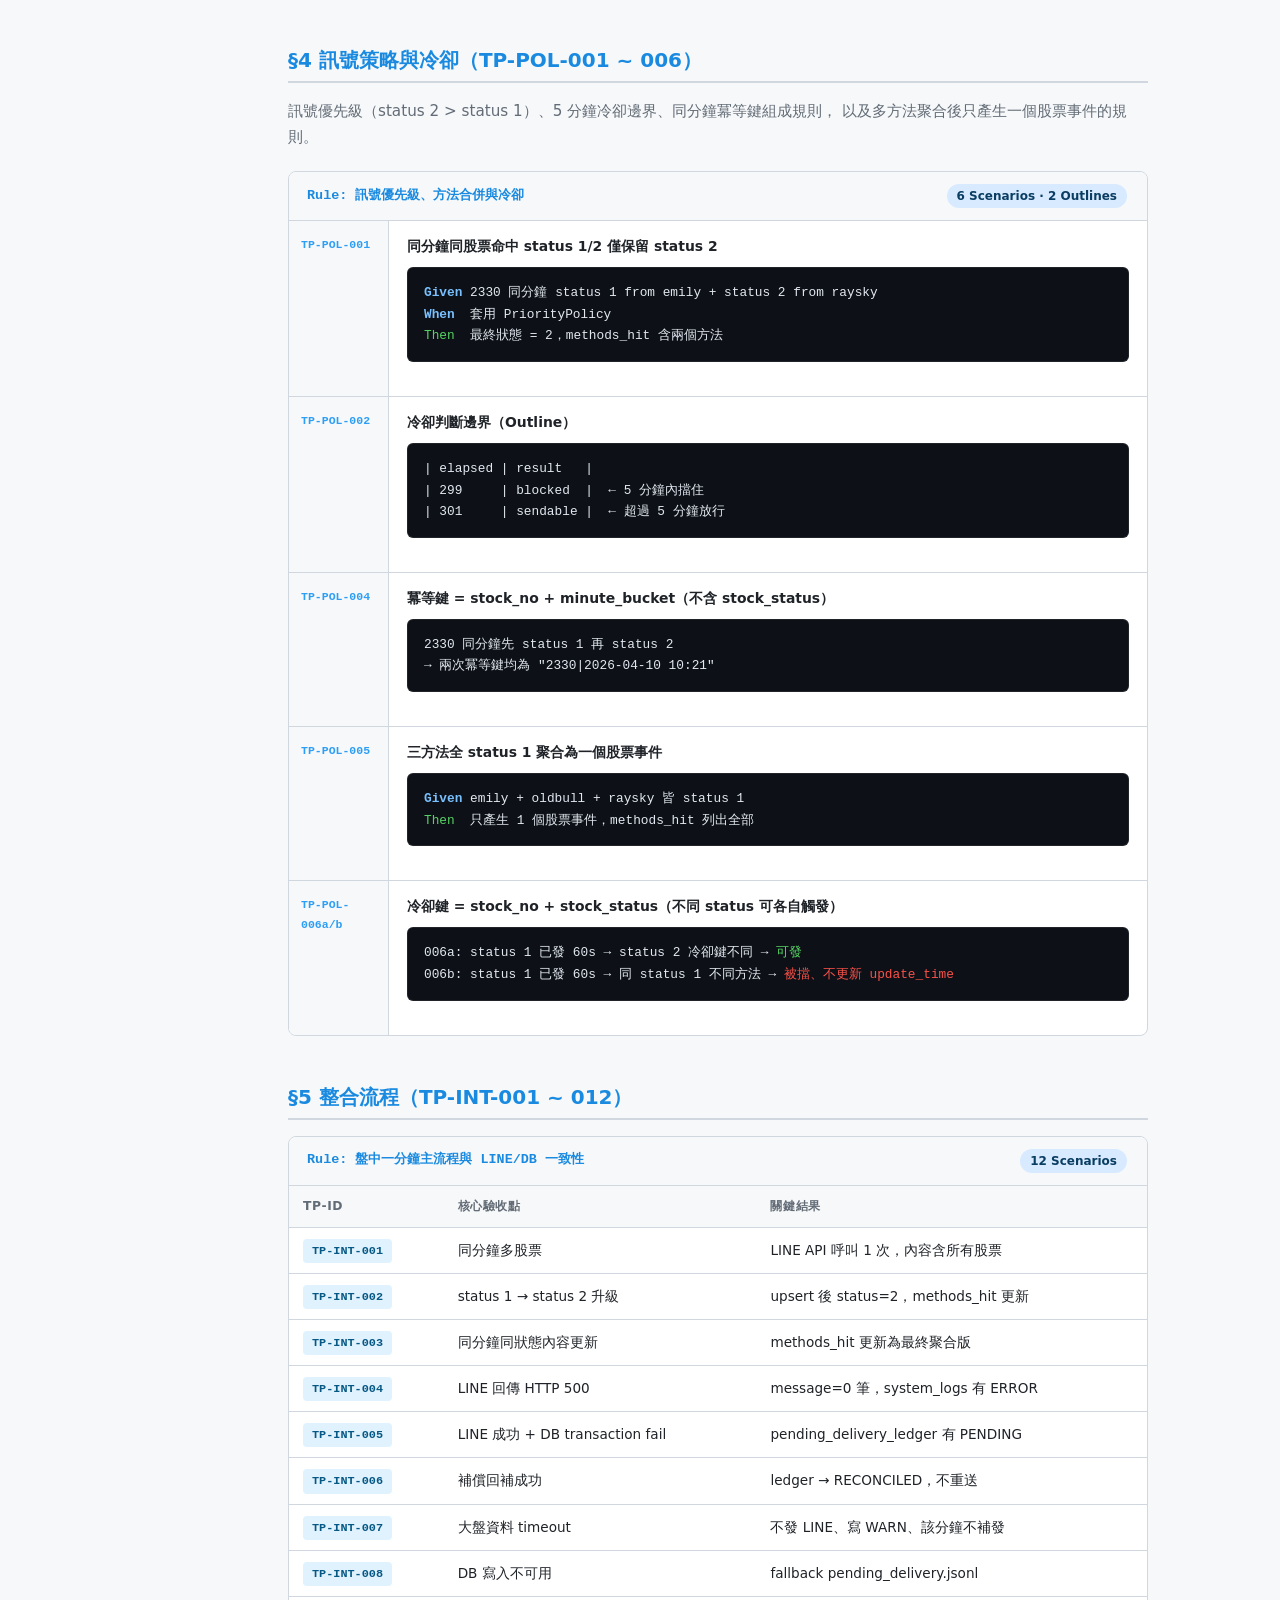
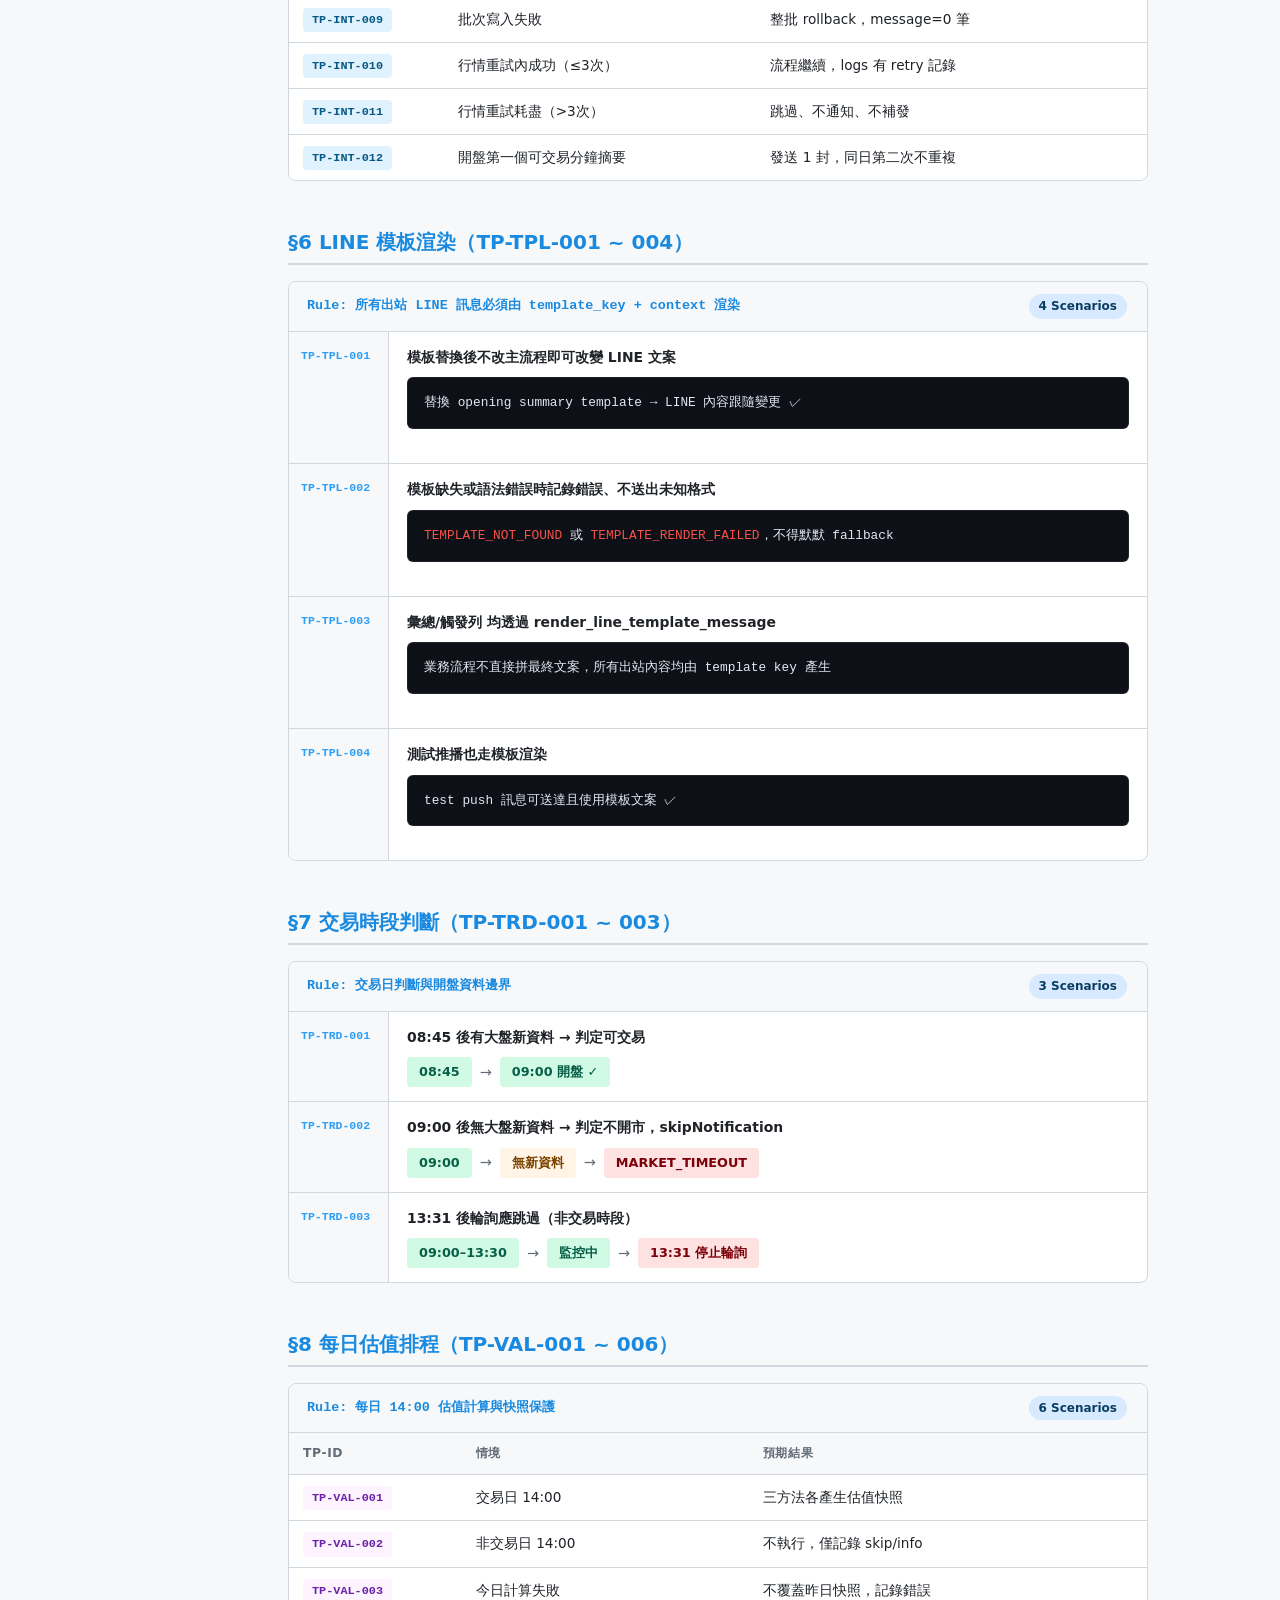
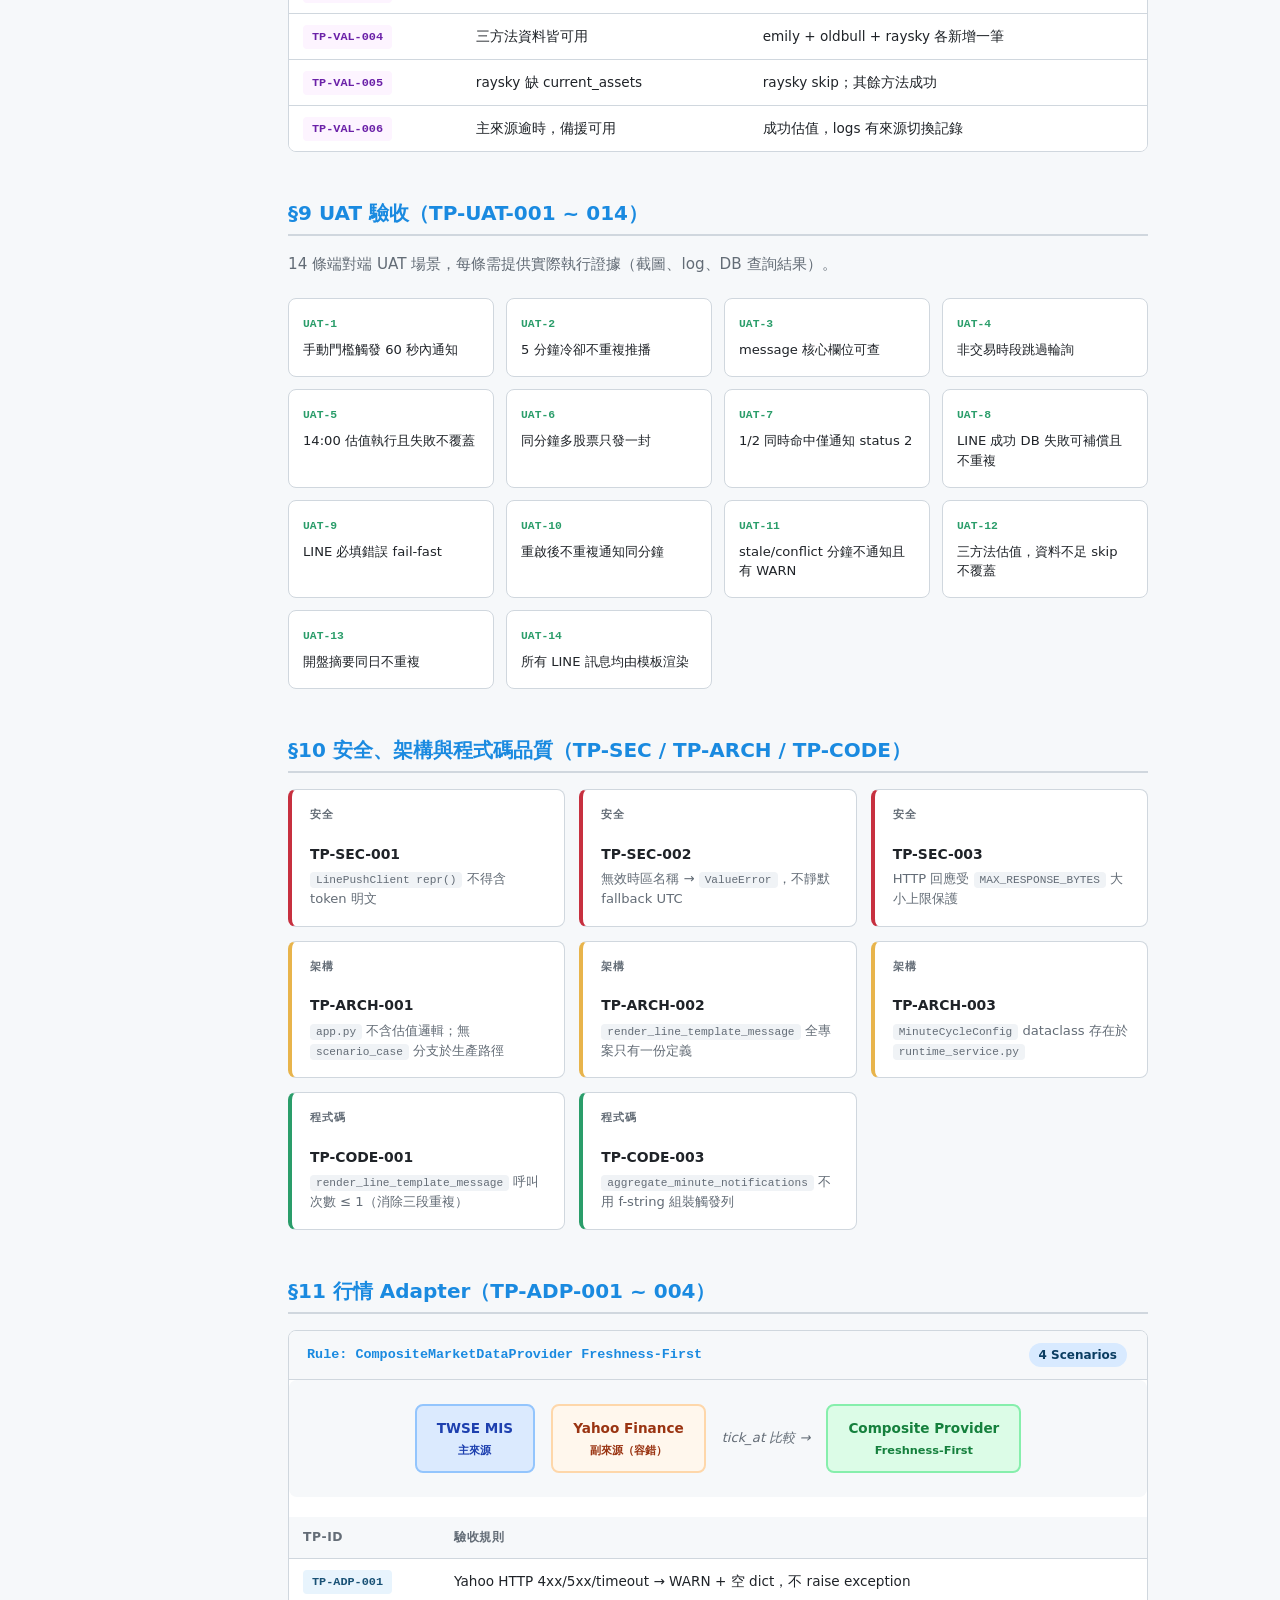
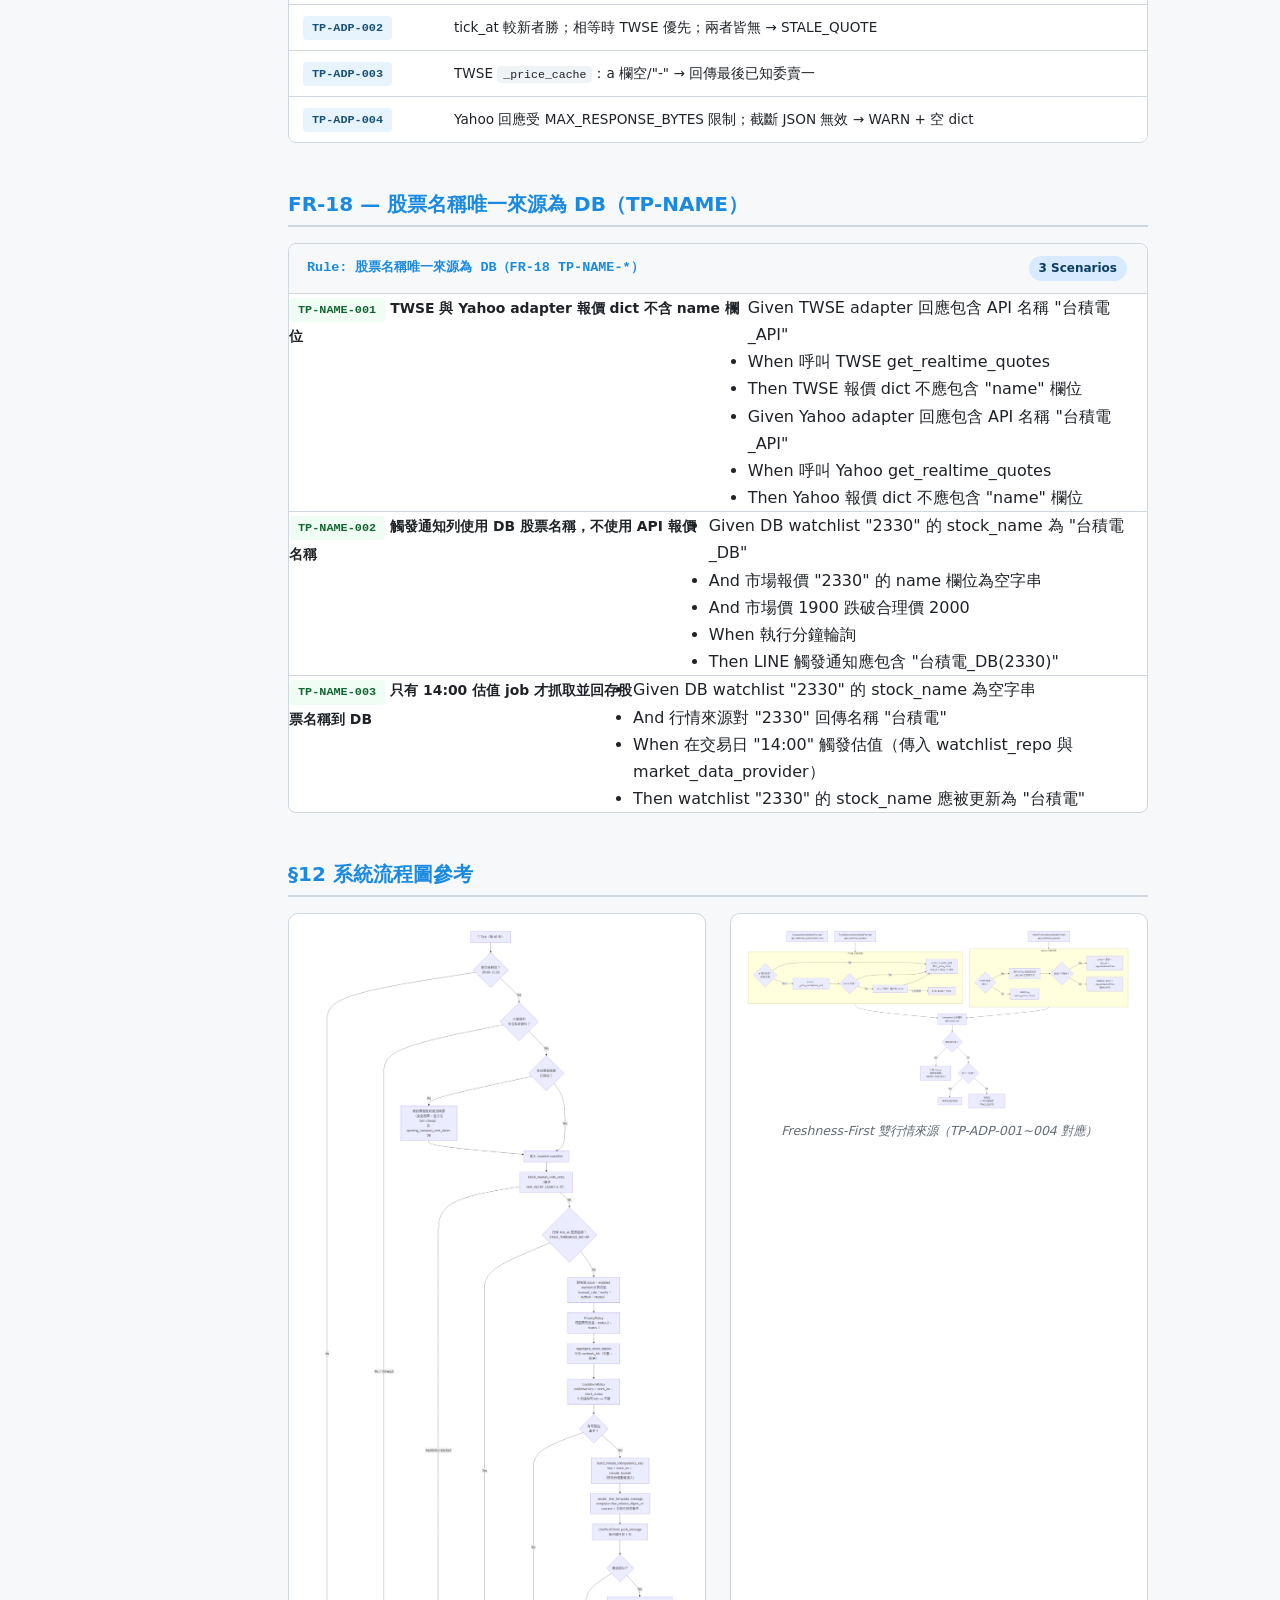
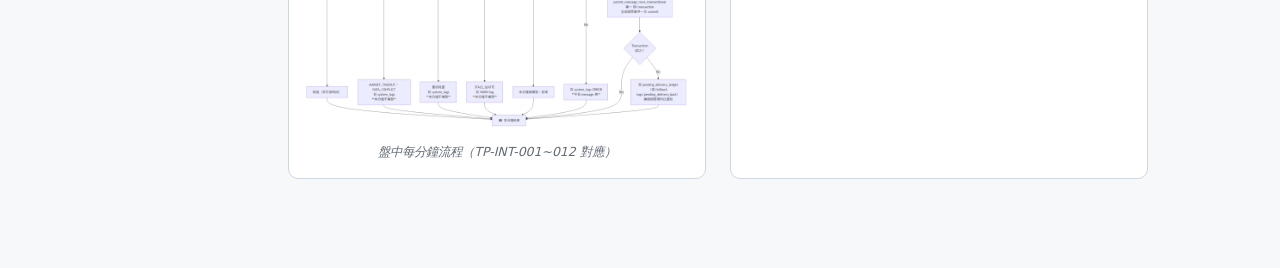
==== commit 50d29bb9: "feat(fr18): FR-18 complete — adapter name isolation + TP-NAME-001~003 BDD + 289 tests 100% cov - TWS" ====
--- a/docs/bdd.html
+++ b/docs/bdd.html
@@ -27,7 +27,7 @@
   <div class="doc-pb-container">
     <div class="doc-pb-eyebrow">行為驅動開發規格 · BDD v1.0 · 2026-04-14</div>
     <p class="doc-pb-title">BDD 行為驅動規格</p>
-    <p class="doc-pb-sub">5 個 Feature 檔 · 76+ Scenarios · Gherkin 語法 · 業務規則可執行化</p>
+    <p class="doc-pb-sub">5 個 Feature 檔 · 79+ Scenarios · Gherkin 語法 · 業務規則可執行化</p>
   </div>
 </div>
 
@@ -50,6 +50,7 @@
       <li><a href="#uat">UAT 驗收 (TP-UAT)</a></li>
       <li><a href="#security">安全與架構 (TP-SEC/ARCH)</a></li>
       <li><a href="#adapters">行情 Adapter (TP-ADP)</a></li>
+      <li><a href="#name">名稱隔離 (TP-NAME)</a></li>
     </ul>
   </aside>
 
@@ -72,11 +73,11 @@
           <div class="bdd-stat-label">Feature 檔</div>
         </div>
         <div class="bdd-stat-card">
-          <div class="bdd-stat-num">76<span style="font-size:1rem">+</span></div>
+          <div class="bdd-stat-num">79<span style="font-size:1rem">+</span></div>
           <div class="bdd-stat-label">Scenarios</div>
         </div>
         <div class="bdd-stat-card">
-          <div class="bdd-stat-num">14</div>
+          <div class="bdd-stat-num">15</div>
           <div class="bdd-stat-label">BDD Rules</div>
         </div>
         <div class="bdd-stat-card">
@@ -102,8 +103,8 @@
           <h4>台股監控與 LINE 通知系統（完整 BDD 規格）</h4>
           <p>涵蓋所有核心業務規則：Schema、環境驗證、訊號策略、整合流程、LINE 模板、交易時段、估值排程及 UAT 驗收。</p>
           <div class="bdd-fc-meta">
-            <span class="tag blue">76+ Scenarios</span>
-            <span class="tag green">14 Rules</span>
+            <span class="tag blue">79+ Scenarios</span>
+            <span class="tag green">15 Rules</span>
             <span class="tag orange">@stock_monitor @bdd @pdd @edd @test_plan</span>
           </div>
         </div>
@@ -633,6 +634,54 @@
               <tr><td><span class="tp-badge tp-adp">TP-ADP-004</span></td><td>Yahoo 回應受 MAX_RESPONSE_BYTES 限制；截斷 JSON 無效 → WARN + 空 dict</td></tr>
             </tbody>
           </table>
+        </div>
+      </div>
+
+      <!-- TP-NAME -->
+      <h2 id="name">FR-18 — 股票名稱唯一來源為 DB（TP-NAME）</h2>
+      <div class="bdd-scenario-group">
+        <div class="bdd-sg-header">
+          <span class="bdd-sg-rule">Rule: 股票名稱唯一來源為 DB（FR-18 TP-NAME-*）</span>
+          <span class="tag blue">3 Scenarios</span>
+        </div>
+        <div class="bdd-scenario">
+          <div class="bdd-scenario-header">
+            <span class="tp-badge tp-name">TP-NAME-001</span>
+            <span class="bdd-sc-title">TWSE 與 Yahoo adapter 報價 dict 不含 name 欄位</span>
+          </div>
+          <ul class="bdd-steps">
+            <li><span class="bdd-kw">Given</span> TWSE adapter 回應包含 API 名稱 "台積電_API"</li>
+            <li><span class="bdd-kw">When</span> 呼叫 TWSE get_realtime_quotes</li>
+            <li><span class="bdd-kw">Then</span> TWSE 報價 dict 不應包含 "name" 欄位</li>
+            <li><span class="bdd-kw">Given</span> Yahoo adapter 回應包含 API 名稱 "台積電_API"</li>
+            <li><span class="bdd-kw">When</span> 呼叫 Yahoo get_realtime_quotes</li>
+            <li><span class="bdd-kw">Then</span> Yahoo 報價 dict 不應包含 "name" 欄位</li>
+          </ul>
+        </div>
+        <div class="bdd-scenario">
+          <div class="bdd-scenario-header">
+            <span class="tp-badge tp-name">TP-NAME-002</span>
+            <span class="bdd-sc-title">觸發通知列使用 DB 股票名稱，不使用 API 報價名稱</span>
+          </div>
+          <ul class="bdd-steps">
+            <li><span class="bdd-kw">Given</span> DB watchlist "2330" 的 stock_name 為 "台積電_DB"</li>
+            <li><span class="bdd-kw">And</span> 市場報價 "2330" 的 name 欄位為空字串</li>
+            <li><span class="bdd-kw">And</span> 市場價 1900 跌破合理價 2000</li>
+            <li><span class="bdd-kw">When</span> 執行分鐘輪詢</li>
+            <li><span class="bdd-kw">Then</span> LINE 觸發通知應包含 "台積電_DB(2330)"</li>
+          </ul>
+        </div>
+        <div class="bdd-scenario">
+          <div class="bdd-scenario-header">
+            <span class="tp-badge tp-name">TP-NAME-003</span>
+            <span class="bdd-sc-title">只有 14:00 估值 job 才抓取並回存股票名稱到 DB</span>
+          </div>
+          <ul class="bdd-steps">
+            <li><span class="bdd-kw">Given</span> DB watchlist "2330" 的 stock_name 為空字串</li>
+            <li><span class="bdd-kw">And</span> 行情來源對 "2330" 回傳名稱 "台積電"</li>
+            <li><span class="bdd-kw">When</span> 在交易日 "14:00" 觸發估值（傳入 watchlist_repo 與 market_data_provider）</li>
+            <li><span class="bdd-kw">Then</span> watchlist "2330" 的 stock_name 應被更新為 "台積電"</li>
+          </ul>
         </div>
       </div>
 
--- a/docs/site.css
+++ b/docs/site.css
@@ -1111,6 +1111,7 @@
 .tp-arch { background: #fef3c7; color: #92400e; }
 .tp-adp  { background: #e8f4fd; color: #1a5276; }
 .tp-code { background: #f0f3f6; color: var(--clr-muted); border: 1px solid var(--clr-border); }
+.tp-name { background: #f0fdf4; color: #166534; }
 
 /* ---- UAT Cards ---- */
 .bdd-uat-grid {
@@ -1157,6 +1158,7 @@
 .bdd-cr--arch { border-left-color: var(--clr-accent); }
 .bdd-cr--adp  { border-left-color: var(--clr-primary); }
 .bdd-cr--code { border-left-color: var(--clr-success); }
+.bdd-cr--name { border-left-color: #16a34a; }
 .bdd-cr-label {
   font-size: .69rem;
   font-weight: 700;
@@ -1330,6 +1332,7 @@
 .tp-mc--tpl  { background: #8b5cf6; }
 .tp-mc--adp  { background: #0891b2; }
 .tp-mc--code { background: #6b7280; }
+.tp-mc--name { background: #16a34a; }
 .tp-mc--trd  { background: #b45309; }
 .tp-mc--env  { background: #059669; }
 .tp-mc--sec  { background: #dc2626; }
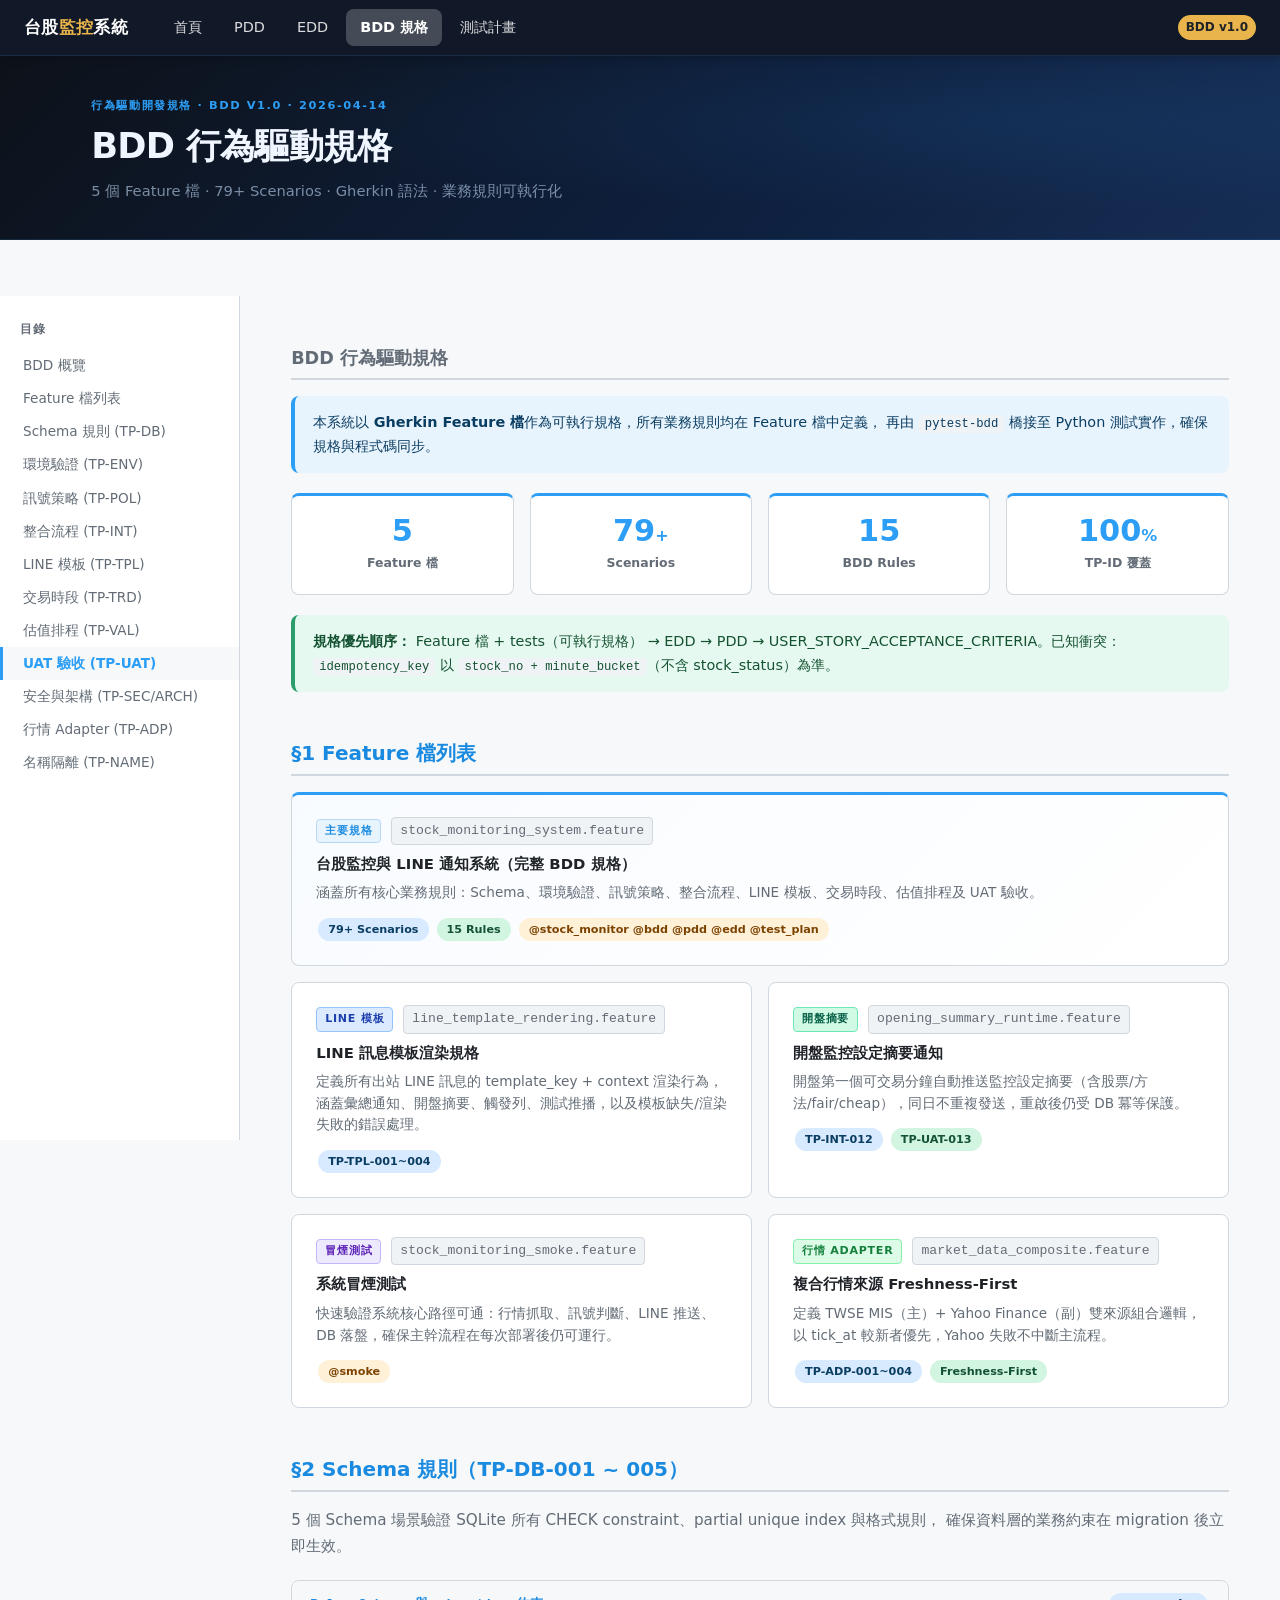
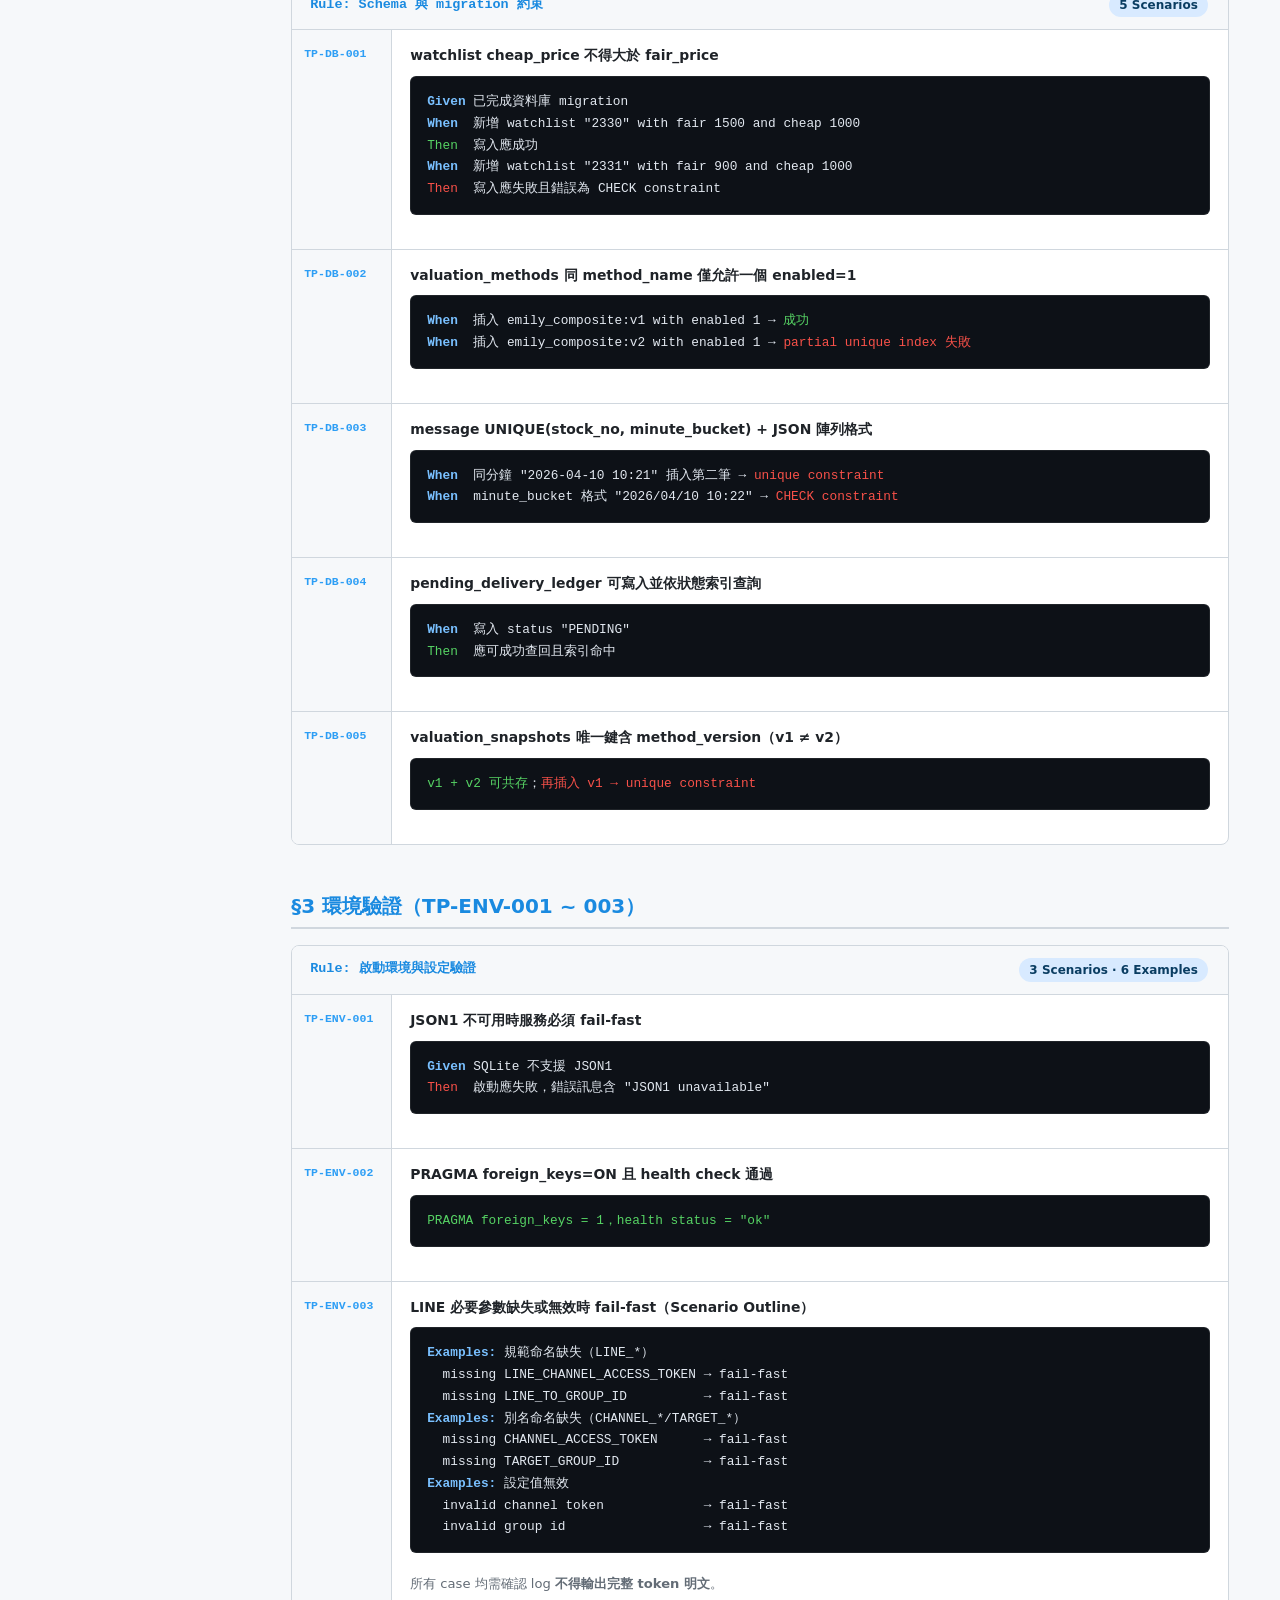
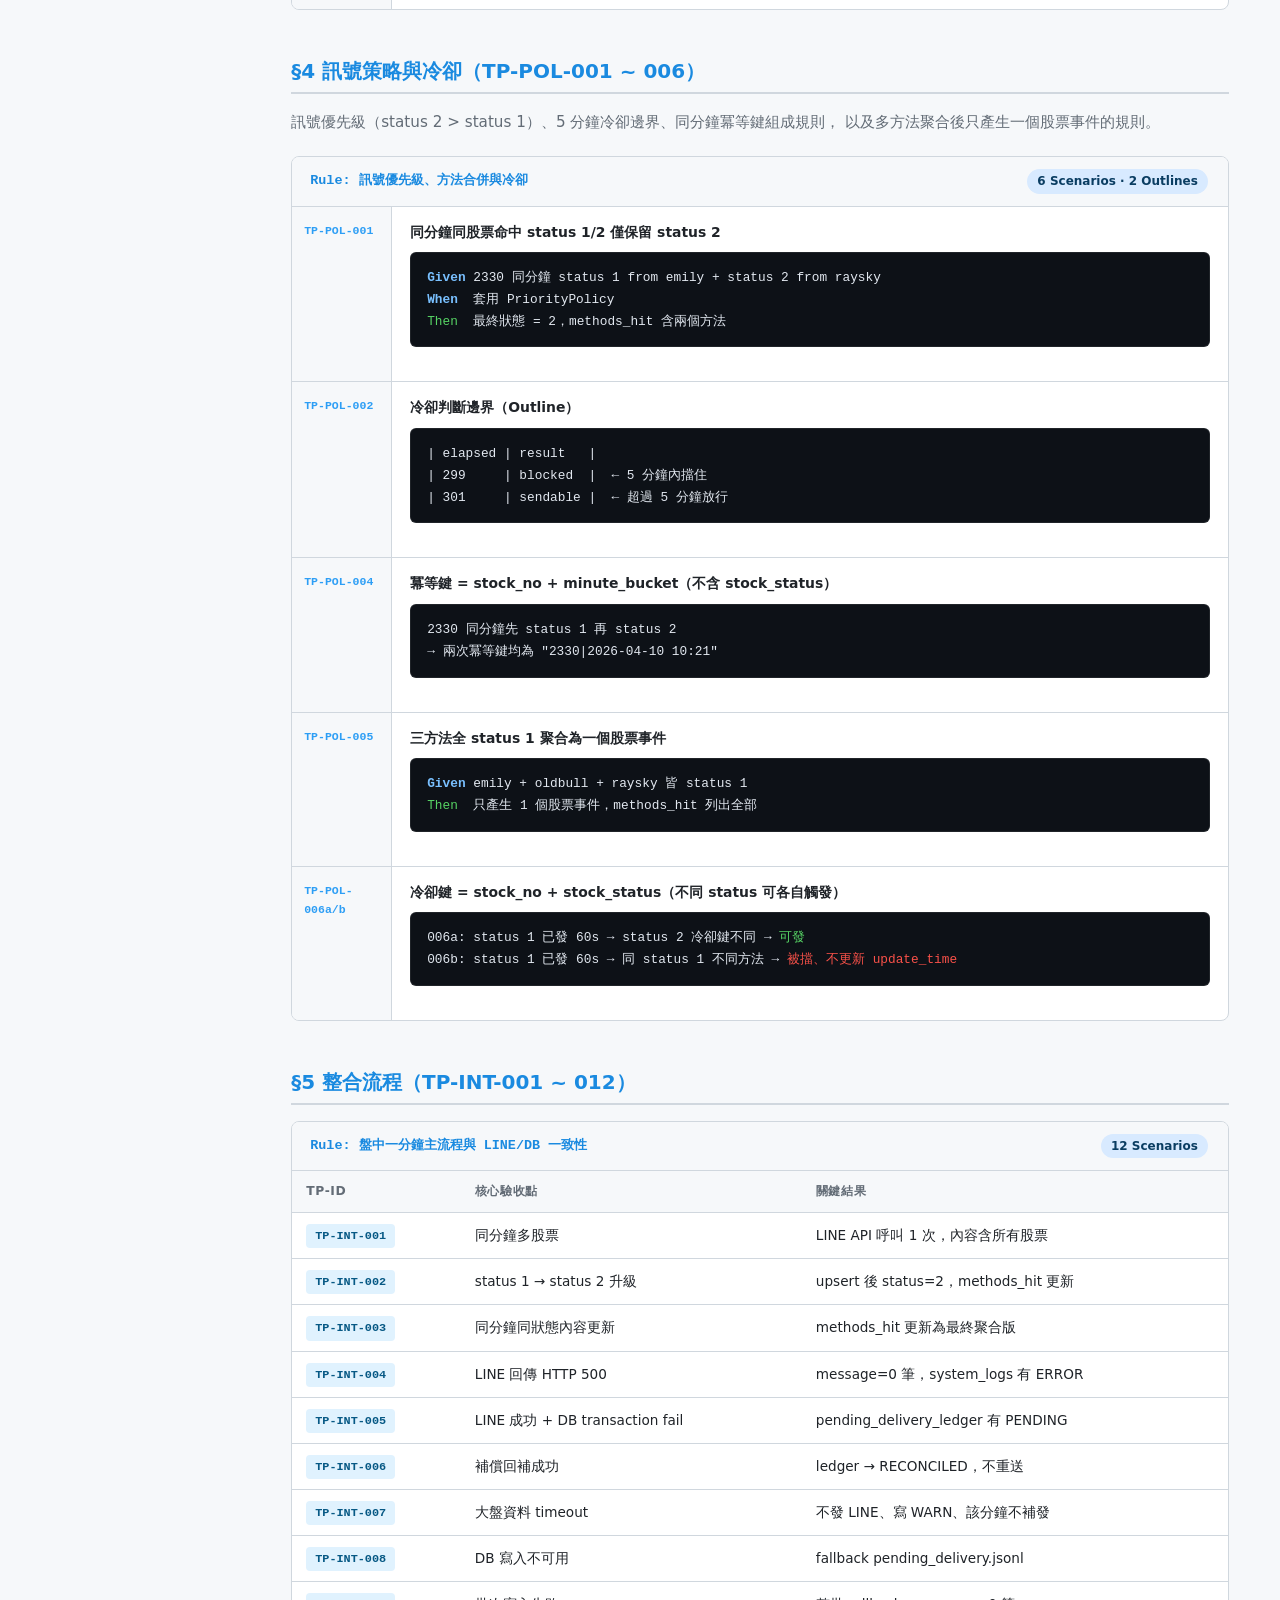
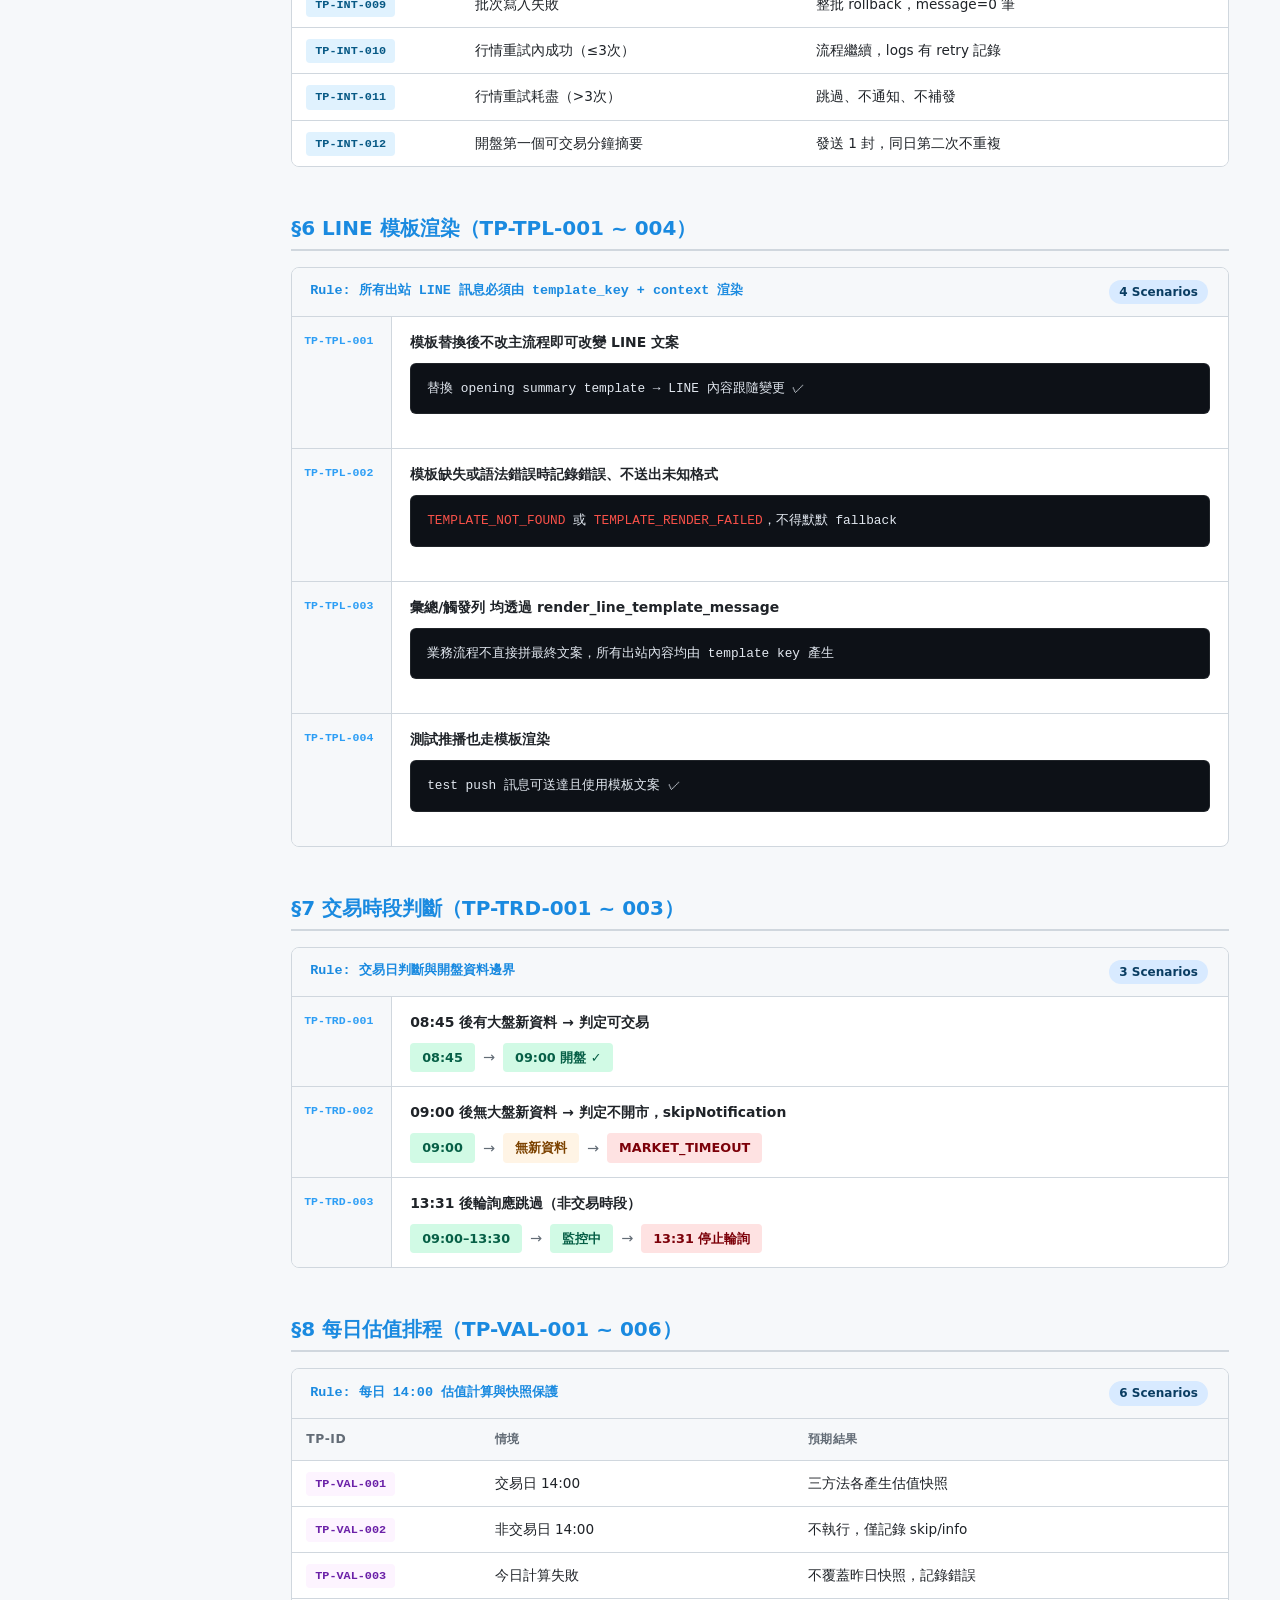
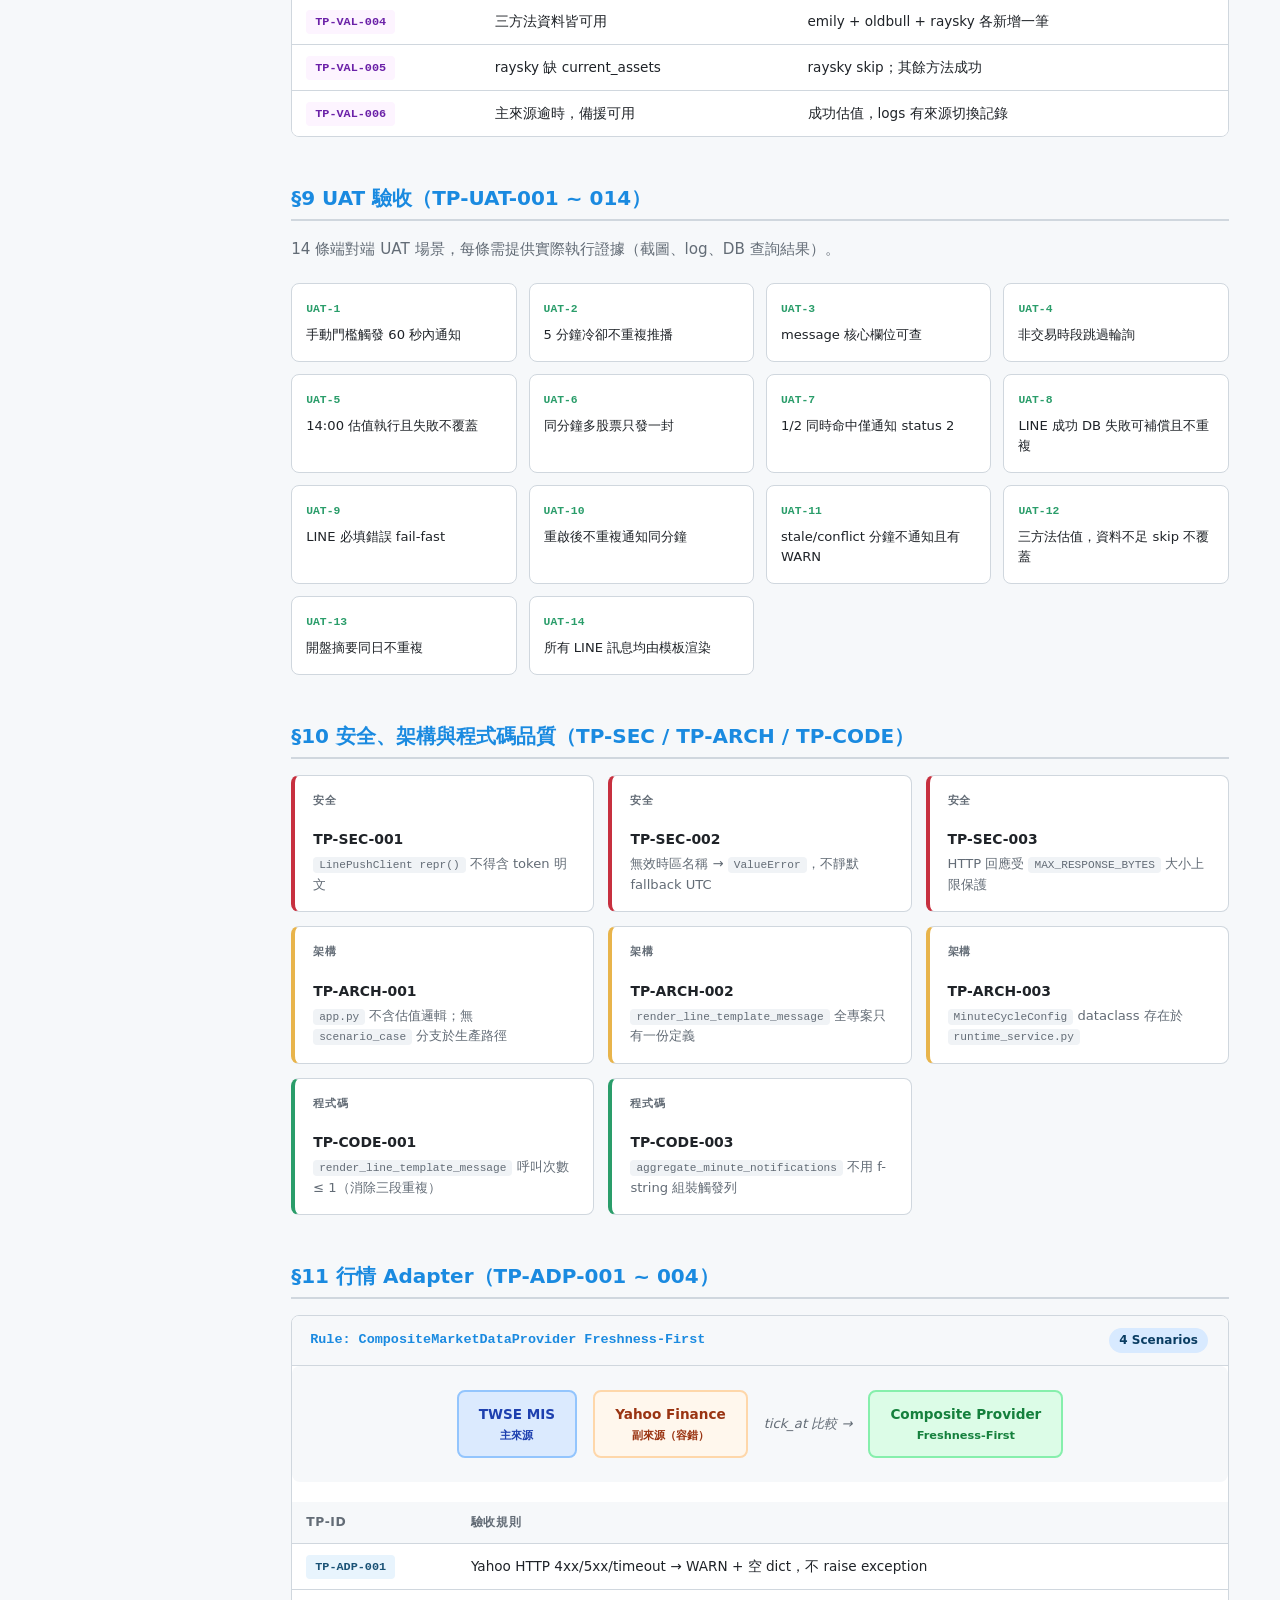
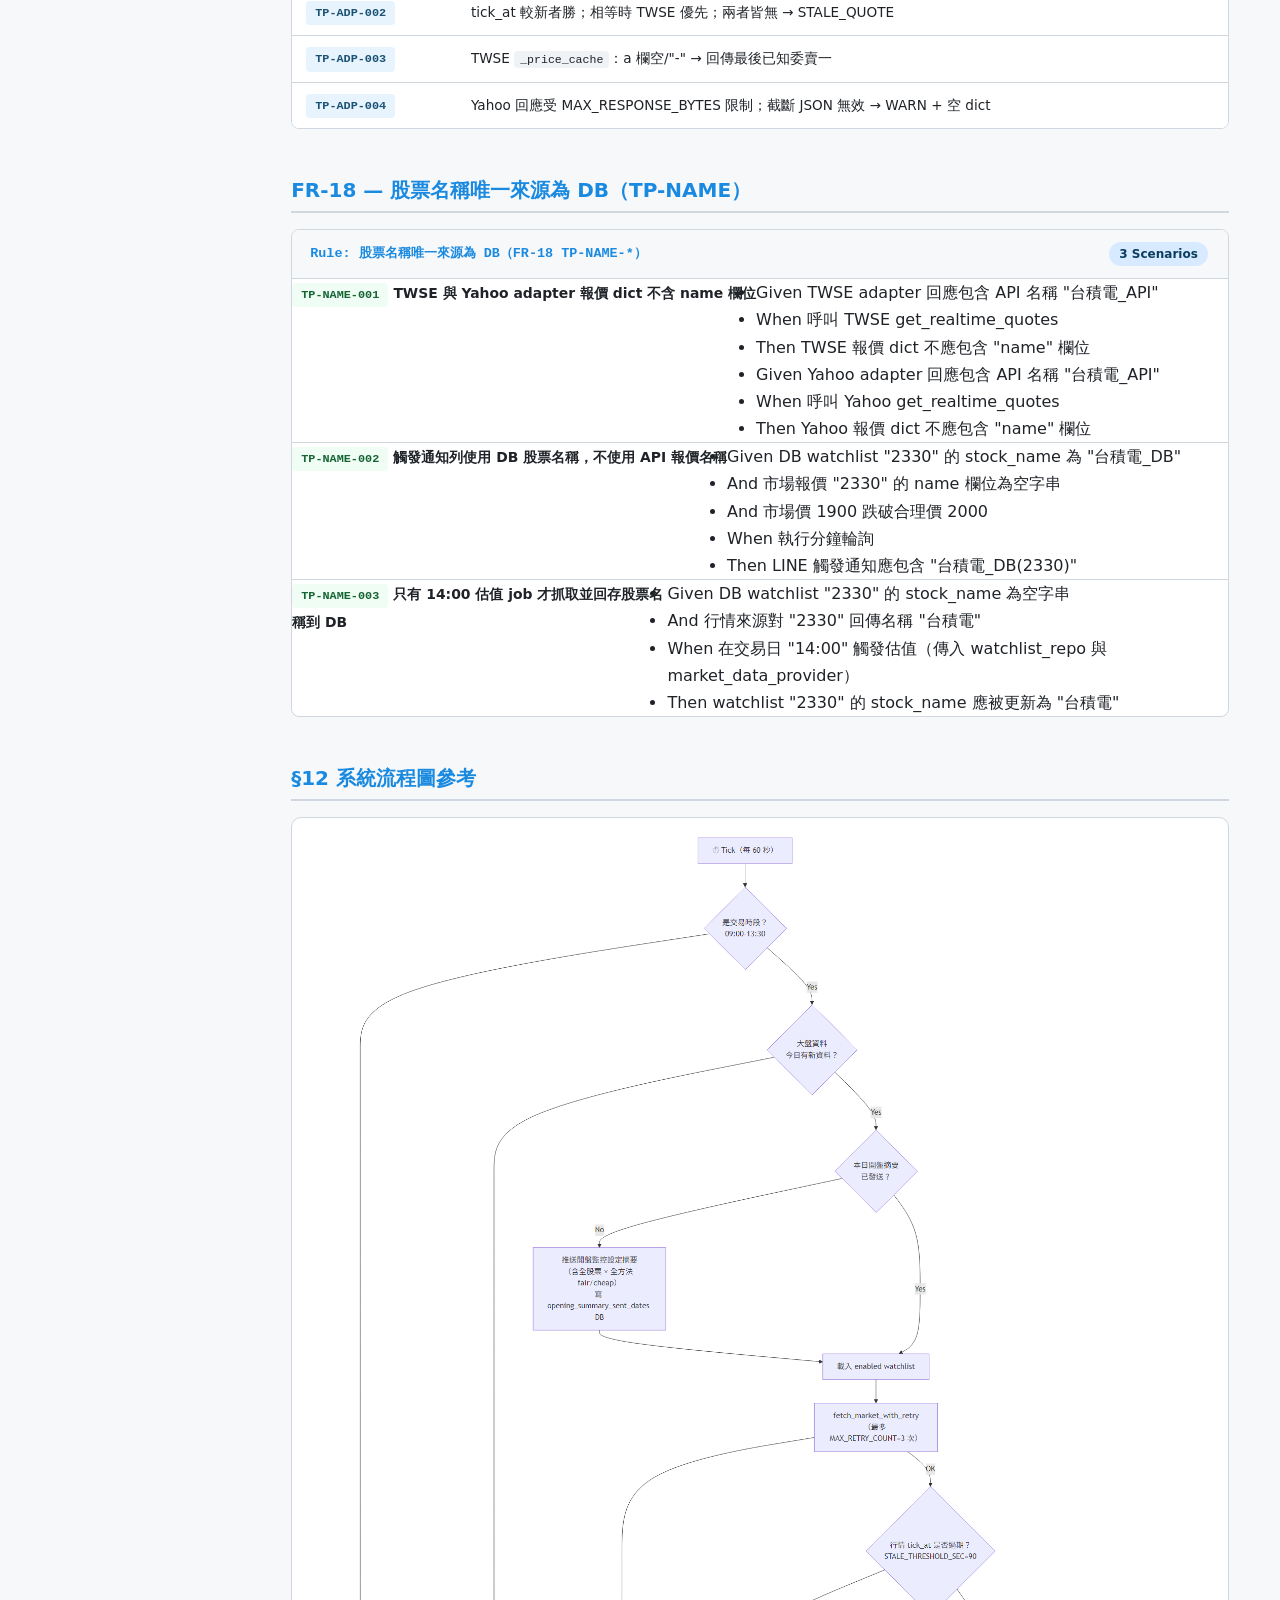
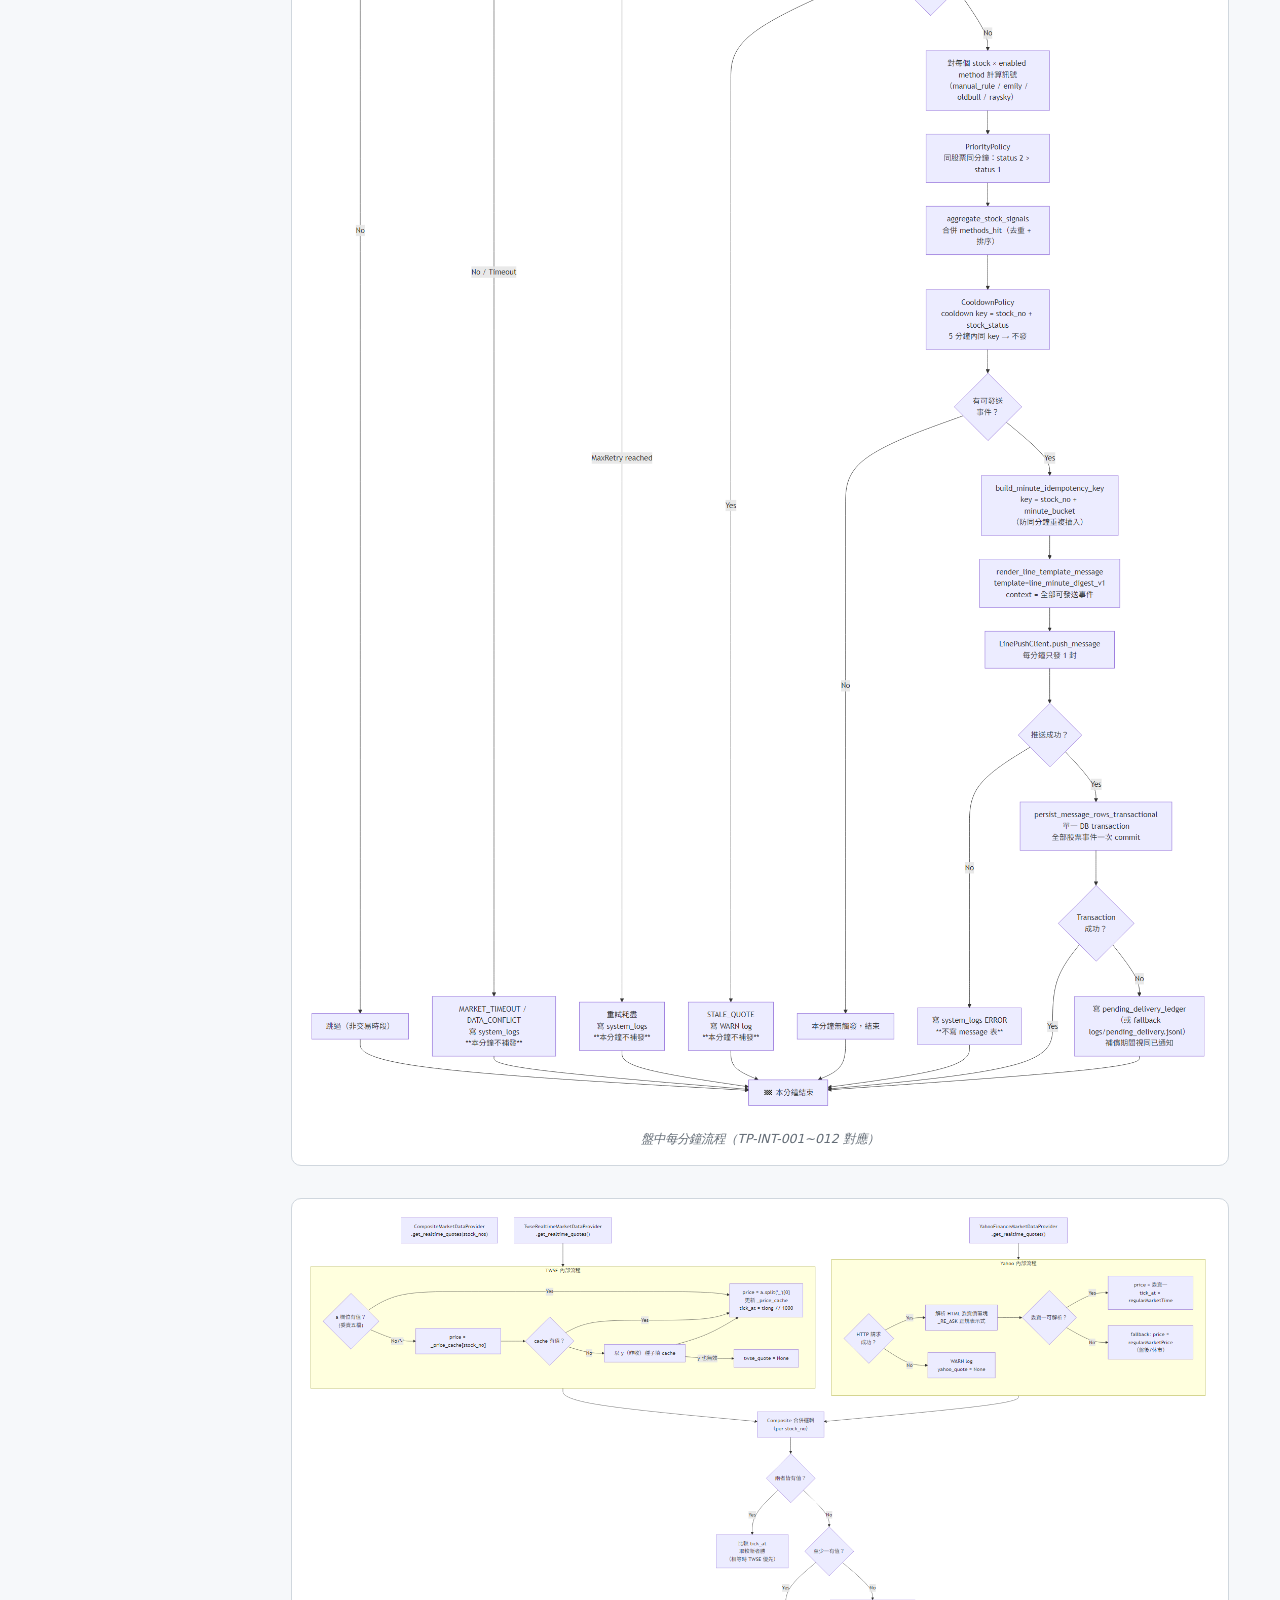
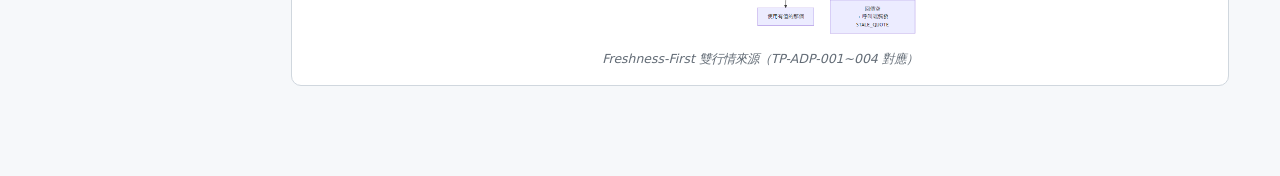
==== commit 64266638: "fix(docs): bdd arch diagrams one per row full width" ====
--- a/docs/bdd.html
+++ b/docs/bdd.html
@@ -687,11 +687,13 @@
 
       <!-- 流程圖 -->
       <h2>§12 系統流程圖參考</h2>
-      <div class="lp-arch-grid">
+      <div class="lp-arch-grid" style="grid-template-columns:1fr">
         <div class="lp-arch-img-wrap">
           <img src="architecture/images/03-intraday-flow.png" alt="盤中每分鐘流程">
           <p class="lp-arch-caption">盤中每分鐘流程（TP-INT-001~012 對應）</p>
         </div>
+      </div>
+      <div class="lp-arch-grid" style="grid-template-columns:1fr">
         <div class="lp-arch-img-wrap">
           <img src="architecture/images/05-market-data-adapter.png" alt="雙行情 Adapter">
           <p class="lp-arch-caption">Freshness-First 雙行情來源（TP-ADP-001~004 對應）</p>
--- a/docs/site.css
+++ b/docs/site.css
@@ -113,9 +113,9 @@
   pointer-events: none;
 }
 .doc-pb-container {
-  max-width: 1140px;
+  max-width: calc(1440px - var(--sidebar-w));
   margin: 0 auto;
-  padding: 0 48px;
+  padding: 0 clamp(16px, 4vw, 56px);
   position: relative;
   z-index: 1;
 }
@@ -145,6 +145,10 @@
 .page-wrapper {
   display: flex;
   margin-top: var(--nav-h);
+  margin-left: auto;
+  margin-right: auto;
+  max-width: 1440px;
+  width: 100%;
   min-height: calc(100vh - var(--nav-h));
 }
 
@@ -193,10 +197,13 @@
 /* ---- Main content ---- */
 .main-content {
   flex: 1;
-  padding: 40px 48px 80px;
-  max-width: calc(var(--sidebar-w) + var(--content-max) + 96px);
-}
-.content-inner { max-width: var(--content-max); }
+  min-width: 0;
+  padding: clamp(20px, 4vw, 56px) clamp(16px, 4vw, 56px) 80px;
+}
+.content-inner {
+  width: 100%;
+  max-width: min(1080px, 100%);
+}
 
 /* ---- Hero card (index page) ---- */
 .hero {
@@ -394,6 +401,9 @@
   border-radius: var(--radius);
   padding: 8px;
   background: var(--clr-surface);
+  width: 100%;
+  height: auto;
+  display: block;
 }
 
 /* ---- Tag pills ---- */
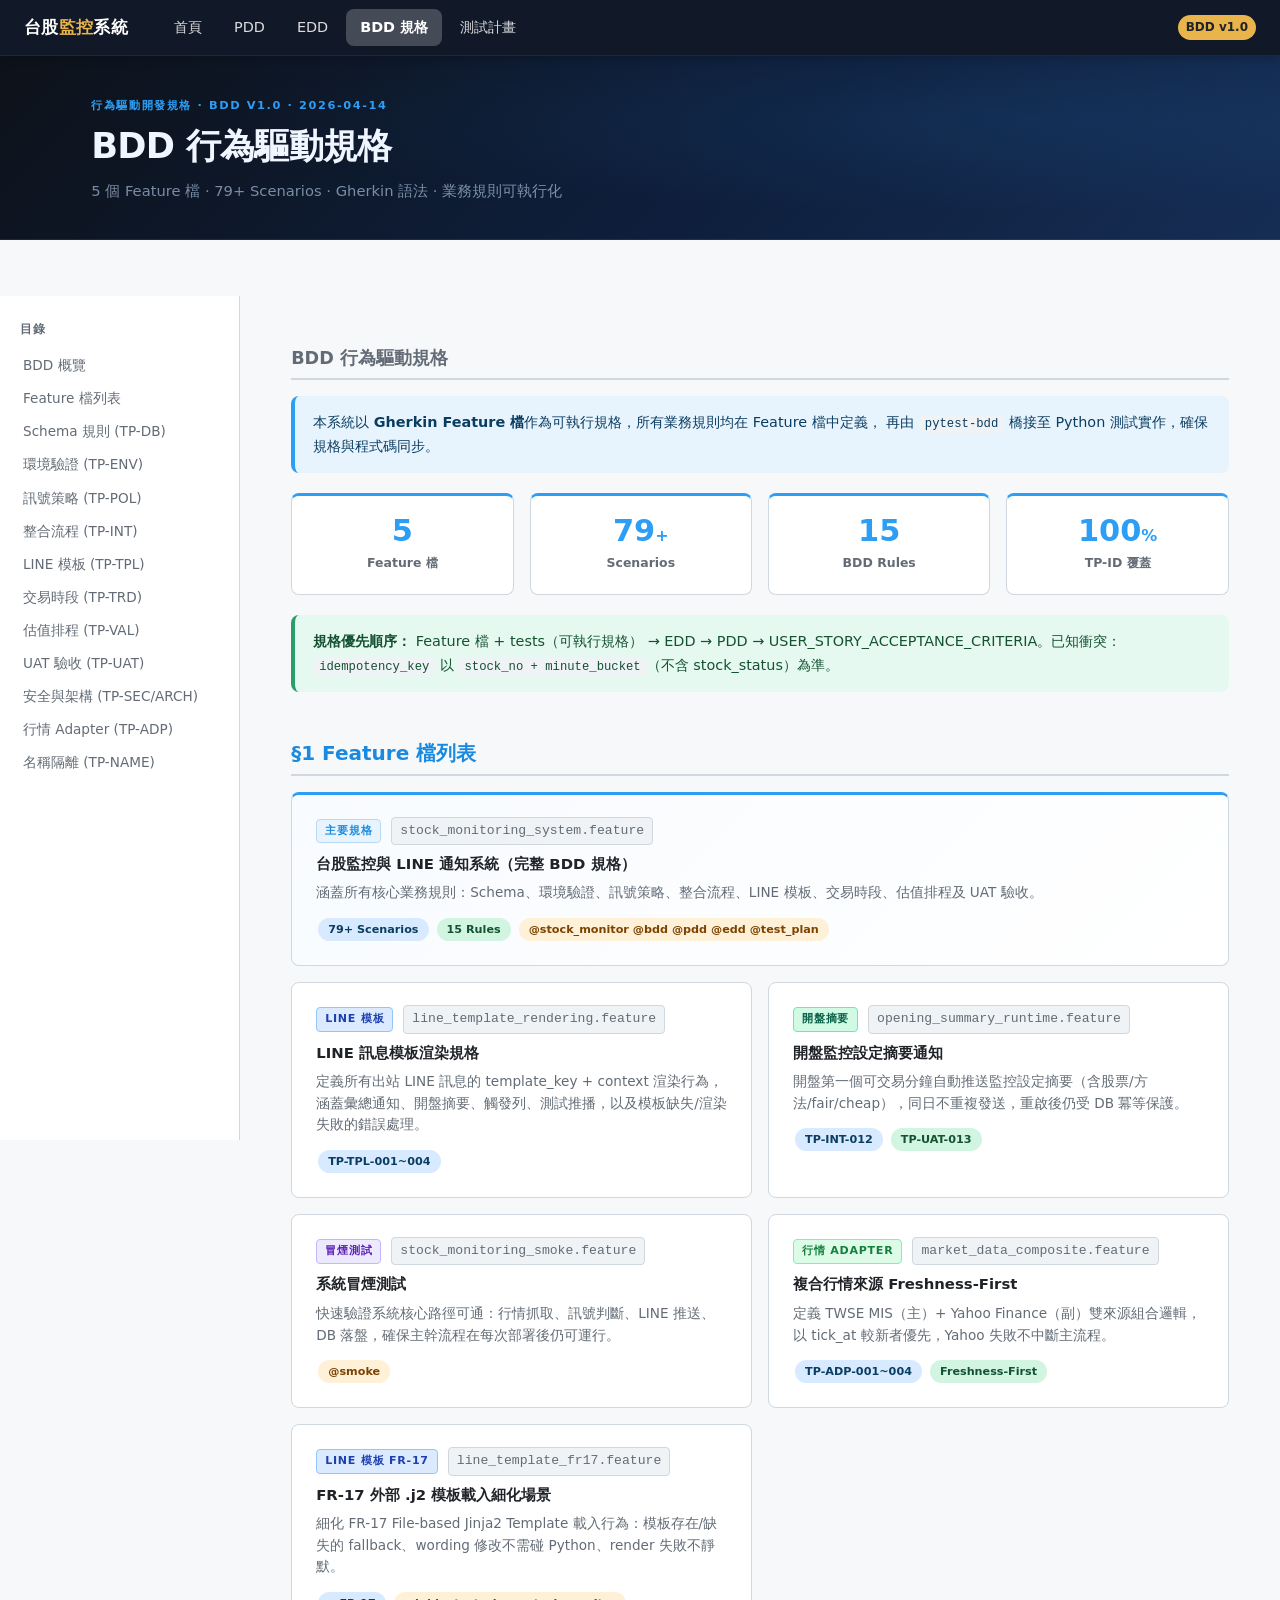
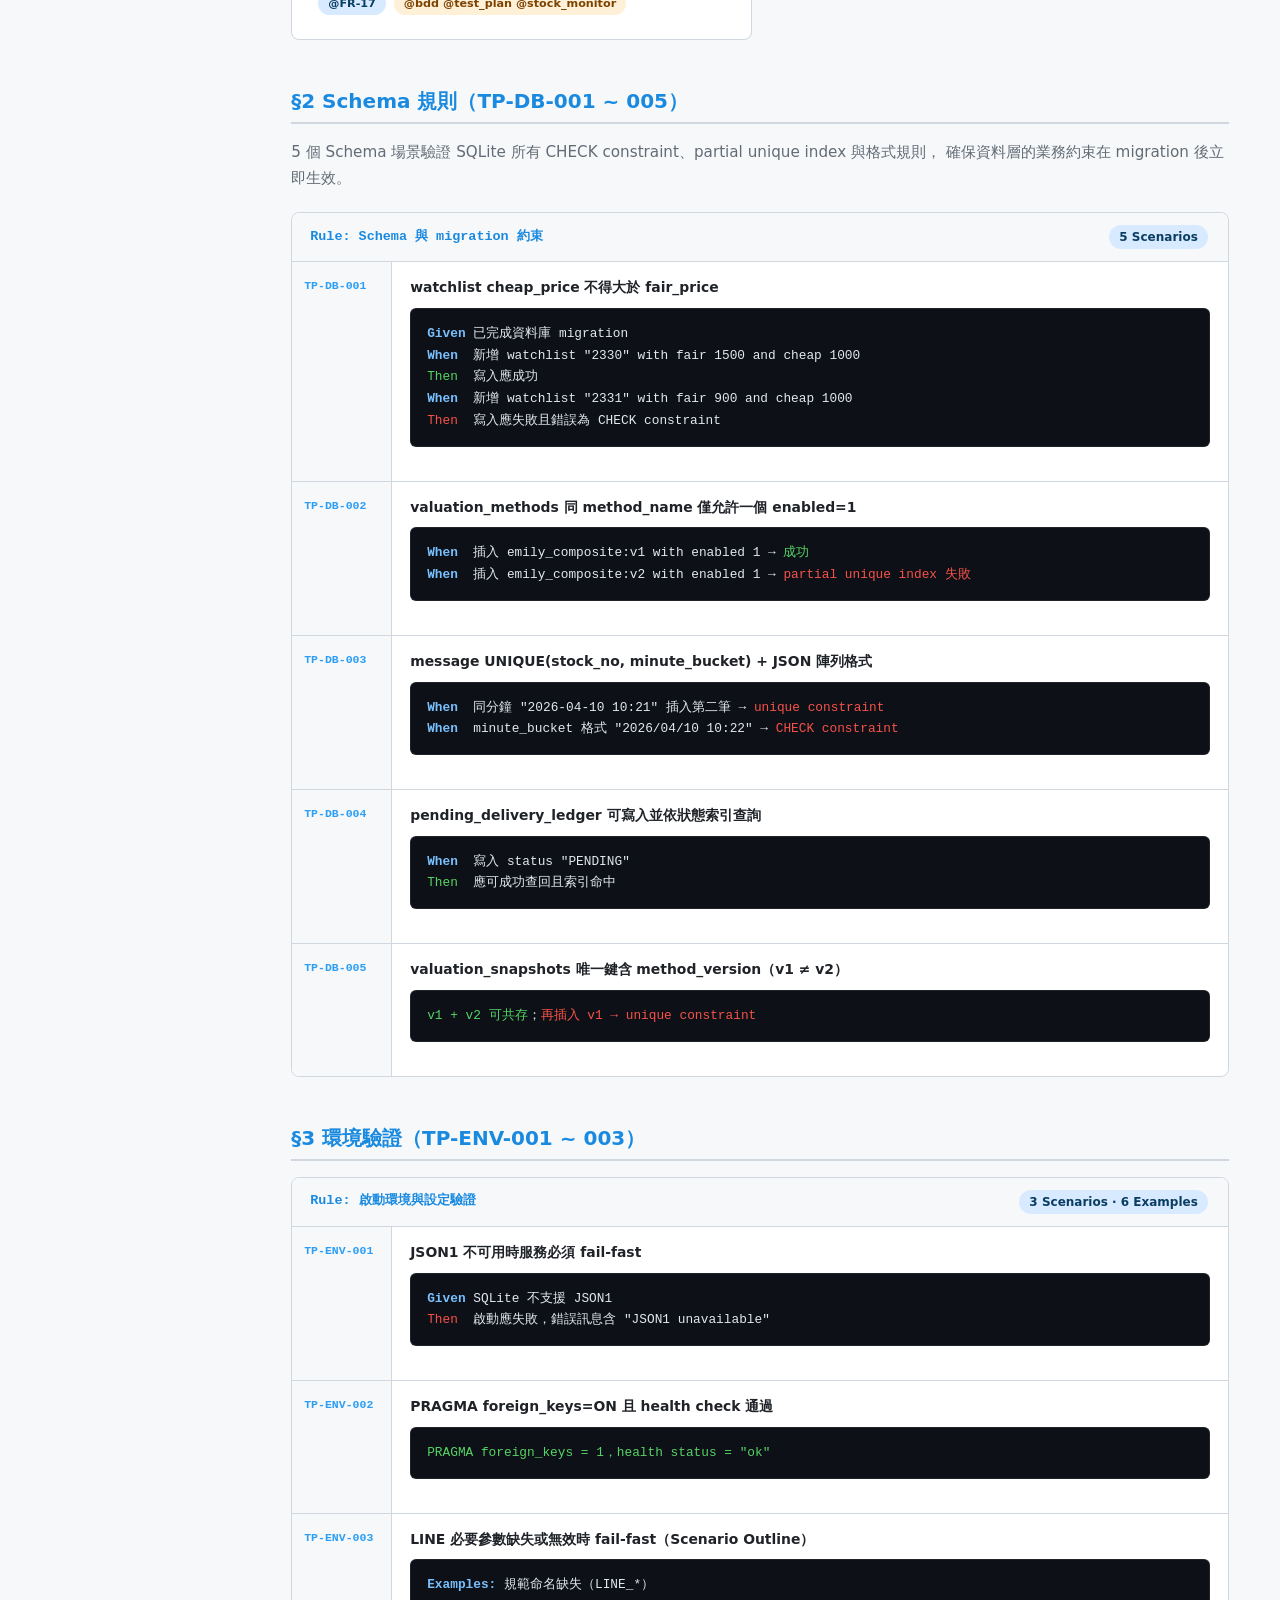
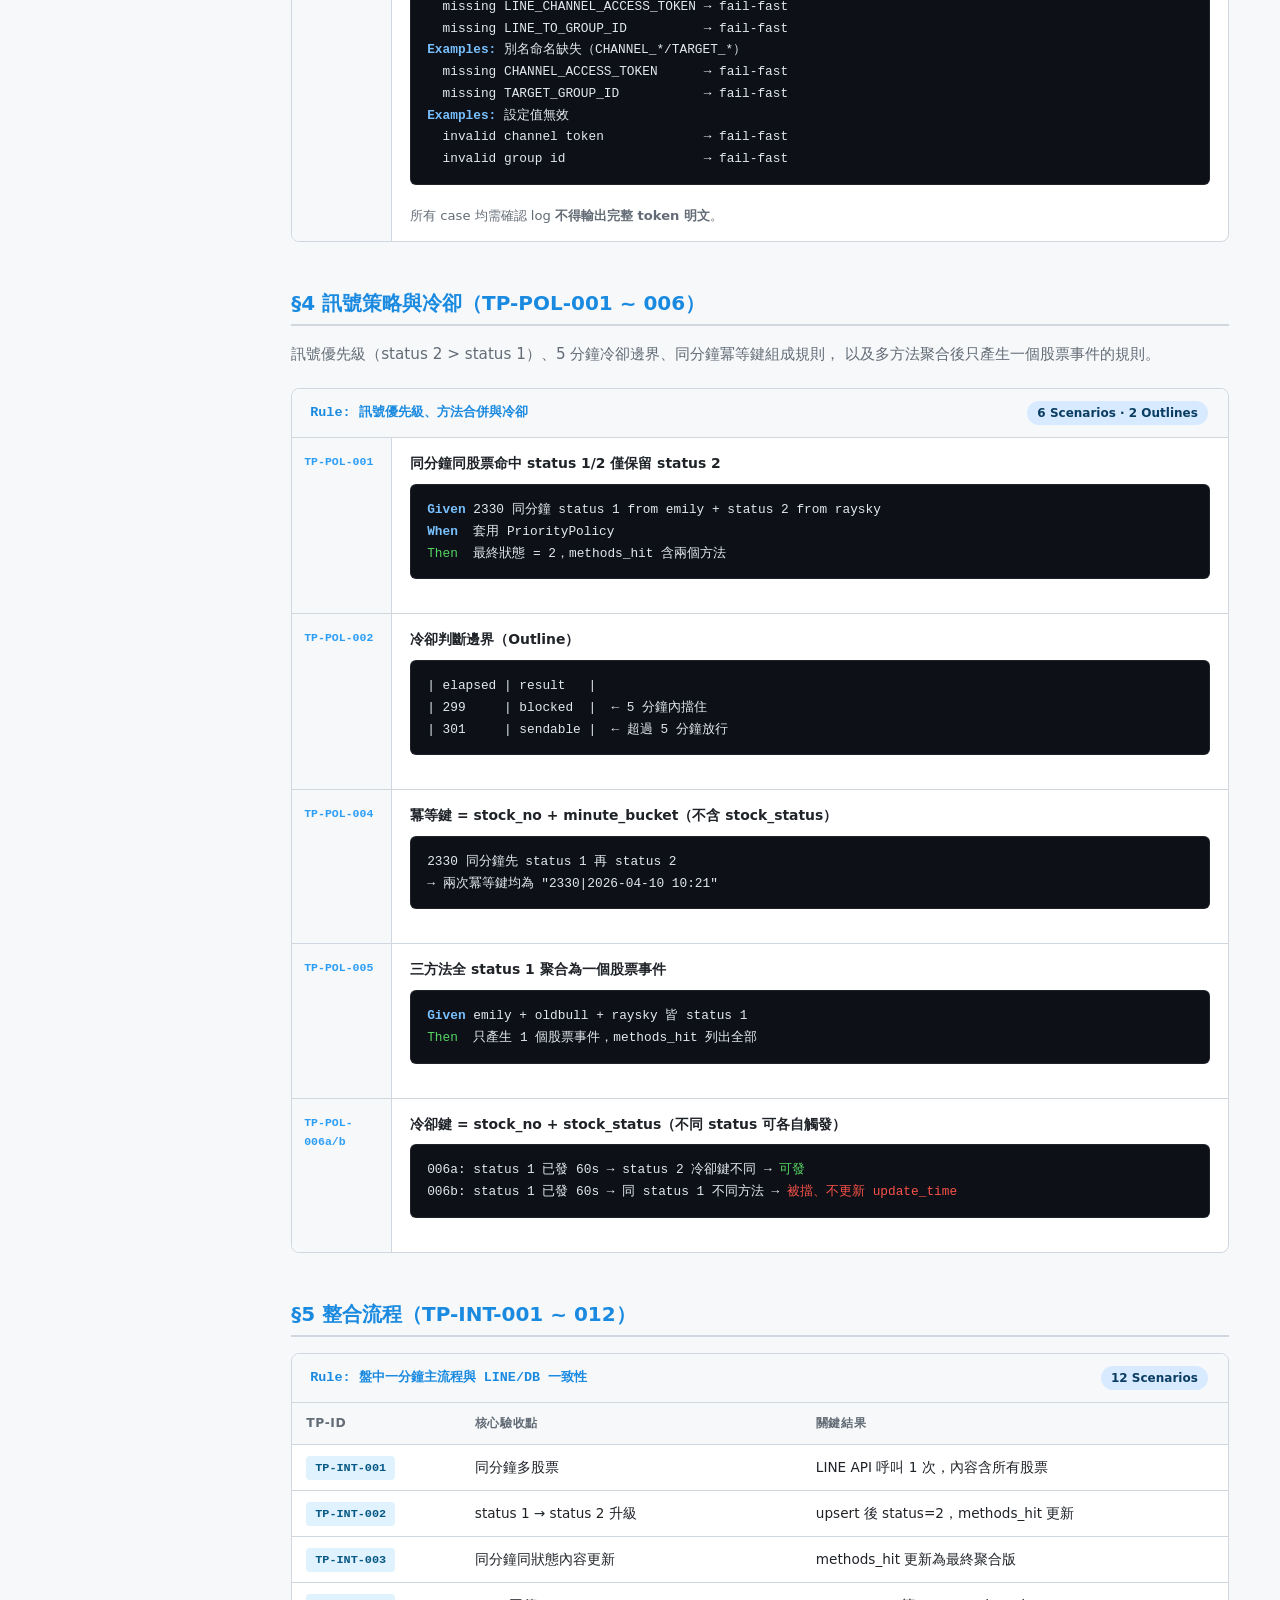
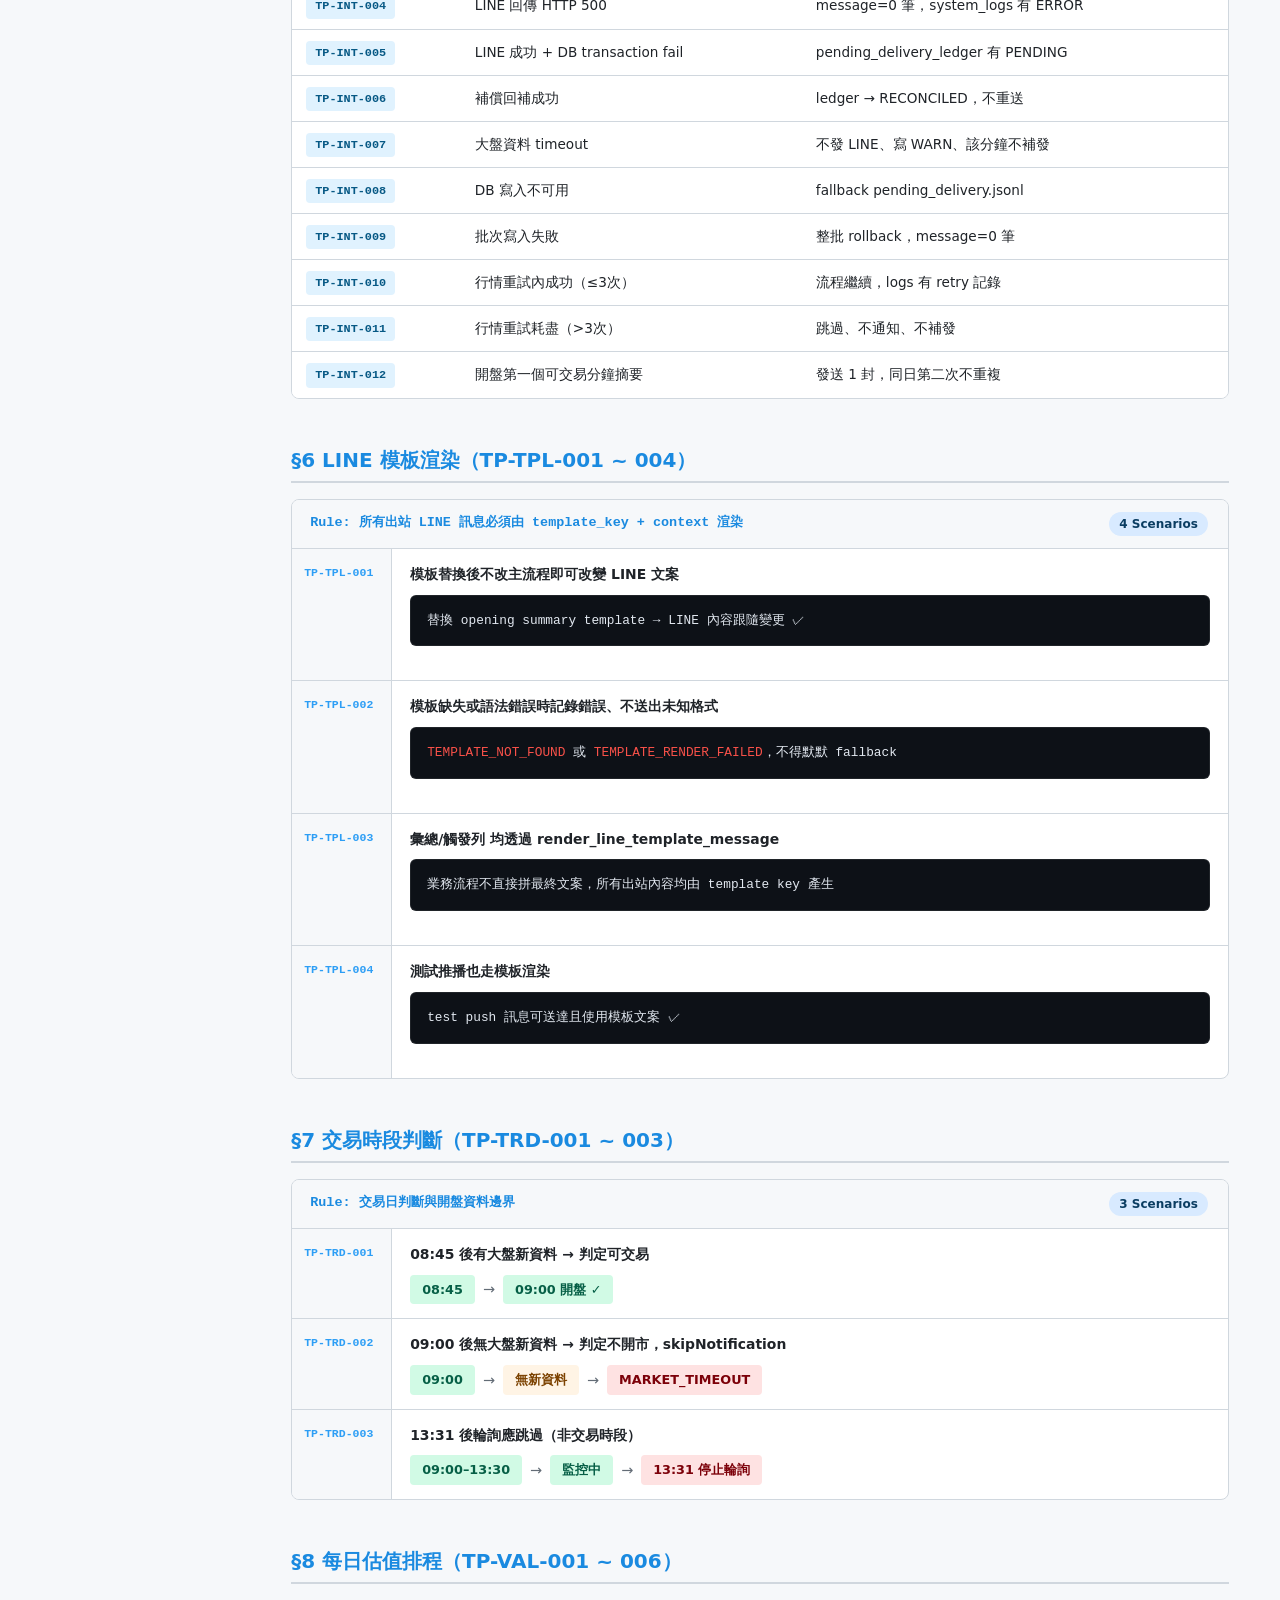
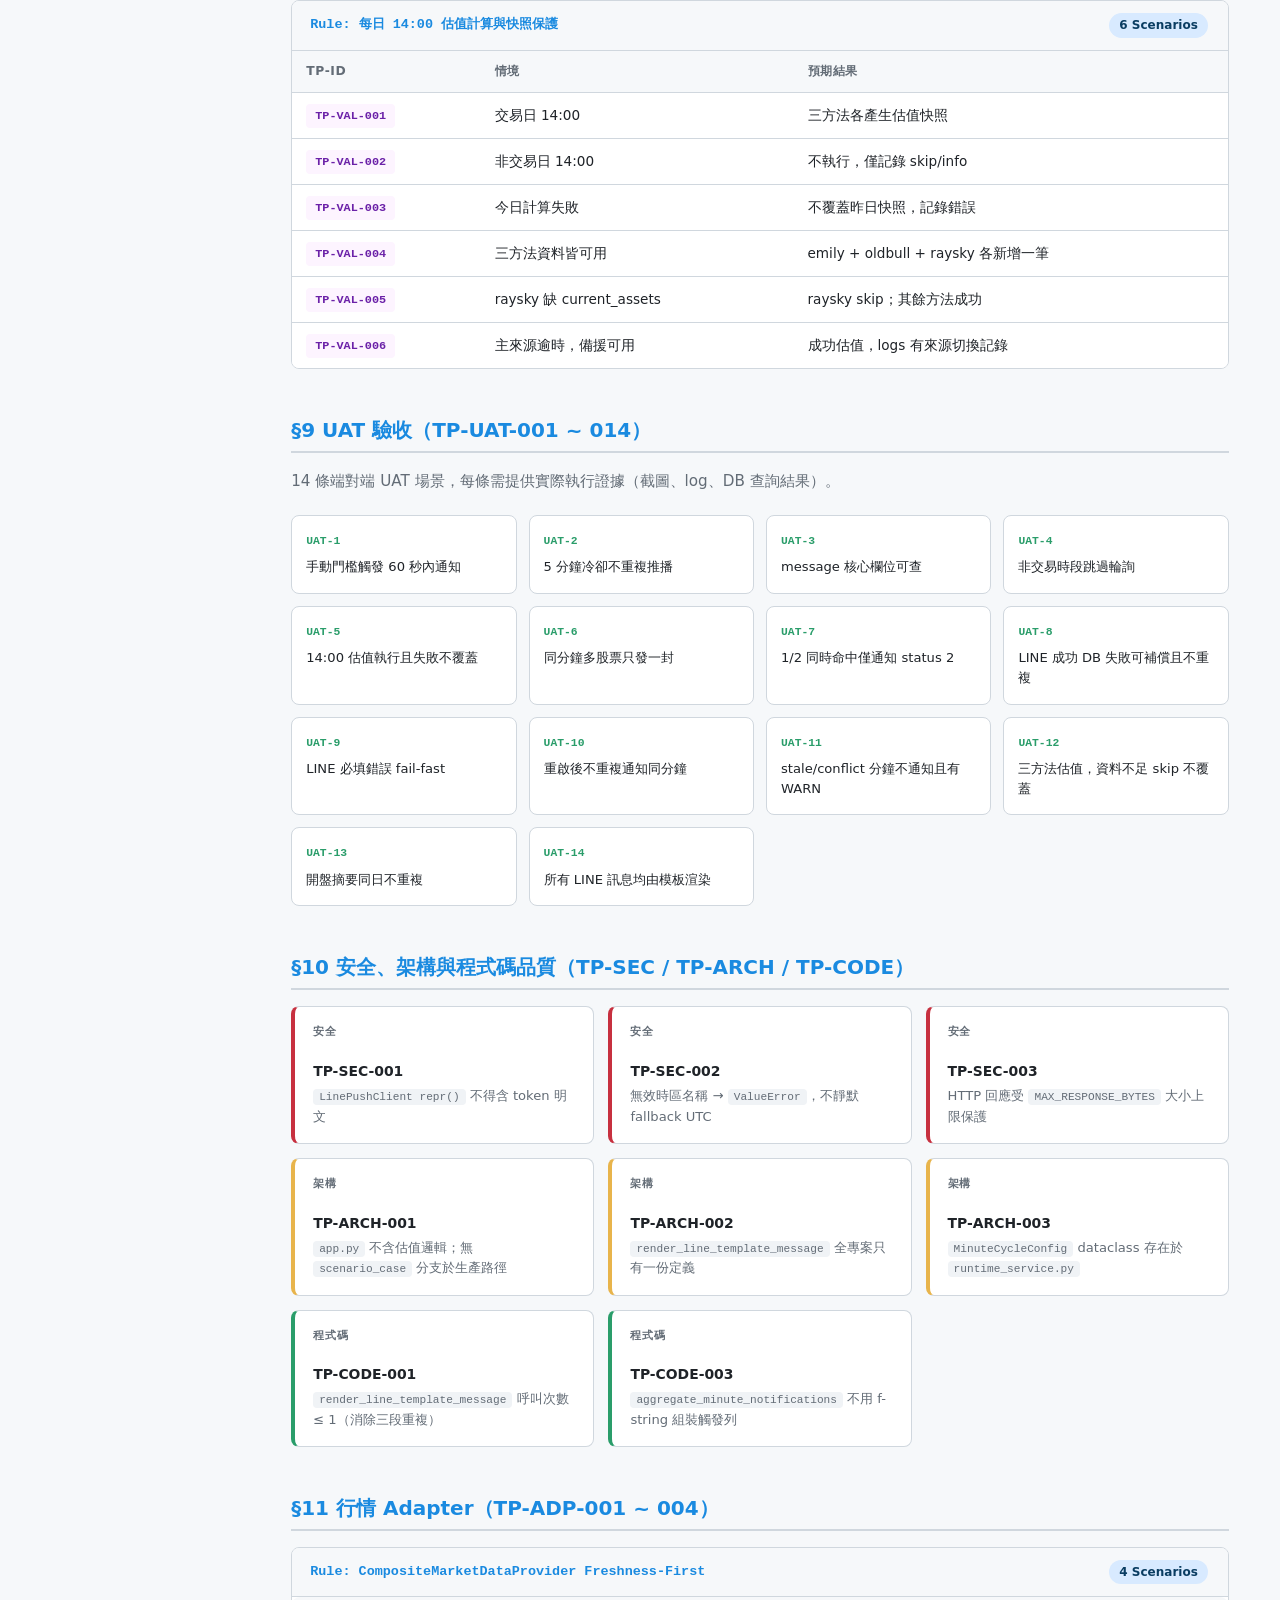
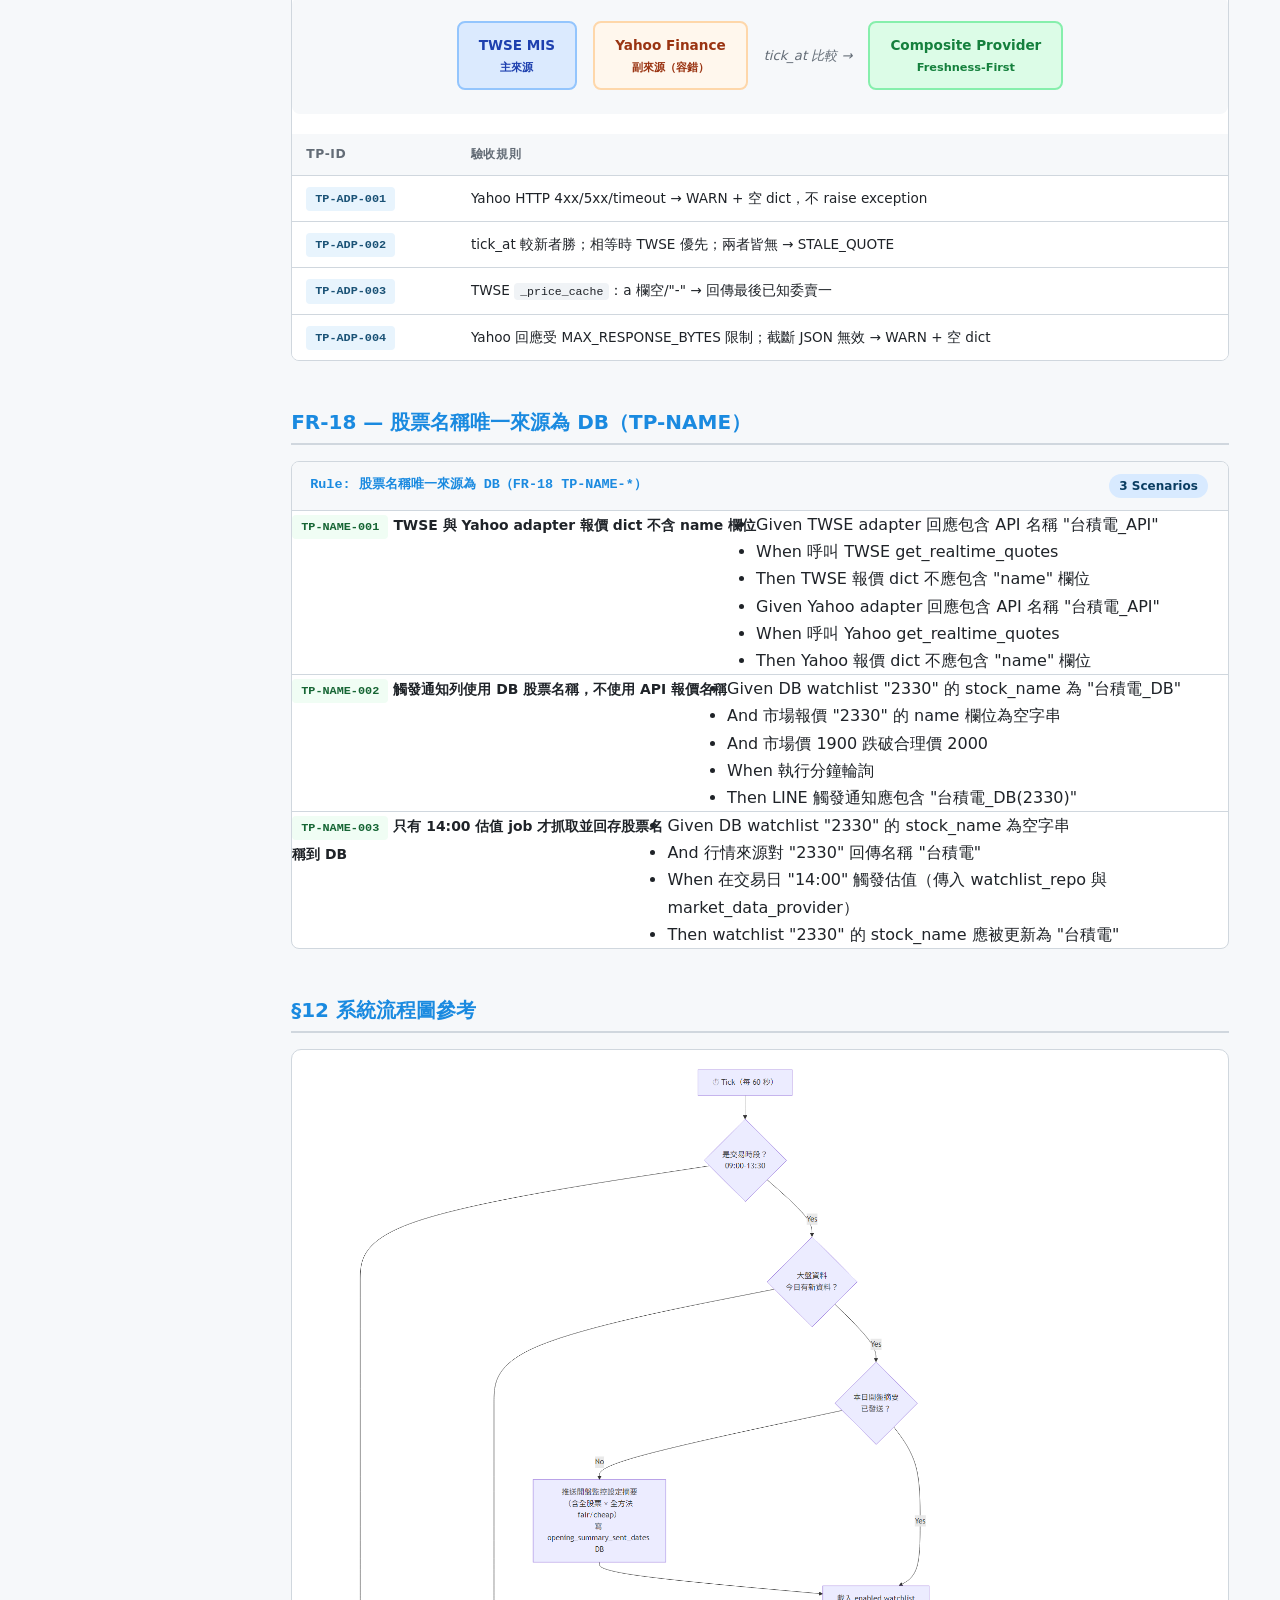
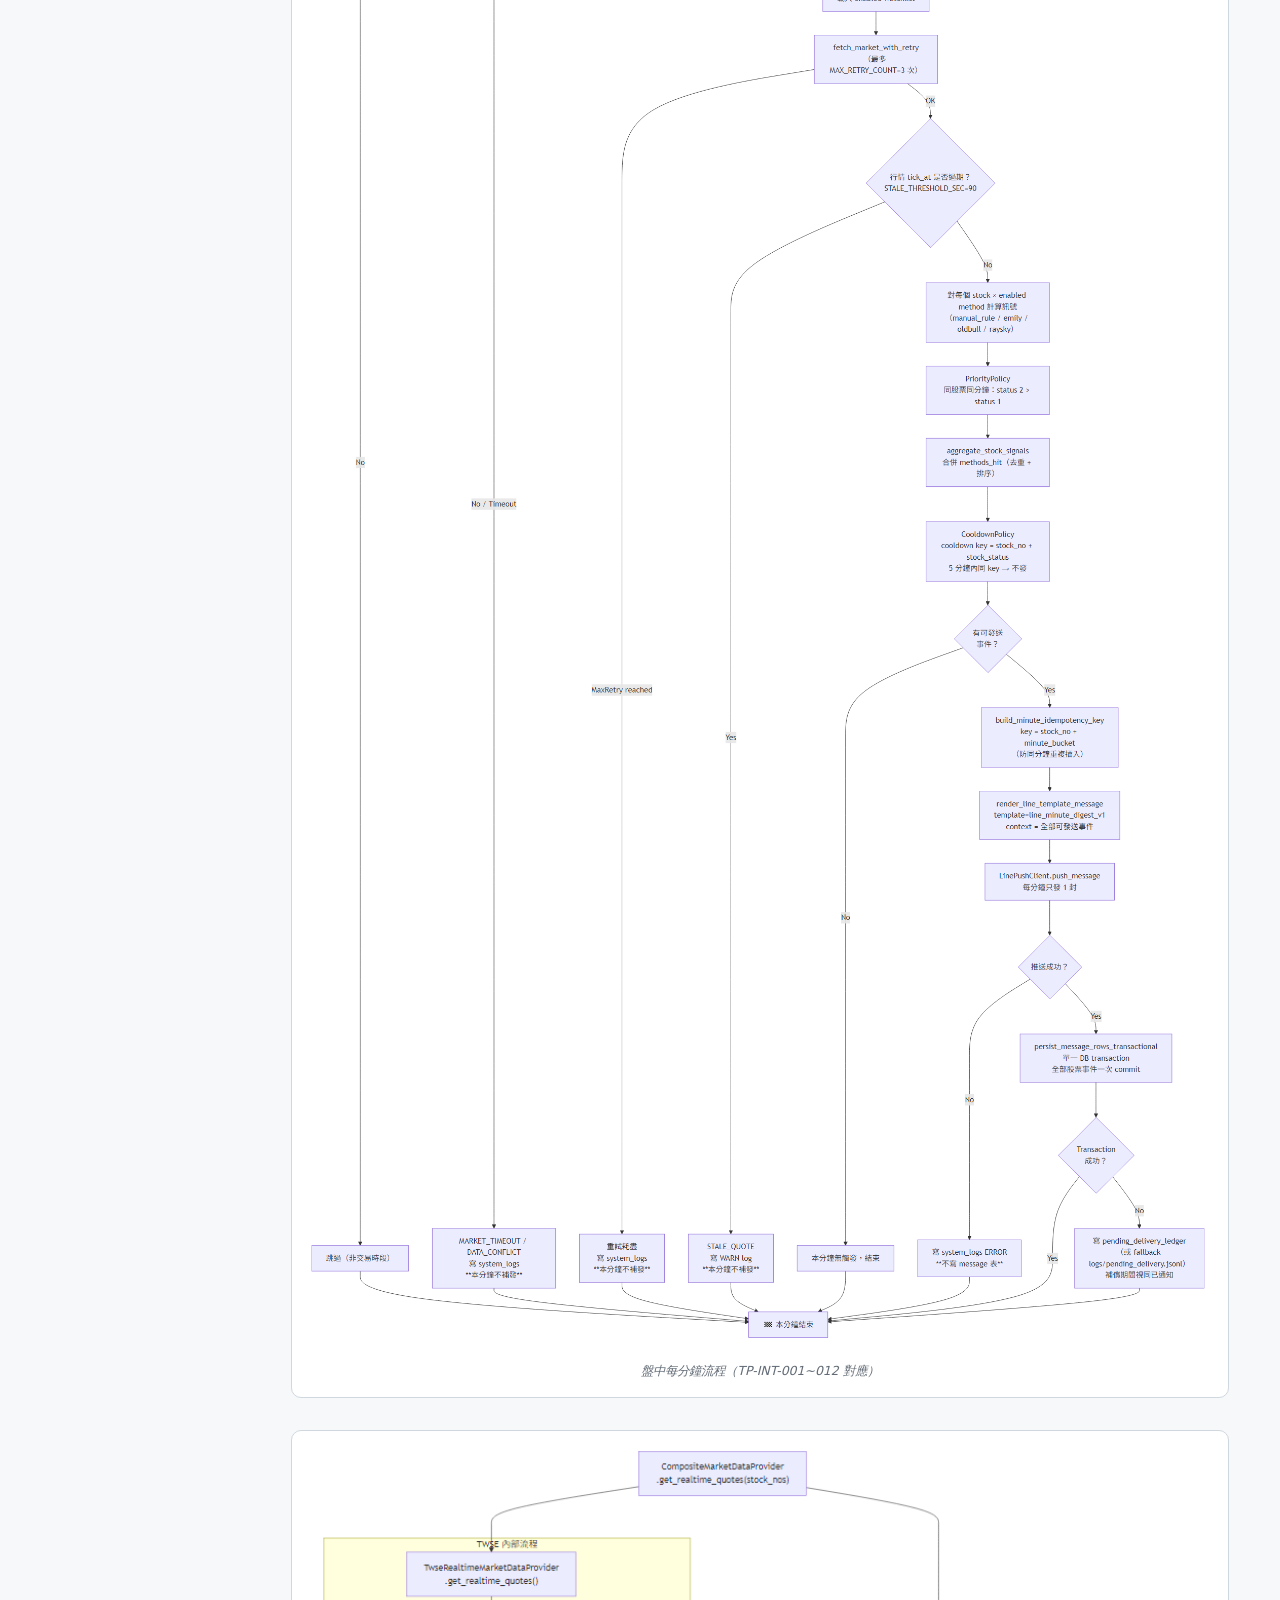
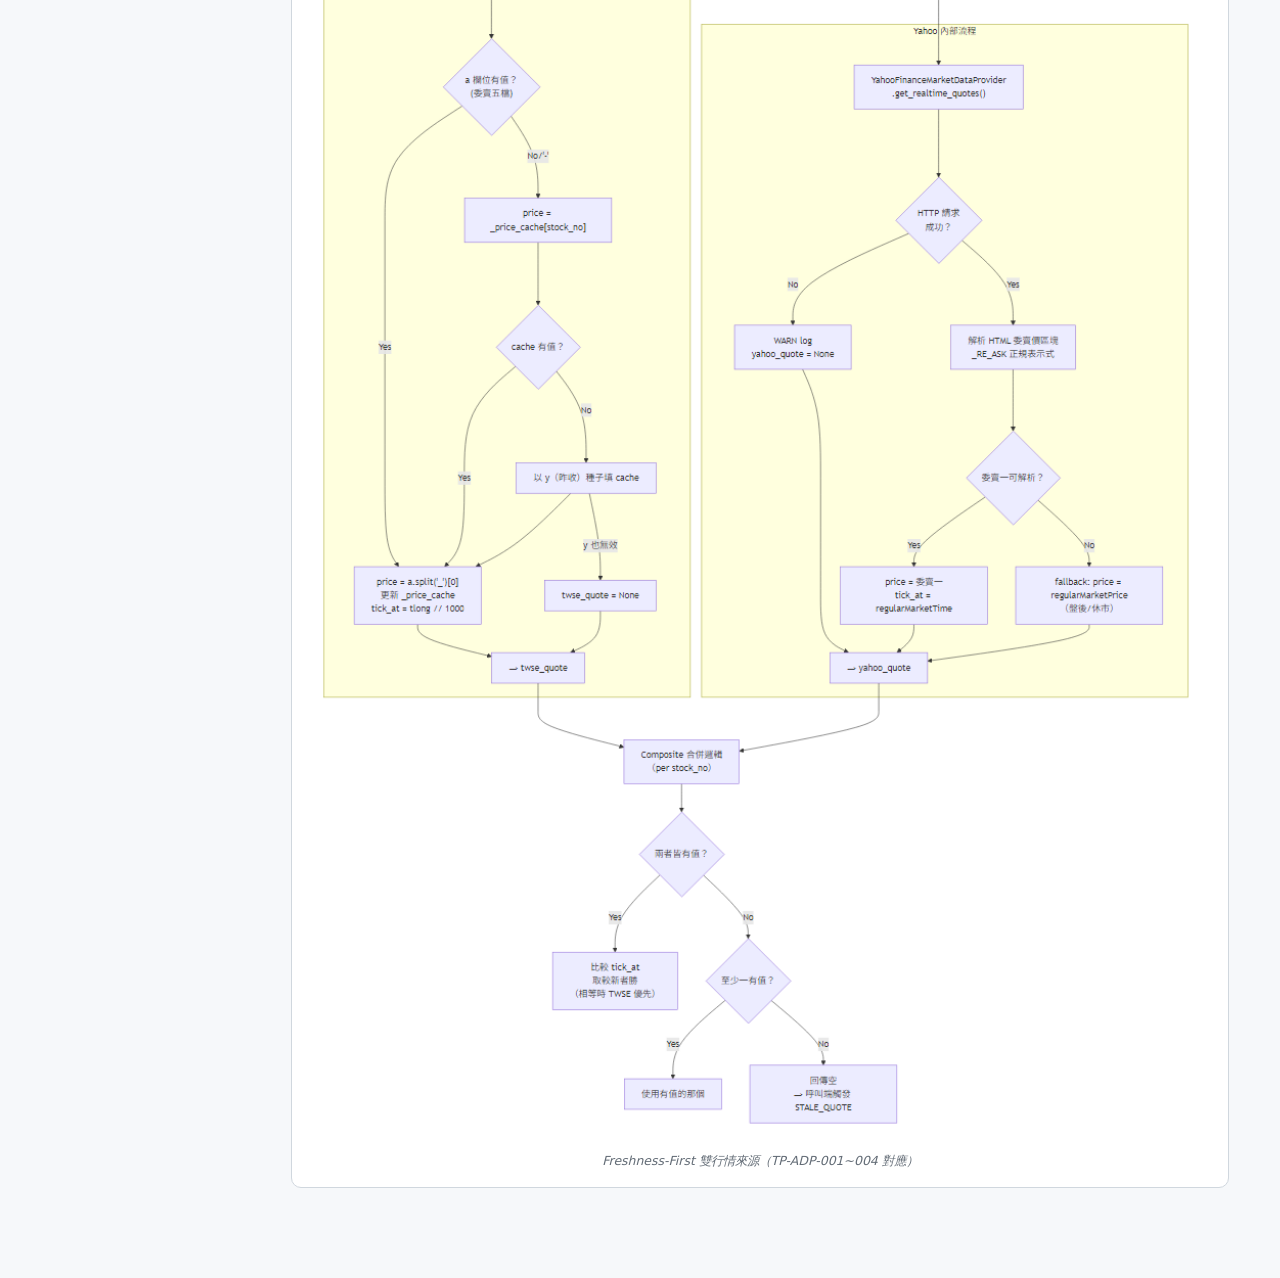
==== commit 9598abe1: "docs: fix priority order C-01~C-08 + add DOC_ROADMAP/DEV_WORKFLOW C-01: CLAUDE/CODEX priority order " ====
--- a/docs/bdd.html
+++ b/docs/bdd.html
@@ -154,6 +154,18 @@
             <span class="tag green">Freshness-First</span>
           </div>
         </div>
+        <div class="bdd-feature-card">
+          <div class="bdd-fc-header">
+            <span class="bdd-fc-badge bdd-fc-badge--blue">LINE 模板 FR-17</span>
+            <code class="bdd-fc-filename">line_template_fr17.feature</code>
+          </div>
+          <h4>FR-17 外部 .j2 模板載入細化場景</h4>
+          <p>細化 FR-17 File-based Jinja2 Template 載入行為：模板存在/缺失的 fallback、wording 修改不需碰 Python、render 失敗不靜默。</p>
+          <div class="bdd-fc-meta">
+            <span class="tag blue">@FR-17</span>
+            <span class="tag orange">@bdd @test_plan @stock_monitor</span>
+          </div>
+        </div>
       </div>
 
       <!-- ── Gherkin 範例 ── -->
